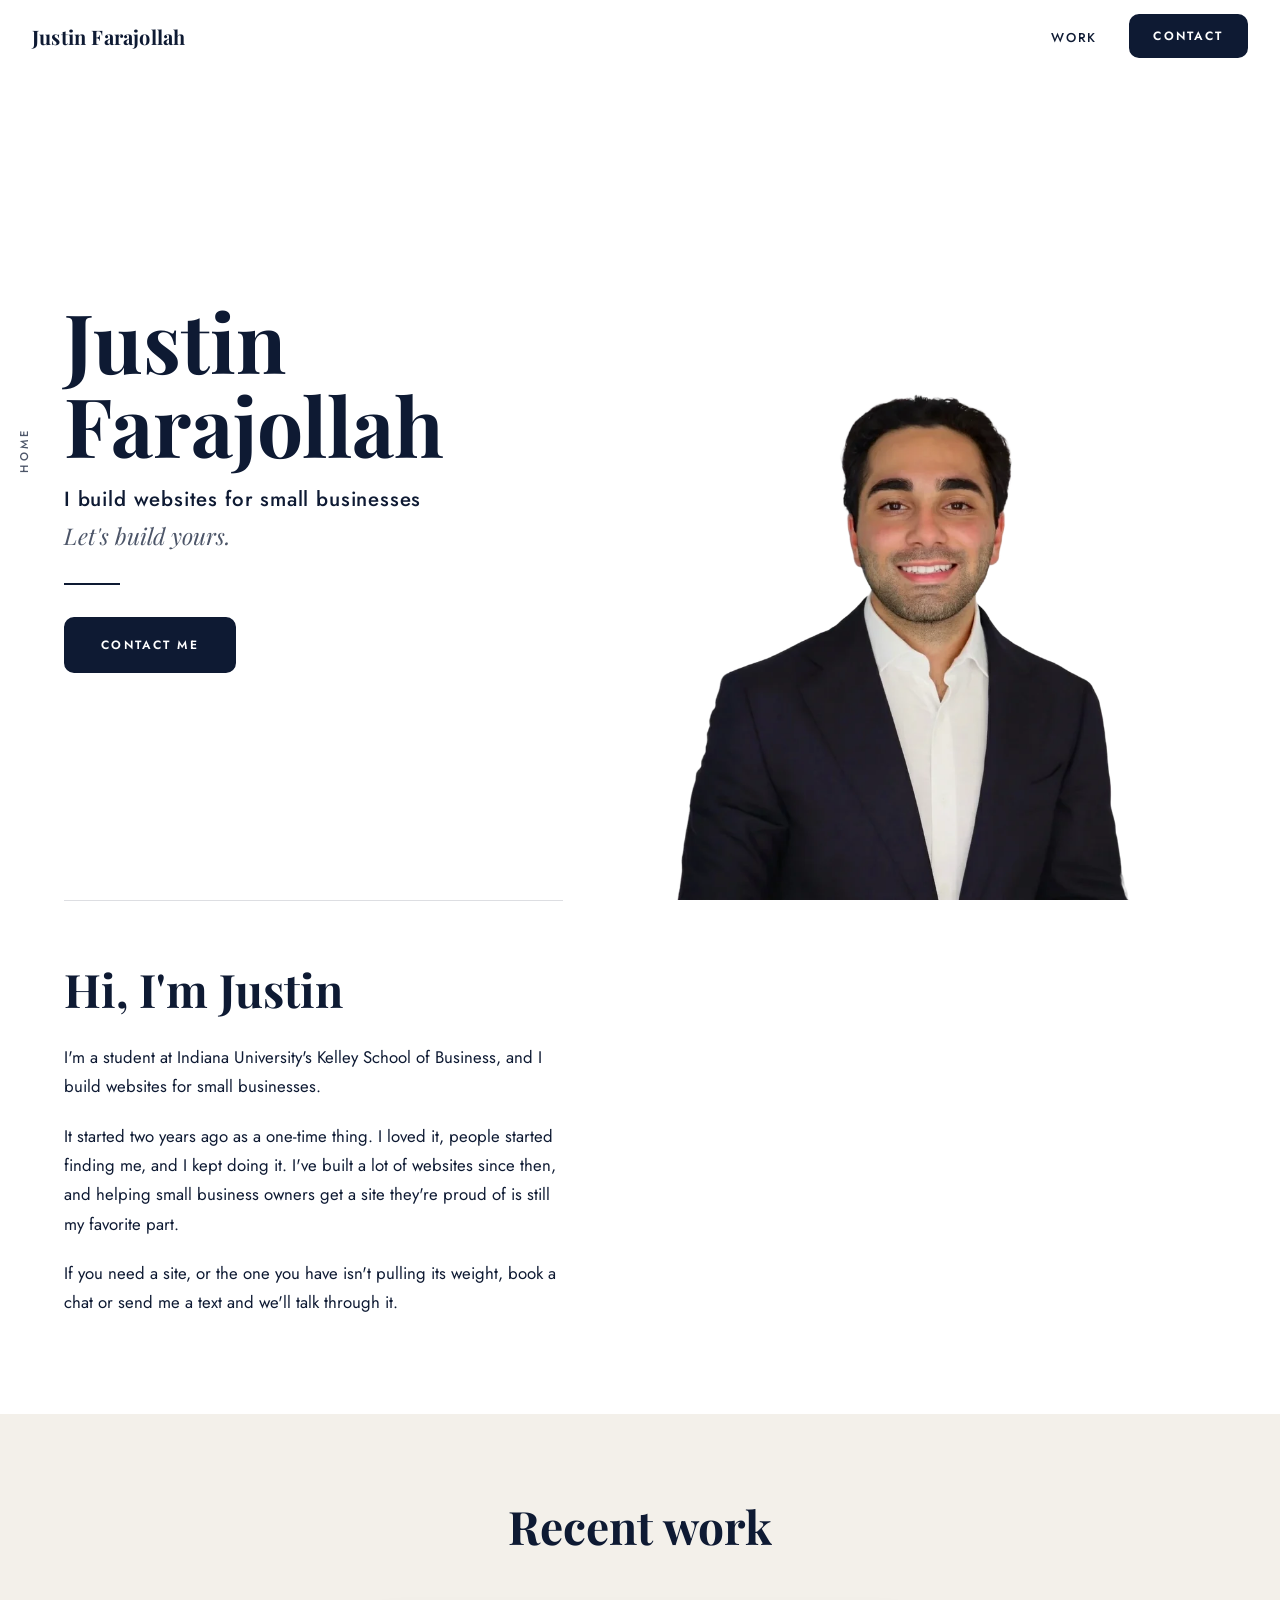
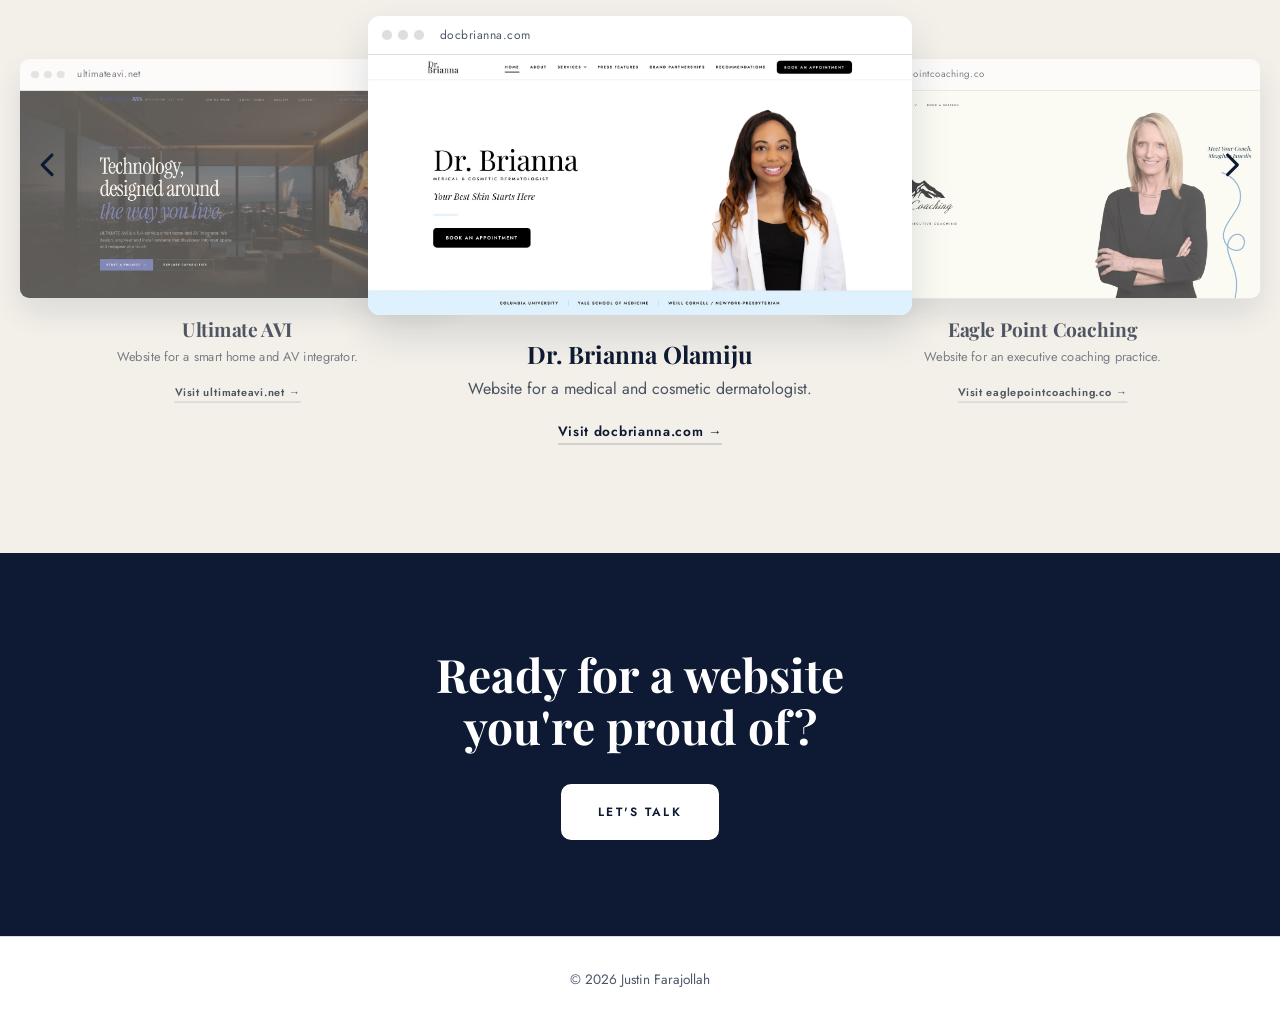
==== index.html @ ca38a012 "Carousel: Dr. Brianna in the middle, plain side arrows, shorter blurb - Foreground on load is Dr. Br" ====
<!DOCTYPE html>
<html lang="en">
<head>
<meta charset="UTF-8">
<meta name="viewport" content="width=device-width, initial-scale=1.0">
<title>Justin Farajollah | Websites for Small Businesses</title>
<meta name="description" content="Justin Farajollah builds websites for small businesses. See recent work and book a chat.">
<meta name="theme-color" content="#0E1A33">
<link rel="icon" href="favicon.ico" sizes="any">
<link rel="icon" type="image/png" sizes="32x32" href="favicon-32.png">
<link rel="apple-touch-icon" href="apple-touch-icon.png">
<meta property="og:type" content="website">
<meta property="og:site_name" content="Justin Farajollah">
<meta property="og:title" content="Justin Farajollah">
<meta property="og:description" content="I build websites for small businesses.">
<meta property="og:url" content="https://justinfaraj.github.io/justinfarajollah/">
<meta property="og:image" content="https://justinfaraj.github.io/justinfarajollah/images/og-image.png">
<meta property="og:image:width" content="1200">
<meta property="og:image:height" content="630">
<meta property="og:image:alt" content="Justin Farajollah">
<meta name="twitter:card" content="summary_large_image">
<meta name="twitter:title" content="Justin Farajollah">
<meta name="twitter:description" content="I build websites for small businesses.">
<meta name="twitter:image" content="https://justinfaraj.github.io/justinfarajollah/images/og-image.png">
<link rel="preconnect" href="https://fonts.googleapis.com">
<link rel="preconnect" href="https://fonts.gstatic.com" crossorigin>
<link href="https://fonts.googleapis.com/css2?family=Playfair+Display:ital,wght@0,400;0,700;1,400&family=Jost:wght@400;500;600&display=swap" rel="stylesheet">
<script>document.documentElement.classList.add("js")</script>
<link rel="stylesheet" href="styles.css">
</head>
<body class="home">

<a class="skip-link" href="#main">Skip to content</a>

<div class="vertical-label" id="section-label" aria-hidden="true">
  <span class="vertical-label-layer vertical-label-ink"><span class="vertical-label-text">Home</span></span>
  <span class="vertical-label-layer vertical-label-white"><span class="vertical-label-text">Home</span></span>
</div>

<!-- Scroll-linked copy of the hero name: it starts exactly over the hero heading
     and, as you scroll, rearranges onto one line and docks where the small nav
     name used to be. script.js drives it; the real h1 stays in place for
     screen readers. -->
<div class="name-float" id="name-float" aria-hidden="true"><span class="nf-word">Justin</span><span class="nf-word">Farajollah</span></div>

<header class="topnav">
  <div class="topnav-inner">
    <a class="nav-brand" href="./">Justin Farajollah</a>
    <nav aria-label="Main">
      <ul class="nav-links">
        <li class="nav-link-work"><a class="nav-link" href="#work">Work</a></li>
        <li><a class="btn btn-small" href="contact">Contact</a></li>
      </ul>
    </nav>
  </div>
</header>

<main id="main">

  <!-- SECTIONS 1 + 2: HERO and ABOUT share one grid so the portrait stays
       pinned from the hero until the end of the About text. -->
  <div class="story">

    <div class="story-text">
      <section class="hero" id="home" data-label="Home">
        <h1 class="hero-name" id="hero-name"><span class="nm">Justin</span> <span class="nm">Farajollah</span></h1>
        <p class="hero-subheading">I build websites for small businesses</p>
        <p class="hero-tagline">Let's build yours.</p>
        <span class="hero-rule" aria-hidden="true"></span>
        <a class="btn" href="contact">Contact me</a>
      </section>

      <section class="about" id="about" data-label="About">
        <h2 class="section-heading">Hi, I'm Justin</h2>
        <p class="body-text">
          I'm a student at Indiana University's Kelley School of Business, and I build websites for small businesses.
        </p>
        <p class="body-text">
          It started two years ago as a one-time thing. I loved it, people started finding me, and I kept doing it.
          I've built a lot of websites since then, and helping small business owners get a site they're proud of
          is still my favorite part.
        </p>
        <p class="body-text">
          If you need a site, or the one you have isn't pulling its weight, book a chat or send me a text and
          we'll talk through it.
        </p>
      </section>
    </div>

    <aside class="story-photo">
      <div class="photo-pin">
        <img src="images/justin-farajollah.webp" width="900" height="900" alt="Justin Farajollah">
      </div>
    </aside>

  </div>

  <!-- SECTION 3: RECENT WORK -->
  <section class="section section-stone" id="work" data-label="Work">
    <div class="section-inner">
      <h2 class="section-heading section-heading-center">Recent work</h2>

      <!-- Floating carousel: one project in the foreground, its neighbours behind
           and to either side. script.js sets data-pos (-2..2) on each card;
           without JS the cards simply sit in a grid of plain links. -->
      <div class="carousel" id="work-carousel" role="region" aria-roledescription="carousel" aria-label="Recent work">
        <div class="car-stage">

        <a class="work-card" data-pos="-1" data-name="Ultimate AVI" href="https://ultimateavi.net" target="_blank" rel="noopener noreferrer">
          <div class="float">
            <div class="browser">
              <div class="browser-bar" aria-hidden="true"><span></span><span></span><span></span><em>ultimateavi.net</em></div>
              <img src="images/work-ultimateavi.webp" width="1600" height="761" loading="lazy" alt="Homepage of ultimateavi.net">
            </div>
            <h3>Ultimate AVI</h3>
            <p>Website for a smart home and AV integrator.</p>
            <span class="text-link">Visit ultimateavi.net &rarr;</span>
          </div>
        </a>

        <a class="work-card" data-pos="0" data-name="Dr. Brianna Olamiju" aria-current="true" href="https://docbrianna.com" target="_blank" rel="noopener noreferrer">
          <div class="float">
            <div class="browser">
              <div class="browser-bar" aria-hidden="true"><span></span><span></span><span></span><em>docbrianna.com</em></div>
              <img src="images/work-docbrianna.webp" width="1600" height="761" loading="lazy" alt="Homepage of docbrianna.com">
            </div>
            <h3>Dr. Brianna Olamiju</h3>
            <p>Website for a medical and cosmetic dermatologist.</p>
            <span class="text-link">Visit docbrianna.com &rarr;</span>
          </div>
        </a>

        <a class="work-card" data-pos="1" data-name="Eagle Point Coaching" href="https://eaglepointcoaching.co" target="_blank" rel="noopener noreferrer">
          <div class="float">
            <div class="browser">
              <div class="browser-bar" aria-hidden="true"><span></span><span></span><span></span><em>eaglepointcoaching.co</em></div>
              <img src="images/work-eaglepoint.webp" width="1600" height="761" loading="lazy" alt="Homepage of eaglepointcoaching.co">
            </div>
            <h3>Eagle Point Coaching</h3>
            <p>Website for an executive coaching practice.</p>
            <span class="text-link">Visit eaglepointcoaching.co &rarr;</span>
          </div>
        </a>

        </div>

        <div class="car-controls">
          <button class="car-arrow car-prev" type="button" aria-label="Show the previous project"><svg viewBox="0 0 24 24" aria-hidden="true" fill="none" stroke="currentColor" stroke-width="2.2" stroke-linecap="round" stroke-linejoin="round"><path d="M15 5l-7 7 7 7"/></svg></button>
          <button class="car-arrow car-next" type="button" aria-label="Show the next project"><svg viewBox="0 0 24 24" aria-hidden="true" fill="none" stroke="currentColor" stroke-width="2.2" stroke-linecap="round" stroke-linejoin="round"><path d="M9 5l7 7-7 7"/></svg></button>
        </div>
        <p class="car-status" aria-live="polite"></p>
      </div>
    </div>
  </section>

  <!-- SECTION 4: CLOSING CTA -->
  <section class="section section-ink cta-section" id="contact-cta" data-label="Contact">
    <div class="section-inner section-inner-narrow">
      <h2 class="cta-heading">Ready for a website you're proud of?</h2>
      <a class="btn btn-light" href="contact">Let's talk</a>
    </div>
  </section>

</main>

<footer class="footer">
  <p>&copy; 2026 Justin Farajollah</p>
</footer>

<script src="script.js"></script>
</body>
</html>
---- styles.css ----
/* ==========================================================================
   Justin Farajollah | web design for small businesses
   --------------------------------------------------------------------------
   Same bones as docbrianna.com (Playfair Display + Jost, alternating bands,
   sticky nav, one square-cornered black button), with its own palette:
     --ink    navy, ALL text, buttons, the closing band
     --white  page background
     --stone  warm wash for alternating sections (never used for text)
   ========================================================================== */

:root {
  --white: #FFFFFF;
  --ink: #0E1A33;
  --stone: #F3F0EA;

  --ink-soft: rgba(14, 26, 51, 0.74);
  --rule: rgba(14, 26, 51, 0.14);
  --shadow: 0 18px 40px rgba(14, 26, 51, 0.14);

  --serif: 'Playfair Display', Georgia, serif;
  --sans: 'Jost', Helvetica, Arial, sans-serif;

  --nav-h: 4.5rem;
  /* Portrait is a square cutout; capped so it always fits under the nav. */
  --photo: min(36rem, 46vw, calc(100svh - var(--nav-h) - 1rem));
}

* { box-sizing: border-box; }

html { scroll-behavior: smooth; }
html, body { margin: 0; padding: 0; }

@media (prefers-reduced-motion: reduce) {
  html { scroll-behavior: auto; }
  *, *::before, *::after { animation: none !important; transition: none !important; }
}

body {
  font-family: var(--sans);
  color: var(--ink);
  background: var(--white);
  -webkit-font-smoothing: antialiased;
}

a { color: inherit; text-decoration: none; }
img { max-width: 100%; }
[hidden] { display: none !important; }

:focus-visible {
  outline: 2px solid var(--ink);
  outline-offset: 3px;
}

.skip-link {
  position: absolute;
  left: 1rem;
  top: -4rem;
  z-index: 100;
  background: var(--ink);
  color: var(--white);
  padding: 0.75rem 1rem;
  border-radius: 8px;
}
.skip-link:focus { top: 1rem; }

@keyframes fadeInUp {
  from { opacity: 0; transform: translateY(20px); }
  to   { opacity: 1; transform: translateY(0); }
}

/* ---------- BUTTONS & LINKS ---------- */

.btn {
  display: inline-block;
  background: var(--ink);
  color: var(--white);
  padding: 1.05rem 2.2rem;
  border-radius: 10px;
  font-family: var(--sans);
  font-size: 0.75rem;
  font-weight: 600;
  letter-spacing: 0.18em;
  text-transform: uppercase;
  border: 2px solid var(--ink);
  cursor: pointer;
  transition: background 0.25s ease, color 0.25s ease, transform 0.2s ease;
}

.btn:hover,
.btn:focus-visible {
  background: var(--stone);
  color: var(--ink);
  transform: translateY(-2px);
}

.btn-small { padding: 0.7rem 1.4rem; }

/* Inverted button for the navy closing band */
.btn-light {
  background: var(--white);
  color: var(--ink);
  border-color: var(--white);
}
.btn-light:hover,
.btn-light:focus-visible {
  background: var(--stone);
  border-color: var(--stone);
}

.text-link {
  display: inline-block;
  font-size: 0.85rem;
  font-weight: 600;
  letter-spacing: 0.05em;
  border-bottom: 2px solid var(--rule);
  padding-bottom: 2px;
  transition: border-color 0.2s ease;
}
a:hover > .text-link,
a:focus-visible > .text-link,
a.text-link:hover,
a.text-link:focus-visible { border-bottom-color: var(--ink); }

/* ---------- TOP NAV ---------- */

.topnav {
  position: sticky;
  top: 0;
  z-index: 50;
  background: var(--white);
  border-bottom: 1px solid var(--rule);
}

.topnav-inner {
  max-width: 82rem;
  margin: 0 auto;
  min-height: var(--nav-h);
  padding: 0 2rem;
  display: flex;
  align-items: center;
  justify-content: space-between;
  gap: 1.5rem;
}

.nav-brand {
  font-family: var(--serif);
  font-weight: 700;
  font-size: 1.25rem;
  letter-spacing: 0.01em;
}

.nav-links {
  display: flex;
  align-items: center;
  gap: 2rem;
  list-style: none;
  margin: 0;
  padding: 0;
}

.nav-link {
  font-size: 0.8rem;
  font-weight: 500;
  letter-spacing: 0.14em;
  text-transform: uppercase;
  padding-bottom: 3px;
  border-bottom: 2px solid transparent;
  transition: border-color 0.2s ease;
}
.nav-link:hover,
.nav-link:focus-visible,
.nav-link[aria-current="page"] { border-bottom-color: var(--ink); }

/* ---------- SECTION SHELL ---------- */

.section {
  width: 100%;
  background: var(--white);
  padding: 5.5rem 2rem;
}
.section-stone { background: var(--stone); }
.section-ink {
  background: var(--ink);
  color: var(--white);
}

.section-inner { max-width: 68rem; margin: 0 auto; }
.section-inner-narrow { max-width: 46rem; }

.section-heading {
  font-family: var(--serif);
  font-weight: 700;
  font-size: clamp(2.1rem, 3.6vw, 3.1rem);
  line-height: 1.08;
  margin: 0 0 1.75rem;
  text-wrap: balance;
}
.section-heading-center { text-align: center; }

.body-text {
  font-size: 1.05rem;
  line-height: 1.75;
  margin: 0 0 1.25rem;
  max-width: 40rem;
}
.body-text:last-child { margin-bottom: 0; }

/* ---------- STORY: hero + about with the pinned portrait ----------
   One two-column grid wraps BOTH the hero and the about text. The portrait
   column stretches the full height of the row, and the image inside it is
   position: sticky, so it travels with you until the About text ends and
   then scrolls away with the rest of the block.
   Do not put overflow: hidden/auto on any ancestor of .photo-pin; that
   silently disables sticky. */

.story {
  max-width: 76rem;
  margin: 0 auto;
  padding: 0 2rem;
  display: grid;
  grid-template-columns: minmax(0, 1fr) minmax(0, min(36rem, 46vw));
  column-gap: clamp(2rem, 6vw, 6rem);
  align-items: start;
}

.hero {
  min-height: calc(100svh - var(--nav-h));
  display: flex;
  flex-direction: column;
  justify-content: center;
  align-items: flex-start;
  padding: 3rem 0;
  animation: fadeInUp 0.7s ease both;
}

.hero-name {
  font-family: var(--serif);
  font-weight: 700;
  font-size: clamp(2.9rem, 6.4vw, 5.2rem);
  line-height: 1.02;
  margin: 0 0 1.1rem;
  text-wrap: balance;
}

.hero-subheading {
  font-size: clamp(1.05rem, 1.6vw, 1.3rem);
  font-weight: 500;
  letter-spacing: 0.04em;
  margin: 0 0 0.4rem;
}

.hero-tagline {
  font-family: var(--serif);
  font-style: italic;
  font-size: clamp(1.15rem, 1.8vw, 1.45rem);
  color: var(--ink-soft);
  margin: 0;
}

.hero-rule {
  display: block;
  width: 3.5rem;
  height: 2px;
  background: var(--ink);
  margin: 2rem 0;
}

.about {
  padding: 4rem 0 6rem;
  border-top: 1px solid var(--rule);
}

.story-photo {
  /* The grid uses align-items: start, so this cell must opt back in to
     stretching. If it doesn't, it is only as tall as the photo and the
     sticky image has no room to travel. */
  align-self: stretch;
  animation: fadeInUp 0.9s ease 0.1s both;
}

/* The portrait is a transparent cutout cropped at the chest. No frame, panel
   or shadow: it stands directly on the page. Its flat bottom edge is pinned to
   the bottom of the screen (so it reads as cropped by the screen edge), and
   when the About section ends the same edge lands on the top of the next
   band. */
.photo-pin {
  position: sticky;
  top: calc(100svh - var(--photo));
  width: var(--photo);
  height: var(--photo);
  margin: 0 auto;
}

.photo-pin img {
  display: block;
  width: 100%;
  height: 100%;
  object-fit: contain;
}

/* ---------- PORTFOLIO ---------- */

.work-grid {
  display: grid;
  grid-template-columns: repeat(2, minmax(0, 1fr));
  gap: 2.5rem;
}

.work-card {
  display: flex;
  flex-direction: column;
  gap: 0.35rem;
}

.work-card h3 {
  font-family: var(--serif);
  font-size: 1.5rem;
  margin: 1.1rem 0 0;
}

.work-card p {
  margin: 0 0 0.9rem;
  line-height: 1.6;
  color: var(--ink-soft);
}

.work-card .text-link { align-self: center; }

.browser {
  background: var(--white);
  border-radius: 12px;
  overflow: hidden;
  box-shadow: var(--shadow);
  transition: transform 0.25s ease, box-shadow 0.25s ease;
}
.work-card:hover .browser,
.work-card:focus-visible .browser {
  transform: translateY(-4px);
  box-shadow: 0 24px 48px rgba(14, 26, 51, 0.2);
}

.browser-bar {
  display: flex;
  align-items: center;
  gap: 0.4rem;
  padding: 0.65rem 0.9rem;
  border-bottom: 1px solid var(--rule);
}
.browser-bar span {
  width: 0.6rem;
  height: 0.6rem;
  border-radius: 50%;
  background: var(--rule);
}
.browser-bar em {
  font-style: normal;
  font-size: 0.75rem;
  letter-spacing: 0.04em;
  color: var(--ink-soft);
  margin-left: 0.6rem;
}

.browser img {
  display: block;
  width: 100%;
  height: auto;
  aspect-ratio: 1600 / 763;
  object-fit: cover;
  object-position: top;
}

/* ---------- CLOSING CTA ---------- */

.cta-section { text-align: center; padding: 6rem 2rem; }

.cta-heading {
  font-family: var(--serif);
  font-weight: 700;
  font-size: clamp(2rem, 3.6vw, 3rem);
  line-height: 1.12;
  margin: 0 0 2rem;
  text-wrap: balance;
}

/* ---------- CONTACT PAGE ---------- */

.contact-lede {
  text-align: center;
  font-size: 1.1rem;
  line-height: 1.6;
  color: var(--ink-soft);
  margin: -0.5rem auto 3rem;
  max-width: 34rem;
}

.contact-grid {
  display: grid;
  grid-template-columns: repeat(2, minmax(0, 1fr));
  gap: 2rem;
  align-items: stretch;
}

.contact-card {
  background: var(--stone);
  border-radius: 14px;
  padding: 2.5rem 2rem;
  display: flex;
  flex-direction: column;
  align-items: flex-start;
  gap: 0.9rem;
  /* Same motion language as the rest of the site: fade up on load (staggered),
     lift with a deeper shadow on hover. "backwards" fill, not "both", so the
     finished animation does not pin the transform and block the hover lift. */
  animation: fadeInUp 0.7s ease backwards;
  transition: transform 0.25s ease, box-shadow 0.25s ease;
}

.contact-card:nth-child(2) { animation-delay: 0.14s; }

.contact-card:hover,
.contact-card:focus-within {
  transform: translateY(-6px);
  box-shadow: 0 24px 48px rgba(14, 26, 51, 0.16);
}

.contact-lede { animation: fadeInUp 0.7s ease 0.07s backwards; }

.contact-card h2 {
  font-family: var(--serif);
  font-size: 1.8rem;
  margin: 0;
}

.contact-card p {
  margin: 0;
  line-height: 1.65;
  color: var(--ink-soft);
}

.contact-card .btn { margin-top: auto; }

.phone-number {
  font-family: var(--serif);
  font-size: 1.6rem;
  font-weight: 700;
  color: var(--ink) !important;
  letter-spacing: 0.01em;
}

/* Phones get the sms: button; desktops (where sms: does nothing useful)
   get a copy-number button instead. */
.sms-btn { display: none; }
@media (hover: none) and (pointer: coarse) {
  .sms-btn { display: inline-block; }
  .copy-btn { display: none !important; }
}

.back-link { text-align: center; margin: 3rem 0 0; }

/* ---------- FOOTER ---------- */

.footer {
  border-top: 1px solid var(--rule);
  padding: 2rem;
  text-align: center;
  font-size: 0.85rem;
  color: var(--ink-soft);
}
.footer p { margin: 0; }

/* ---------- RESPONSIVE ---------- */

@media (max-width: 860px) {
  .topnav-inner { padding: 0 1.25rem; }
  .nav-links { gap: 1.25rem; }

  .story {
    grid-template-columns: minmax(0, 1fr);
    padding: 0 1.5rem;
  }

  /* Same order as docbrianna.com on a phone: the words first, then the photo
     directly beneath them, then the About text. The photo is not pinned (a
     pinned photo would eat a phone screen). .story-text stops being a box so
     the hero, the photo and the About text can be ordered as one list, and
     the photo's flat bottom edge lands on the rule above About, so it stands
     on a line instead of floating. */
  .story-text { display: contents; }
  .hero { order: 1; min-height: 0; padding: 2.25rem 0 1.5rem; }
  .story-photo { order: 2; }
  .about { order: 3; padding: 3rem 0 4rem; }
  .photo-pin {
    position: static;
    width: min(22rem, 90vw);
    height: auto;
    aspect-ratio: 1 / 1;
    margin: 0 auto;
  }

  .section { padding: 4rem 1.5rem; }
  .work-grid,
  .contact-grid { grid-template-columns: minmax(0, 1fr); }
  .cta-section { padding: 4.5rem 1.5rem; }
}

@media (max-width: 480px) {
  .nav-link-work { display: none; }
  .nav-brand { font-size: 1.1rem; }
}

/* ---------- VERTICAL SECTION LABEL ----------
   Fixed at the left edge; script.js swaps the word to whichever section is
   crossing the middle of the screen. Two stacked copies (ink and white) are
   clipped at the exact pixel where a navy band starts, so the word stays
   readable while it straddles a boundary. The only transform on the wrapper
   is a translate: the clipping is in screen pixels, so no ancestor may
   rotate. The rotation lives on the text. */

.vertical-label {
  position: fixed;
  top: 50%;
  left: 1rem;
  transform: translateY(-50%);
  z-index: 40;
  pointer-events: none;
}

.vertical-label-layer { display: block; }

/* first copy gives the wrapper its size; the second sits exactly on top */
.vertical-label-layer + .vertical-label-layer {
  position: absolute;
  top: 0;
  left: 0;
}

.vertical-label-text {
  display: block;
  writing-mode: vertical-rl;
  transform: rotate(180deg);
  text-transform: uppercase;
  letter-spacing: 0.3em;
  font-size: 0.7rem;
  font-weight: 500;
}

.vertical-label-ink .vertical-label-text { color: var(--ink-soft); }
.vertical-label-white .vertical-label-text { color: var(--white); }

/* until the first measurement lands, show only the ink copy */
.vertical-label-white { clip-path: inset(50% 0 50% 0); }

@media (max-width: 860px) {
  .vertical-label { display: none; }
}

/* ---------- HOME ONLY: hero name docks into the nav on scroll ----------
   Experimental. To revert: drop the branch, or delete this block, the
   .name-float div and the id/spans on the h1 in index.html, and the last IIFE
   in script.js. */

@keyframes fadeIn { from { opacity: 0; } to { opacity: 1; } }

/* the hero no longer slides in, because script.js measures where its text
   sits and a transform mid-animation would throw that measurement off */
.hero { animation: fadeIn 0.7s ease both; }

.hero-name .nm { display: block; }

/* the small name and the rule under the nav are gone on the home page; the
   brand stays in the layout, invisible, as the target the big name docks to */
.home .nav-brand { visibility: hidden; }
.home .topnav { border-bottom: 0; }

.name-float {
  position: fixed;
  left: 0;
  top: 0;
  z-index: 60;
  pointer-events: none;
  display: none;
  animation: fadeIn 0.7s ease both;
}

.name-float .nf-word {
  position: absolute;
  left: 0;
  top: 0;
  white-space: nowrap;
  font-family: var(--serif);
  font-weight: 700;
  line-height: normal;
  color: var(--ink);
  transform-origin: 0 0;
}

/* once script.js is driving the copy, the real h1 goes transparent (not
   hidden) so it keeps its place in the layout and stays readable by AT */
.name-morph .name-float { display: block; }
.name-morph .hero-name { color: transparent; }

/* The moment the name reaches the nav, hand over to the real nav text: the
   moving overlay is a floating layer that browsers draw slightly softer, and
   the real text is exactly what the old nav name was, so it stays crisp. The
   two sit at identical positions, so the swap is invisible. */
.name-docked .name-float { visibility: hidden; }
.name-docked .home .nav-brand { visibility: visible; }

/* ---------- PHONES: no name animation ----------
   Below the stacked-layout breakpoint the big name just stays in the hero and
   the small name sits in the nav as usual. Placed last so it wins over the
   rules above. */
@media (max-width: 860px) {
  .name-morph .name-float { display: none; }
  .name-morph .hero-name { color: var(--ink); }
  .home .nav-brand { visibility: visible; }
}

/* ---------- RECENT WORK: floating carousel ----------
   One project in the foreground with its neighbours behind it on either
   side. script.js gives every card data-pos: 0 is the foreground, -1 / 1 sit
   beside it, and -2 / 2 are parked off the edge of the screen (only the
   nearest neighbour on a side is ever shown). Each card has two layers: the
   outer .work-card moves between positions, and the inner .float drifts on
   its own very slow loop, so drifting never fights the sliding.
   Without JS (no .js class) the cards are just a grid of links. */

.car-stage {
  display: grid;
  grid-template-columns: repeat(auto-fit, minmax(16rem, 1fr));
  gap: 2.5rem;
}

.float {
  display: flex;
  flex-direction: column;
  align-items: center;
  gap: 0.35rem;
  text-align: center;
  width: 100%;
}

.car-controls,
.car-status { display: none; }

.js #work { overflow-x: clip; }        /* parked cards must not cause sideways scroll */

.js .car-stage {
  grid-template-columns: minmax(0, 1fr);
  justify-items: center;
  align-items: center;
  gap: 0;
  padding: 2.25rem 0 1.25rem;
}

.js .work-card {
  grid-area: 1 / 1;
  width: var(--cw);
  transition:
    transform 1s cubic-bezier(0.22, 0.8, 0.3, 1),
    opacity 1s ease,
    filter 1s ease,
    visibility 0s linear 0s;
}

/* foreground */
.js .work-card[data-pos="0"] {
  transform: translateX(0) scale(1);
  z-index: 3;
}

/* the two neighbours: smaller, a little dimmer, tucked behind the foreground */
.js .work-card[data-pos="-1"],
.js .work-card[data-pos="1"] {
  z-index: 2;
  opacity: 0.72;
  filter: saturate(0.85);
}
.js .work-card[data-pos="-1"] { transform: translateX(-74%) scale(0.8); }
.js .work-card[data-pos="1"]  { transform: translateX(74%) scale(0.8); }

/* parked: slid fully off the side of the screen, unreachable until needed */
.js .work-card[data-pos="-2"],
.js .work-card[data-pos="2"] {
  z-index: 1;
  opacity: 0.4;
  visibility: hidden;
  pointer-events: none;
  transition:
    transform 1s cubic-bezier(0.22, 0.8, 0.3, 1),
    opacity 1s ease,
    filter 1s ease,
    visibility 0s linear 1s;
}
.js .work-card[data-pos="-2"] { transform: translateX(-100vw) scale(0.7); }
.js .work-card[data-pos="2"]  { transform: translateX(100vw) scale(0.7); }

/* Floating in water: tiny, slow, lopsided loops. Each card gets its own
   path, length and starting point so they never move in step. */
@keyframes float-a {
  0%, 100% { transform: translate3d(0, 0, 0) rotate(0deg); }
  25%      { transform: translate3d(3px, -9px, 0) rotate(0.45deg); }
  50%      { transform: translate3d(-2px, -3px, 0) rotate(-0.35deg); }
  75%      { transform: translate3d(-4px, -11px, 0) rotate(0.3deg); }
}
@keyframes float-b {
  0%, 100% { transform: translate3d(0, -4px, 0) rotate(0.3deg); }
  30%      { transform: translate3d(-4px, -12px, 0) rotate(-0.4deg); }
  60%      { transform: translate3d(3px, -2px, 0) rotate(0.4deg); }
  80%      { transform: translate3d(2px, -8px, 0) rotate(-0.2deg); }
}
@keyframes float-c {
  0%, 100% { transform: translate3d(0, -7px, 0) rotate(-0.35deg); }
  35%      { transform: translate3d(4px, -1px, 0) rotate(0.3deg); }
  70%      { transform: translate3d(-3px, -10px, 0) rotate(-0.45deg); }
}

.js .work-card .float { animation: float-a 13s ease-in-out infinite; }
.js .work-card:nth-child(2) .float { animation-name: float-b; animation-duration: 16s; animation-delay: -6s; }
.js .work-card:nth-child(3) .float { animation-name: float-c; animation-duration: 11s; animation-delay: -3s; }
.js .work-card:nth-child(1) .float { animation-delay: -9s; }

.js .work-card:focus-visible { outline-offset: 6px; }

/* controls: plain arrows at the left and right sides of the screen, level
   with the screenshots. No circle, border or fill; the carousel is centred in
   the page, so 50% - 50vw puts them at the edges of the viewport. */
.carousel { --cw: min(34rem, 78vw); }
.js .carousel { position: relative; }

.js .car-controls {
  position: absolute;
  inset: 0;
  margin: 0;
  display: block;
  pointer-events: none;
}

.car-arrow {
  position: absolute;
  /* middle of the foreground screenshot: stage padding + half the browser window */
  top: calc(2.25rem + (var(--cw) / 2.097 + 2.4rem) / 2 - 1.5rem);
  z-index: 5;
  width: 3rem;
  height: 3rem;
  display: grid;
  place-items: center;
  border: 0;
  border-radius: 0;
  background: none;
  color: var(--ink);
  padding: 0;
  cursor: pointer;
  pointer-events: auto;
  transition: transform 0.25s ease, opacity 0.25s ease;
}
.car-prev { left: calc(50% - 50vw + 1.5rem); }
.car-next { right: calc(50% - 50vw + 1.5rem); }
.car-arrow svg { width: 2.1rem; height: 2.1rem; }
.car-prev:hover:not(:disabled),
.car-prev:focus-visible:not(:disabled) { transform: translateX(-4px); }
.car-next:hover:not(:disabled),
.car-next:focus-visible:not(:disabled) { transform: translateX(4px); }
.car-arrow:disabled { opacity: 0.25; cursor: default; }

/* the live-region text is for screen readers only */
.js .car-status {
  display: block;
  position: absolute;
  width: 1px;
  height: 1px;
  margin: -1px;
  padding: 0;
  overflow: hidden;
  clip: rect(0 0 0 0);
  white-space: nowrap;
  border: 0;
}

@media (max-width: 860px) {
  .carousel { --cw: min(34rem, 74vw); }
  /* phones: hug the screen edge so the arrows stay off the front screenshot */
  .car-prev { left: calc(50% - 50vw + 0.1rem); }
  .car-next { right: calc(50% - 50vw + 0.1rem); }
  .js .work-card[data-pos="-1"] { transform: translateX(-70%) scale(0.78); }
  .js .work-card[data-pos="1"]  { transform: translateX(70%) scale(0.78); }
}
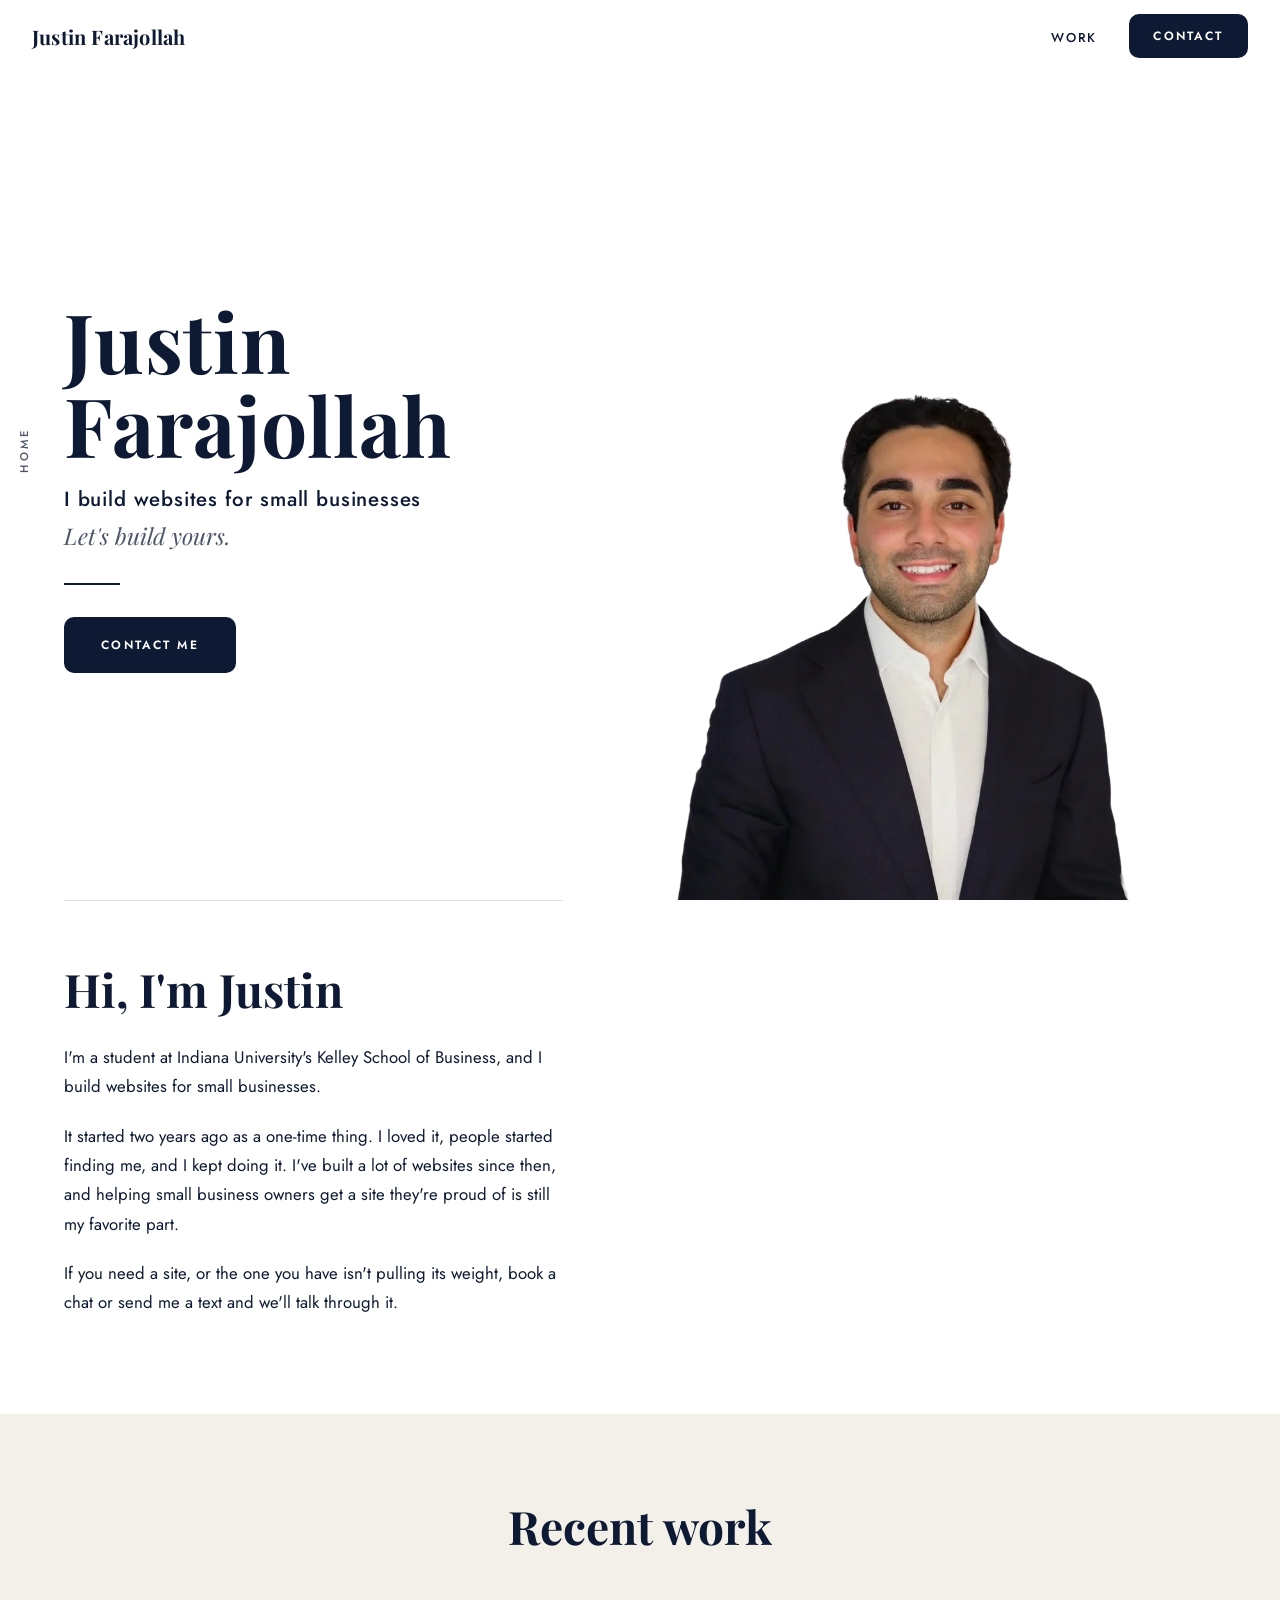
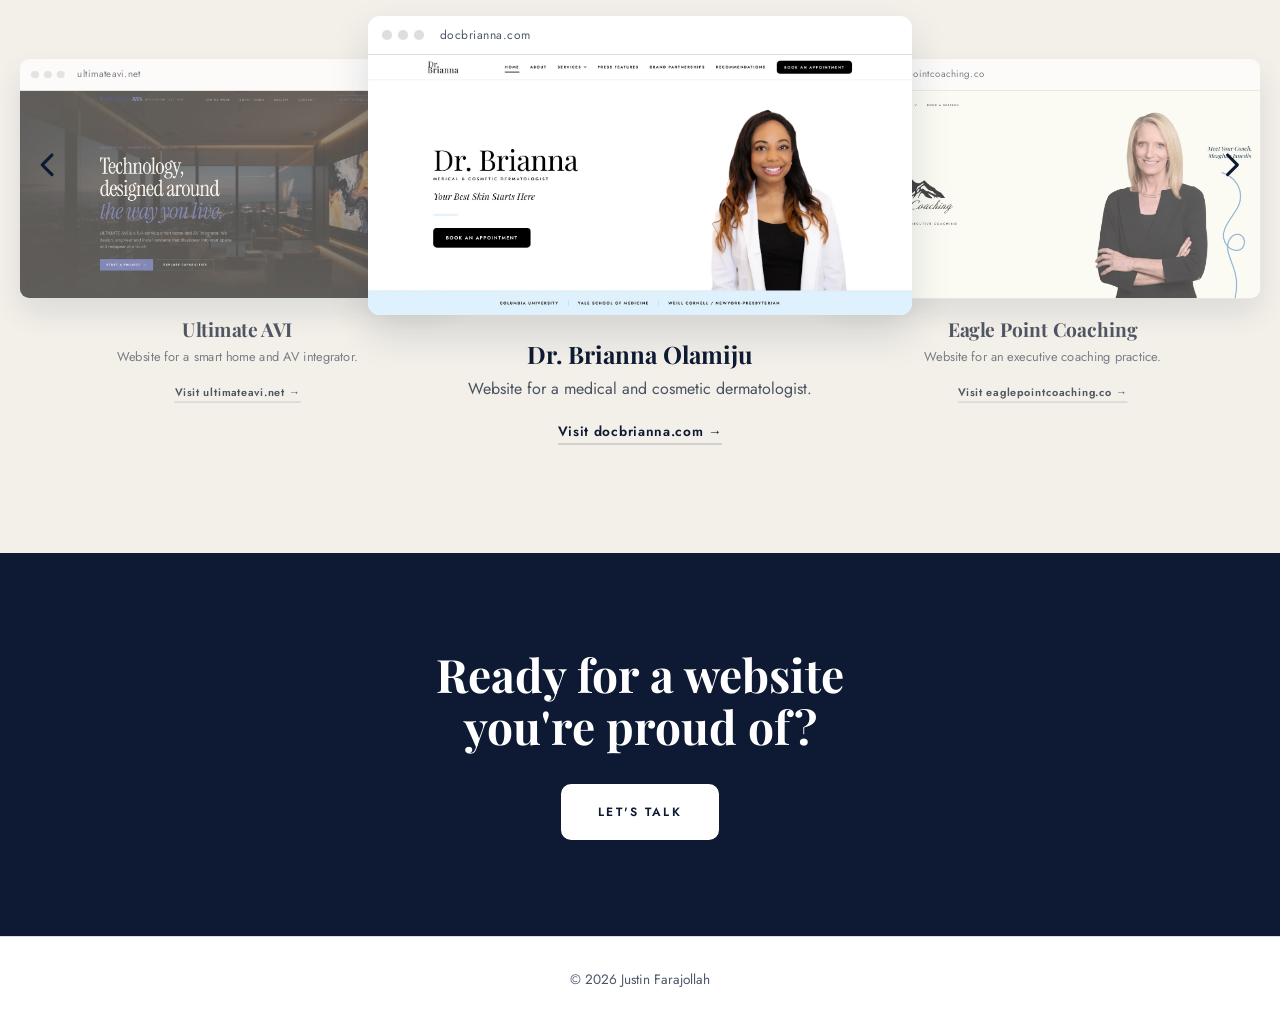
==== commit 3d97272e: "Name animation on phones: docks as a full-width bar; hero fills the screen; smoother - Phones get th" ====
--- a/index.html
+++ b/index.html
@@ -25,7 +25,7 @@
 <link rel="preconnect" href="https://fonts.googleapis.com">
 <link rel="preconnect" href="https://fonts.gstatic.com" crossorigin>
 <link href="https://fonts.googleapis.com/css2?family=Playfair+Display:ital,wght@0,400;0,700;1,400&family=Jost:wght@400;500;600&display=swap" rel="stylesheet">
-<script>document.documentElement.classList.add("js")</script>
+<script>var c=document.documentElement.classList;c.add("js");if(!matchMedia("(prefers-reduced-motion: reduce)").matches)c.add("anim")</script>
 <link rel="stylesheet" href="styles.css">
 </head>
 <body class="home">
@@ -44,6 +44,7 @@
 <div class="name-float" id="name-float" aria-hidden="true"><span class="nf-word">Justin</span><span class="nf-word">Farajollah</span></div>
 
 <header class="topnav">
+  <span class="nav-bg" aria-hidden="true"></span>
   <div class="topnav-inner">
     <a class="nav-brand" href="./">Justin Farajollah</a>
     <nav aria-label="Main">
--- a/styles.css
+++ b/styles.css
@@ -21,6 +21,8 @@
   --sans: 'Jost', Helvetica, Arial, sans-serif;
 
   --nav-h: 4.5rem;
+  /* phone portrait: a square, limited by width and, on short screens, by height */
+  --mphoto: min(22rem, 90vw, 42svh);
   /* Portrait is a square cutout; capped so it always fits under the nav. */
   --photo: min(36rem, 46vw, calc(100svh - var(--nav-h) - 1rem));
 }
@@ -143,6 +145,7 @@
 }
 
 .nav-brand {
+  white-space: nowrap;
   font-family: var(--serif);
   font-weight: 700;
   font-size: 1.25rem;
@@ -491,7 +494,7 @@
   .about { order: 3; padding: 3rem 0 4rem; }
   .photo-pin {
     position: static;
-    width: min(22rem, 90vw);
+    width: var(--mphoto);
     height: auto;
     aspect-ratio: 1 / 1;
     margin: 0 auto;
@@ -566,6 +569,7 @@
 .hero { animation: fadeIn 0.7s ease both; }
 
 .hero-name .nm { display: block; }
+.hero-name { letter-spacing: 0.01em; }
 
 /* the small name and the rule under the nav are gone on the home page; the
    brand stays in the layout, invisible, as the target the big name docks to */
@@ -592,6 +596,7 @@
   line-height: normal;
   color: var(--ink);
   transform-origin: 0 0;
+  will-change: transform;            /* drawn once at hero size, then only scaled and moved */
 }
 
 /* once script.js is driving the copy, the real h1 goes transparent (not
@@ -606,15 +611,6 @@
 .name-docked .name-float { visibility: hidden; }
 .name-docked .home .nav-brand { visibility: visible; }
 
-/* ---------- PHONES: no name animation ----------
-   Below the stacked-layout breakpoint the big name just stays in the hero and
-   the small name sits in the nav as usual. Placed last so it wins over the
-   rules above. */
-@media (max-width: 860px) {
-  .name-morph .name-float { display: none; }
-  .name-morph .hero-name { color: var(--ink); }
-  .home .nav-brand { visibility: visible; }
-}
 
 /* ---------- RECENT WORK: floating carousel ----------
    One project in the foreground with its neighbours behind it on either
@@ -721,6 +717,10 @@
 .js .work-card:nth-child(1) .float { animation-delay: -9s; }
 
 .js .work-card:focus-visible { outline-offset: 6px; }
+
+/* the drifting is paused whenever the carousel is off screen (script.js), so it
+   costs nothing while you are reading the rest of the page */
+.js .carousel.is-offscreen .float { animation-play-state: paused; }
 
 /* controls: plain arrows at the left and right sides of the screen, level
    with the screenshots. No circle, border or fill; the carousel is centred in
@@ -785,3 +785,44 @@
   .js .work-card[data-pos="-1"] { transform: translateX(-70%) scale(0.78); }
   .js .work-card[data-pos="1"]  { transform: translateX(70%) scale(0.78); }
 }
+
+/* ---------- PHONES: the name docks into a bar that is just the name ----------
+   Only when the animation is running (html.anim: JS on, reduced motion off).
+   The bar has nothing in it at first, so it takes no space and the hero fills
+   the whole screen; its white background fades in as the name arrives, and the
+   name is scaled up to span the full width of the bar. The Contact and Work
+   links are gone from the bar here; the hero and the closing band both have a
+   Contact button. Without the animation, phones keep the ordinary nav. */
+.nav-bg { display: none; }
+
+@media (max-width: 860px) {
+  /* ordinary nav keeps its small name when the animation is not running */
+  html:not(.anim) .home .nav-brand { visibility: visible; }
+
+  .anim .home .topnav {
+    position: fixed;
+    top: 0;
+    left: 0;
+    right: 0;
+    background: transparent;
+  }
+  .anim .home .nav-bg {
+    display: block;
+    position: absolute;
+    inset: 0;
+    background: var(--white);
+    opacity: 0;
+  }
+  .anim .home .topnav-inner { position: relative; }
+  /* the whole menu leaves the bar (not just its links), so no empty flex gap
+     is left beside the name, which would squeeze it onto two lines */
+  .anim .home .topnav-inner > nav { display: none; }
+  .anim .home .topnav-inner { gap: 0; }
+
+  /* hero plus photo fill the screen exactly: the photo is a square, so the
+     hero takes whatever height is left over */
+  .anim .home .hero {
+    min-height: calc(100svh - var(--mphoto));
+    padding-top: 4.75rem;
+  }
+}
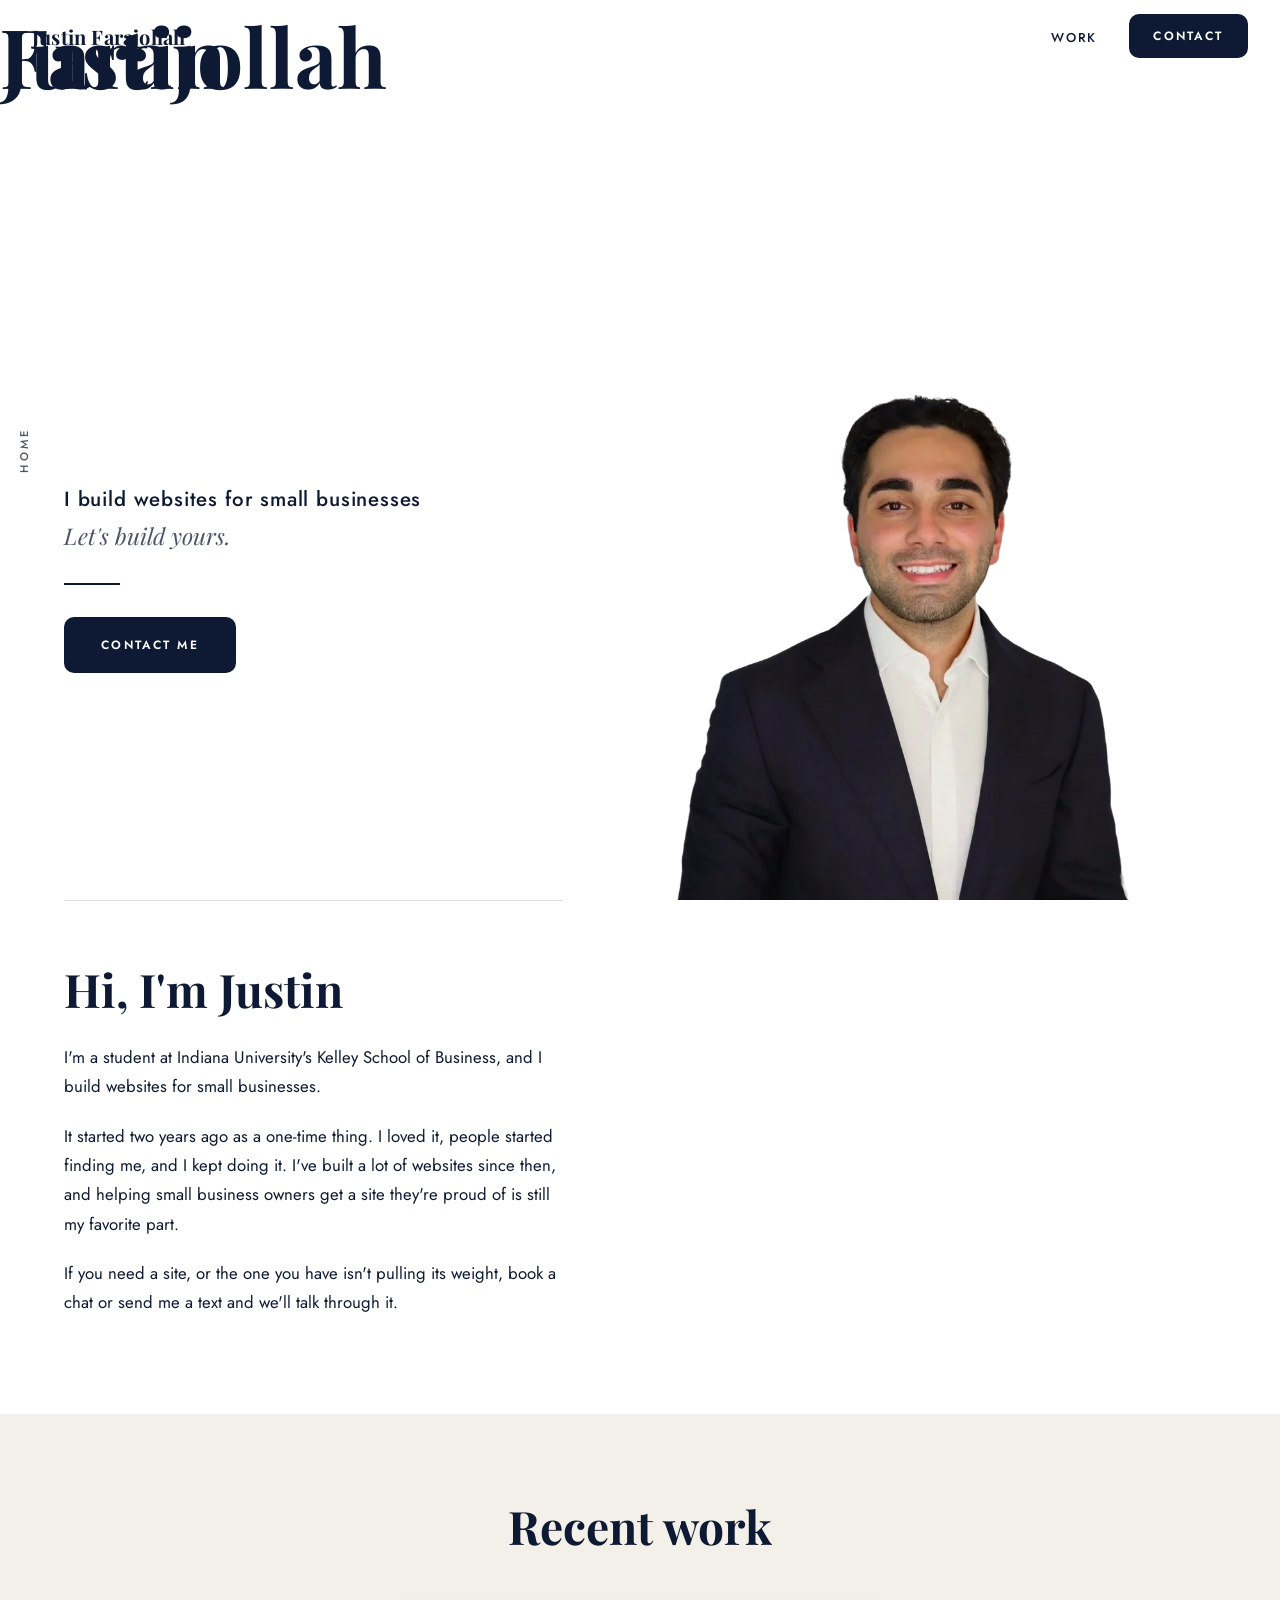
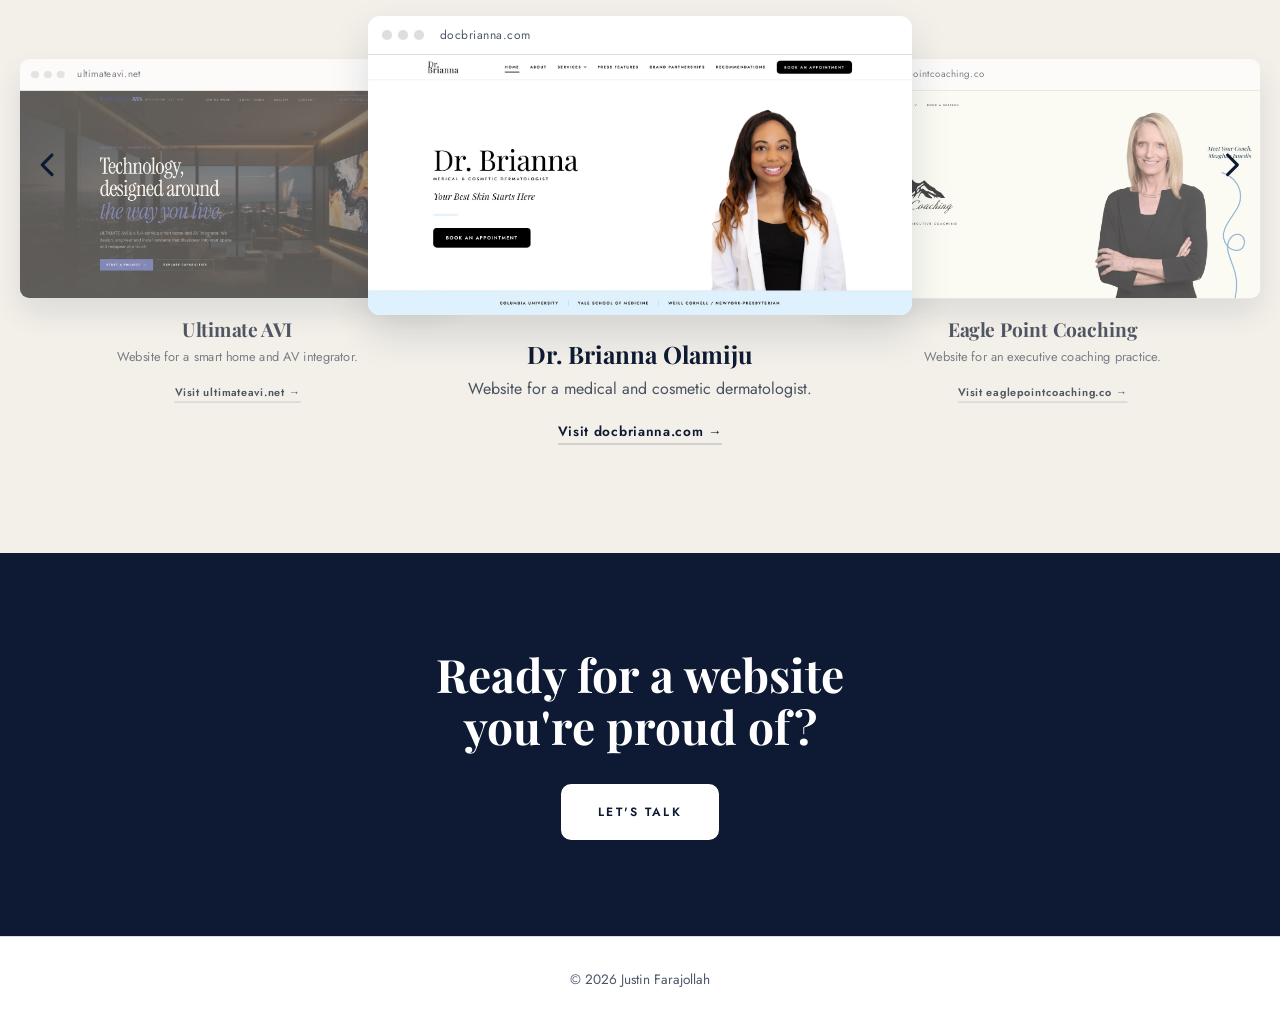
==== commit 9b7932d9: "Name animation runs on scroll-driven animations; docked name is 2/3 of the bar; no movement on overs" ====
--- a/index.html
+++ b/index.html
@@ -46,7 +46,7 @@
 <header class="topnav">
   <span class="nav-bg" aria-hidden="true"></span>
   <div class="topnav-inner">
-    <a class="nav-brand" href="./">Justin Farajollah</a>
+    <a class="nav-brand" href="./" aria-hidden="true" tabindex="-1">Justin Farajollah</a>
     <nav aria-label="Main">
       <ul class="nav-links">
         <li class="nav-link-work"><a class="nav-link" href="#work">Work</a></li>
--- a/styles.css
+++ b/styles.css
@@ -813,7 +813,7 @@
     background: var(--white);
     opacity: 0;
   }
-  .anim .home .topnav-inner { position: relative; }
+  .anim .home .topnav-inner { position: relative; justify-content: center; }
   /* the whole menu leaves the bar (not just its links), so no empty flex gap
      is left beside the name, which would squeeze it onto two lines */
   .anim .home .topnav-inner > nav { display: none; }
@@ -826,3 +826,54 @@
     padding-top: 4.75rem;
   }
 }
+
+/* ---------- NAME DOCKING MOTION (driven by script.js) ----------
+   Engine A (html.sd): scroll-driven animations. script.js writes the path as
+   @keyframes dock-w0 / dock-w1 and sets --dock-d, the number of pixels of
+   scrolling the trip takes. The browser ties the keyframes to the scroll position
+   and runs them on the compositor, so there is no per-frame JavaScript and
+   nothing to lag. Opacity swaps hand over to the real nav text at the very end,
+   so the final state is ordinary, crisp text. Scrolling above the top (rubber
+   band) cannot move it: the animation is clamped at its first frame.
+   Engine B (html.td): for browsers without scroll-driven animations. Crossing a
+   scroll threshold plays one timed transition to the docked state. */
+
+/* while script.js measures the overlay, its motion is switched off */
+.dock-measuring .nf-word { animation: none !important; transition: none !important; transform: none !important; }
+
+@keyframes dock-hide { 0%, 99.5% { opacity: 1; } 100% { opacity: 0; } }
+@keyframes dock-show { 0%, 99.5% { opacity: 0; } 100% { opacity: 1; } }
+@keyframes dock-bar  { from { opacity: 0; } to { opacity: 1; } }
+
+.sd .name-float {
+  animation: dock-hide linear both;
+  animation-timeline: scroll(root block);
+  animation-range: 0px var(--dock-d);
+}
+.sd .name-float .nf-word:nth-child(1) {
+  animation: dock-w0 linear both, fadeIn 0.7s ease both;
+  animation-timeline: scroll(root block), auto;
+  animation-range: 0px var(--dock-d), normal;
+}
+.sd .name-float .nf-word:nth-child(2) {
+  animation: dock-w1 linear both, fadeIn 0.7s ease both;
+  animation-timeline: scroll(root block), auto;
+  animation-range: 0px var(--dock-d), normal;
+}
+.sd .home .nav-brand {
+  visibility: visible;
+  pointer-events: none;          /* invisible until docked; it is only a stand-in for the heading */
+  animation: dock-show linear both;
+  animation-timeline: scroll(root block);
+  animation-range: 0px var(--dock-d);
+}
+.sd .nav-bg {
+  animation: dock-bar linear both;
+  animation-timeline: scroll(root block);
+  animation-range: 0px var(--dock-d);
+}
+
+.td .name-float .nf-word { transition: transform 0.55s cubic-bezier(0.3, 0.7, 0.2, 1); }
+.td .nav-bg { transition: opacity 0.35s ease; }
+.td.td-instant .name-float .nf-word,
+.td.td-instant .nav-bg { transition: none; }
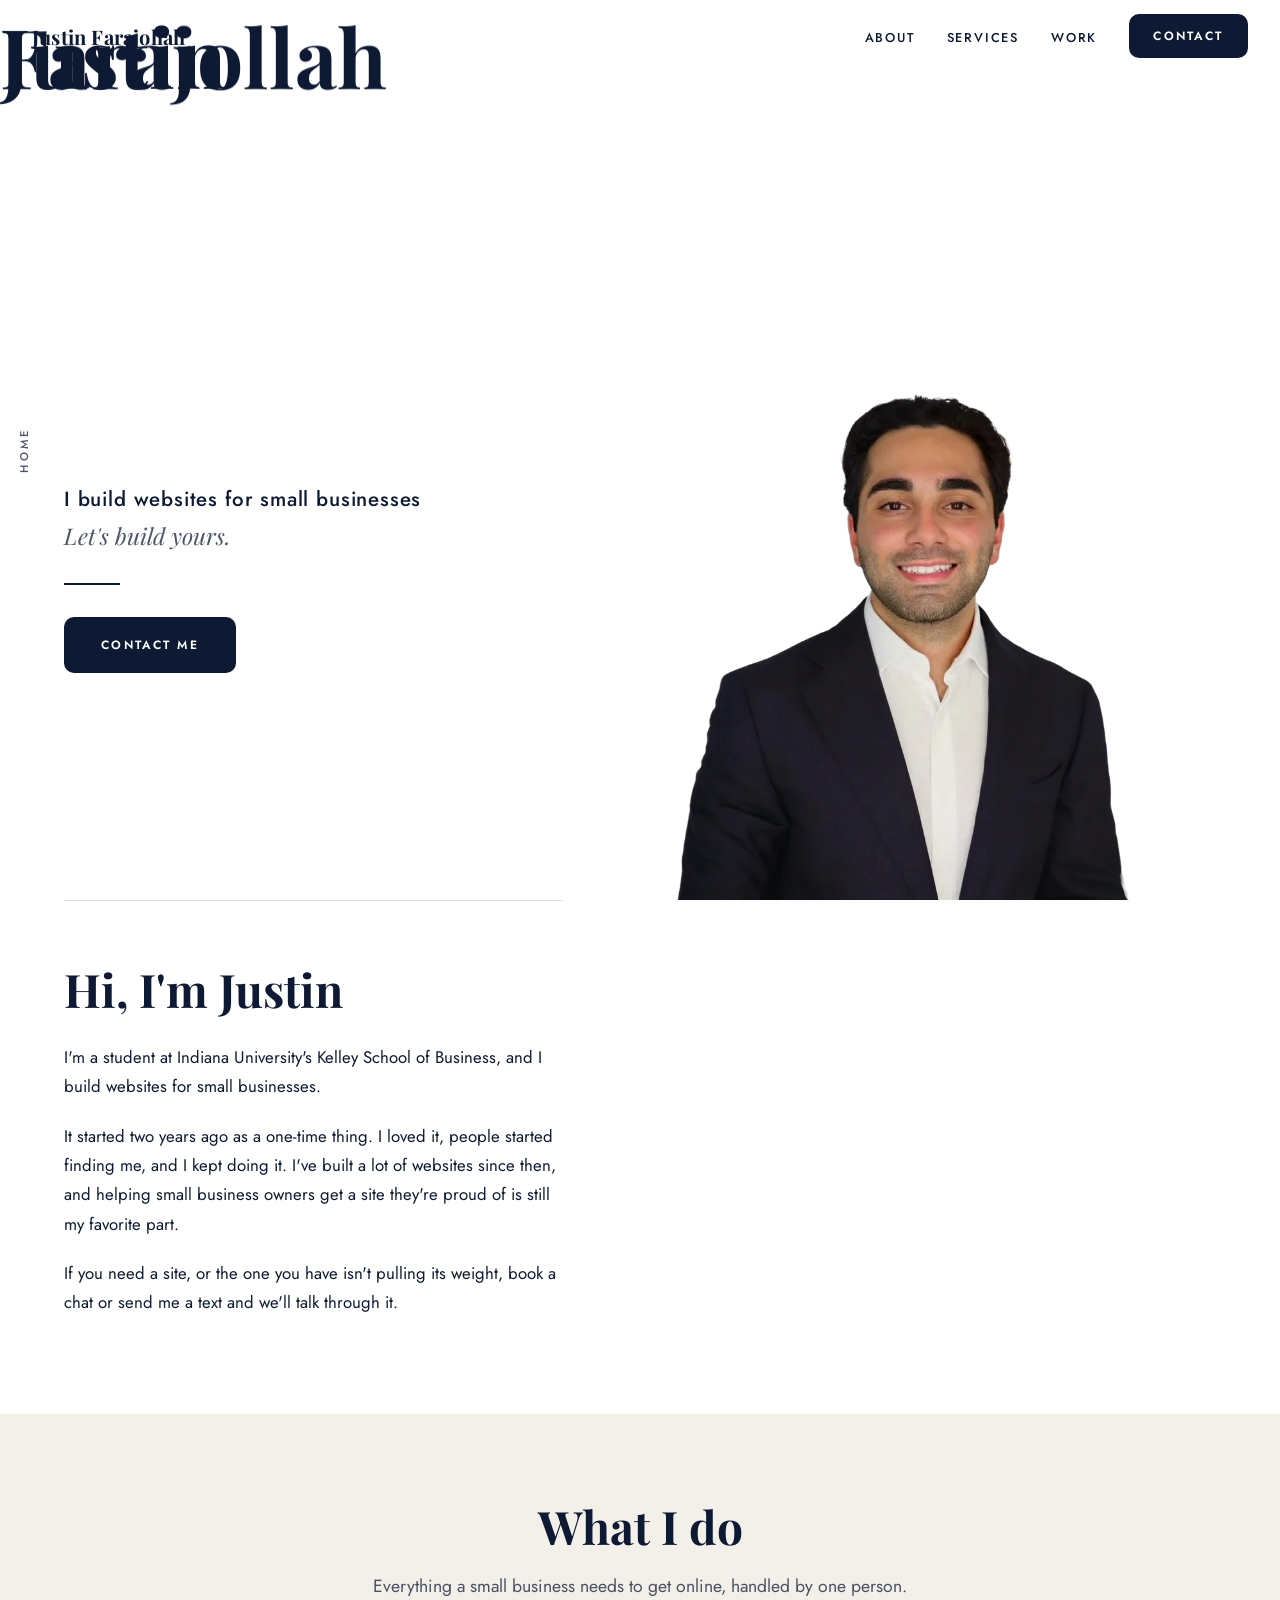
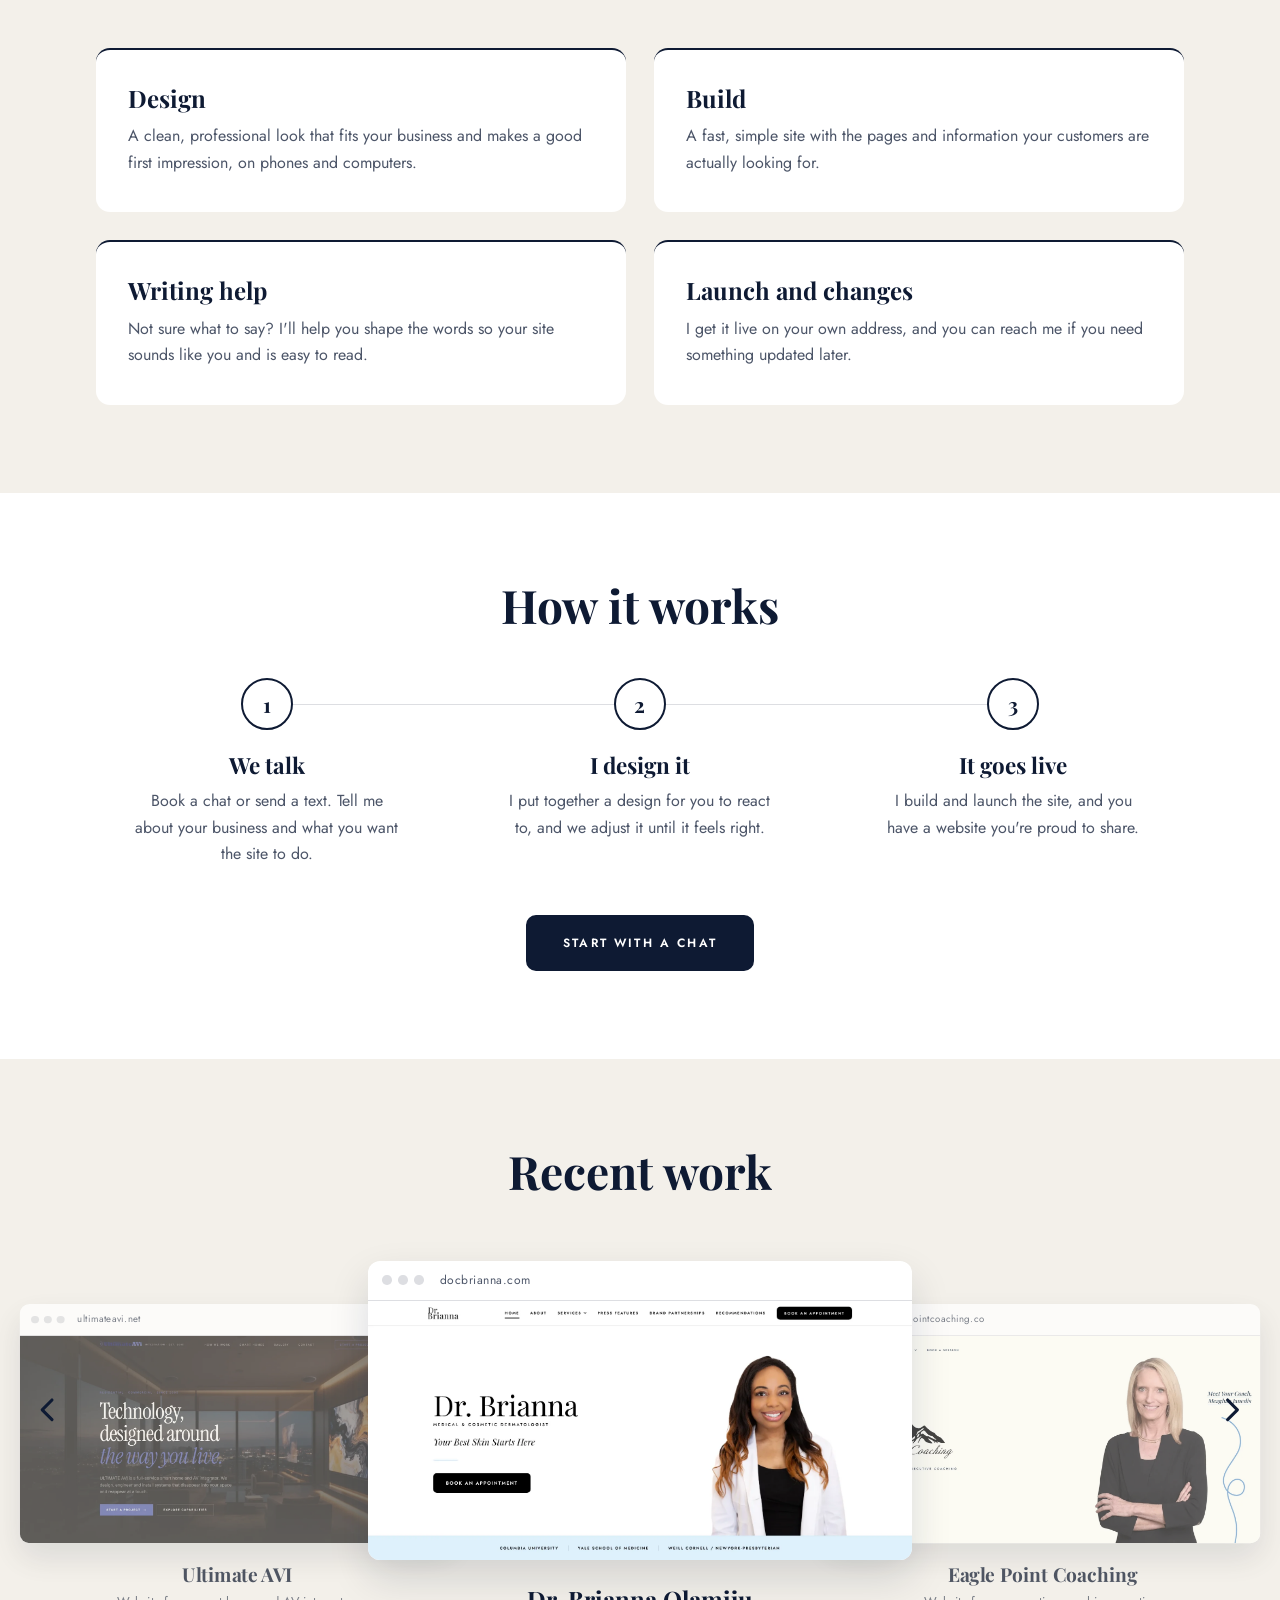
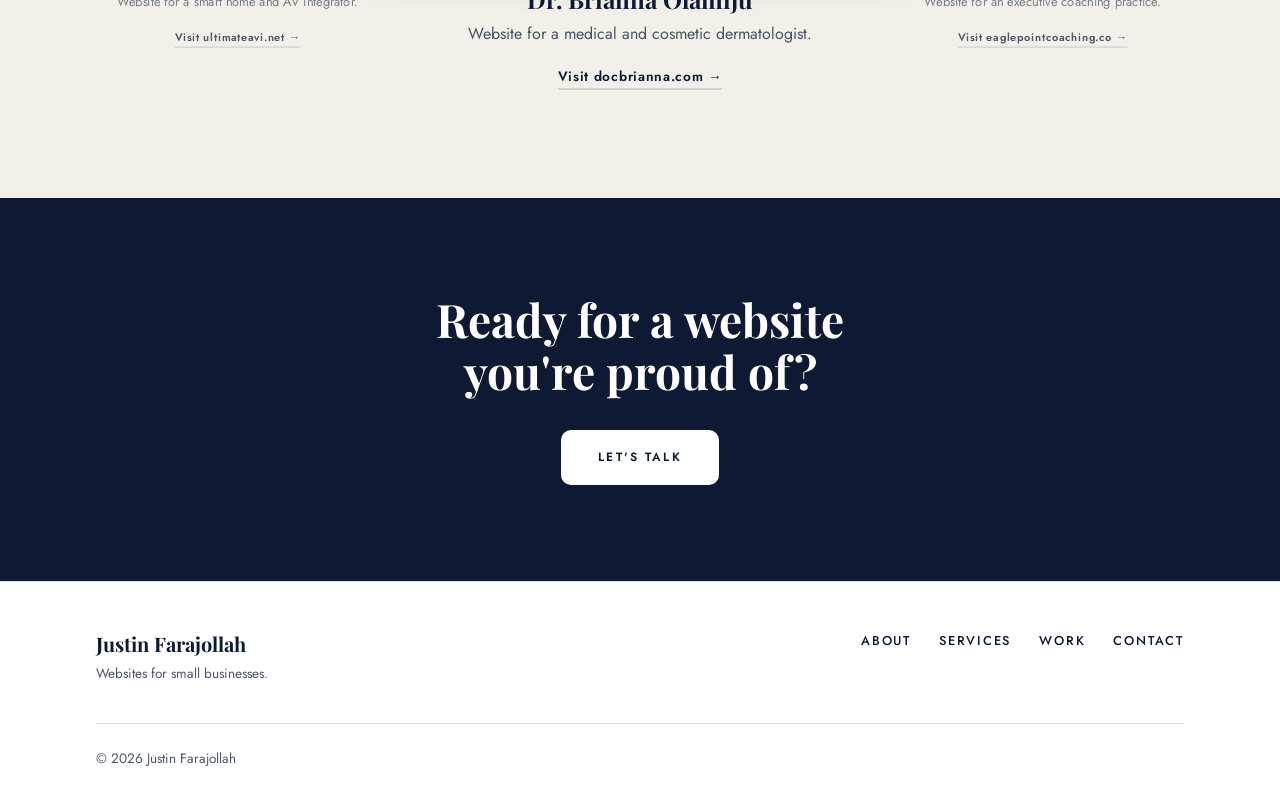
==== commit a401932d: "Site v2 draft: services, process, footer, nav links, SEO files Add Services and How it works section" ====
--- a/index.html
+++ b/index.html
@@ -6,6 +6,7 @@
 <title>Justin Farajollah | Websites for Small Businesses</title>
 <meta name="description" content="Justin Farajollah builds websites for small businesses. See recent work and book a chat.">
 <meta name="theme-color" content="#0E1A33">
+<link rel="canonical" href="https://justinfarajollah.com/">
 <link rel="icon" href="favicon.ico" sizes="any">
 <link rel="icon" type="image/png" sizes="32x32" href="favicon-32.png">
 <link rel="apple-touch-icon" href="apple-touch-icon.png">
@@ -13,15 +14,27 @@
 <meta property="og:site_name" content="Justin Farajollah">
 <meta property="og:title" content="Justin Farajollah">
 <meta property="og:description" content="I build websites for small businesses.">
-<meta property="og:url" content="https://justinfaraj.github.io/justinfarajollah/">
-<meta property="og:image" content="https://justinfaraj.github.io/justinfarajollah/images/og-image.png">
+<meta property="og:url" content="https://justinfarajollah.com/">
+<meta property="og:image" content="https://justinfarajollah.com/images/og-image.png">
 <meta property="og:image:width" content="1200">
 <meta property="og:image:height" content="630">
 <meta property="og:image:alt" content="Justin Farajollah">
 <meta name="twitter:card" content="summary_large_image">
 <meta name="twitter:title" content="Justin Farajollah">
 <meta name="twitter:description" content="I build websites for small businesses.">
-<meta name="twitter:image" content="https://justinfaraj.github.io/justinfarajollah/images/og-image.png">
+<meta name="twitter:image" content="https://justinfarajollah.com/images/og-image.png">
+<script type="application/ld+json">
+{
+  "@context": "https://schema.org",
+  "@type": "ProfessionalService",
+  "name": "Justin Farajollah",
+  "url": "https://justinfarajollah.com/",
+  "image": "https://justinfarajollah.com/images/og-image.png",
+  "description": "Justin Farajollah builds websites for small businesses.",
+  "telephone": "+1-516-729-4010",
+  "serviceType": "Web design"
+}
+</script>
 <link rel="preconnect" href="https://fonts.googleapis.com">
 <link rel="preconnect" href="https://fonts.gstatic.com" crossorigin>
 <link href="https://fonts.googleapis.com/css2?family=Playfair+Display:ital,wght@0,400;0,700;1,400&family=Jost:wght@400;500;600&display=swap" rel="stylesheet">
@@ -49,7 +62,9 @@
     <a class="nav-brand" href="./" aria-hidden="true" tabindex="-1">Justin Farajollah</a>
     <nav aria-label="Main">
       <ul class="nav-links">
-        <li class="nav-link-work"><a class="nav-link" href="#work">Work</a></li>
+        <li class="nav-sec"><a class="nav-link" href="#about">About</a></li>
+        <li class="nav-sec"><a class="nav-link" href="#services">Services</a></li>
+        <li class="nav-sec"><a class="nav-link" href="#work">Work</a></li>
         <li><a class="btn btn-small" href="contact">Contact</a></li>
       </ul>
     </nav>
@@ -96,7 +111,61 @@
 
   </div>
 
-  <!-- SECTION 3: RECENT WORK -->
+  <!-- SECTION 3: SERVICES -->
+  <section class="section section-stone" id="services" data-label="Services">
+    <div class="section-inner">
+      <h2 class="section-heading section-heading-center">What I do</h2>
+      <p class="section-lede">Everything a small business needs to get online, handled by one person.</p>
+
+      <div class="service-grid">
+        <article class="service-card">
+          <h3>Design</h3>
+          <p>A clean, professional look that fits your business and makes a good first impression, on phones and computers.</p>
+        </article>
+        <article class="service-card">
+          <h3>Build</h3>
+          <p>A fast, simple site with the pages and information your customers are actually looking for.</p>
+        </article>
+        <article class="service-card">
+          <h3>Writing help</h3>
+          <p>Not sure what to say? I'll help you shape the words so your site sounds like you and is easy to read.</p>
+        </article>
+        <article class="service-card">
+          <h3>Launch and changes</h3>
+          <p>I get it live on your own address, and you can reach me if you need something updated later.</p>
+        </article>
+      </div>
+    </div>
+  </section>
+
+  <!-- SECTION 4: HOW IT WORKS -->
+  <section class="section" id="process" data-label="Process">
+    <div class="section-inner">
+      <h2 class="section-heading section-heading-center">How it works</h2>
+
+      <ol class="steps">
+        <li class="step">
+          <span class="step-num" aria-hidden="true">1</span>
+          <h3>We talk</h3>
+          <p>Book a chat or send a text. Tell me about your business and what you want the site to do.</p>
+        </li>
+        <li class="step">
+          <span class="step-num" aria-hidden="true">2</span>
+          <h3>I design it</h3>
+          <p>I put together a design for you to react to, and we adjust it until it feels right.</p>
+        </li>
+        <li class="step">
+          <span class="step-num" aria-hidden="true">3</span>
+          <h3>It goes live</h3>
+          <p>I build and launch the site, and you have a website you're proud to share.</p>
+        </li>
+      </ol>
+
+      <p class="steps-cta"><a class="btn" href="contact">Start with a chat</a></p>
+    </div>
+  </section>
+
+  <!-- SECTION 5: RECENT WORK -->
   <section class="section section-stone" id="work" data-label="Work">
     <div class="section-inner">
       <h2 class="section-heading section-heading-center">Recent work</h2>
@@ -111,7 +180,7 @@
           <div class="float">
             <div class="browser">
               <div class="browser-bar" aria-hidden="true"><span></span><span></span><span></span><em>ultimateavi.net</em></div>
-              <img src="images/work-ultimateavi.webp" width="1600" height="761" loading="lazy" alt="Homepage of ultimateavi.net">
+              <img src="images/work-ultimateavi.webp" width="1600" height="761" loading="lazy" alt="Screenshot of the ultimateavi.net homepage, a website for a smart home and AV integrator">
             </div>
             <h3>Ultimate AVI</h3>
             <p>Website for a smart home and AV integrator.</p>
@@ -123,7 +192,7 @@
           <div class="float">
             <div class="browser">
               <div class="browser-bar" aria-hidden="true"><span></span><span></span><span></span><em>docbrianna.com</em></div>
-              <img src="images/work-docbrianna.webp" width="1600" height="761" loading="lazy" alt="Homepage of docbrianna.com">
+              <img src="images/work-docbrianna.webp" width="1600" height="761" loading="lazy" alt="Screenshot of the docbrianna.com homepage, a website for a medical and cosmetic dermatologist">
             </div>
             <h3>Dr. Brianna Olamiju</h3>
             <p>Website for a medical and cosmetic dermatologist.</p>
@@ -135,7 +204,7 @@
           <div class="float">
             <div class="browser">
               <div class="browser-bar" aria-hidden="true"><span></span><span></span><span></span><em>eaglepointcoaching.co</em></div>
-              <img src="images/work-eaglepoint.webp" width="1600" height="761" loading="lazy" alt="Homepage of eaglepointcoaching.co">
+              <img src="images/work-eaglepoint.webp" width="1600" height="761" loading="lazy" alt="Screenshot of the eaglepointcoaching.co homepage, a website for an executive coaching practice">
             </div>
             <h3>Eagle Point Coaching</h3>
             <p>Website for an executive coaching practice.</p>
@@ -154,7 +223,7 @@
     </div>
   </section>
 
-  <!-- SECTION 4: CLOSING CTA -->
+  <!-- SECTION 6: CLOSING CTA -->
   <section class="section section-ink cta-section" id="contact-cta" data-label="Contact">
     <div class="section-inner section-inner-narrow">
       <h2 class="cta-heading">Ready for a website you're proud of?</h2>
@@ -165,7 +234,21 @@
 </main>
 
 <footer class="footer">
-  <p>&copy; 2026 Justin Farajollah</p>
+  <div class="footer-inner">
+    <div class="footer-brand">
+      <a class="footer-name" href="./">Justin Farajollah</a>
+      <p>Websites for small businesses.</p>
+    </div>
+    <nav class="footer-nav" aria-label="Footer">
+      <ul>
+        <li><a href="#about">About</a></li>
+        <li><a href="#services">Services</a></li>
+        <li><a href="#work">Work</a></li>
+        <li><a href="contact">Contact</a></li>
+      </ul>
+    </nav>
+  </div>
+  <p class="footer-copy">&copy; 2026 Justin Farajollah</p>
 </footer>
 
 <script src="script.js"></script>
--- a/styles.css
+++ b/styles.css
@@ -45,6 +45,9 @@
 }
 
 a { color: inherit; text-decoration: none; }
+
+/* in-page links land below the sticky nav */
+[id] { scroll-margin-top: var(--nav-h); }
 img { max-width: 100%; }
 [hidden] { display: none !important; }
 
@@ -301,13 +304,99 @@
   object-fit: contain;
 }
 
-/* ---------- PORTFOLIO ---------- */
-
-.work-grid {
+/* ---------- SERVICES ---------- */
+
+.section-lede {
+  text-align: center;
+  font-size: 1.1rem;
+  line-height: 1.6;
+  color: var(--ink-soft);
+  margin: -0.5rem auto 3rem;
+  max-width: 34rem;
+}
+
+.service-grid {
   display: grid;
   grid-template-columns: repeat(2, minmax(0, 1fr));
-  gap: 2.5rem;
-}
+  gap: 1.75rem;
+}
+
+.service-card {
+  background: var(--white);
+  border-radius: 14px;
+  padding: 2rem 2rem 2.25rem;
+  border-top: 2px solid var(--ink);
+  transition: transform 0.25s ease, box-shadow 0.25s ease;
+}
+.service-card:hover {
+  transform: translateY(-4px);
+  box-shadow: var(--shadow);
+}
+.service-card h3 {
+  font-family: var(--serif);
+  font-size: 1.5rem;
+  margin: 0 0 0.6rem;
+}
+.service-card p {
+  margin: 0;
+  line-height: 1.65;
+  color: var(--ink-soft);
+}
+
+/* ---------- HOW IT WORKS ---------- */
+
+.steps {
+  list-style: none;
+  margin: 3rem 0 0;
+  padding: 0;
+  display: grid;
+  grid-template-columns: repeat(3, minmax(0, 1fr));
+  gap: 2rem;
+}
+.step {
+  position: relative;
+  text-align: center;
+  padding: 0 0.5rem;
+}
+/* connector line, running from this circle to the next one */
+.step:not(:last-child)::before {
+  content: "";
+  position: absolute;
+  top: 1.625rem;
+  left: 50%;
+  width: calc(100% + 2rem);
+  height: 1px;
+  background: var(--rule);
+}
+.step-num {
+  position: relative;
+  z-index: 1;
+  display: grid;
+  place-items: center;
+  width: 3.25rem;
+  height: 3.25rem;
+  margin: 0 auto 1.25rem;
+  border: 2px solid var(--ink);
+  border-radius: 50%;
+  background: var(--white);
+  font-family: var(--serif);
+  font-size: 1.3rem;
+  font-weight: 700;
+}
+.step h3 {
+  font-family: var(--serif);
+  font-size: 1.4rem;
+  margin: 0 0 0.5rem;
+}
+.step p {
+  margin: 0 auto;
+  max-width: 17rem;
+  line-height: 1.65;
+  color: var(--ink-soft);
+}
+.steps-cta { text-align: center; margin: 3rem 0 0; }
+
+/* ---------- PORTFOLIO ---------- */
 
 .work-card {
   display: flex;
@@ -464,12 +553,53 @@
 
 .footer {
   border-top: 1px solid var(--rule);
-  padding: 2rem;
-  text-align: center;
+  padding: 3rem 2rem 2rem;
   font-size: 0.85rem;
   color: var(--ink-soft);
 }
 .footer p { margin: 0; }
+
+.footer-inner {
+  max-width: 68rem;
+  margin: 0 auto;
+  display: flex;
+  justify-content: space-between;
+  align-items: flex-start;
+  gap: 2rem;
+}
+.footer-name {
+  display: inline-block;
+  font-family: var(--serif);
+  font-weight: 700;
+  font-size: 1.25rem;
+  color: var(--ink);
+  margin-bottom: 0.35rem;
+}
+.footer-nav ul {
+  list-style: none;
+  margin: 0;
+  padding: 0;
+  display: flex;
+  gap: 1.75rem;
+}
+.footer-nav a {
+  font-size: 0.8rem;
+  font-weight: 500;
+  letter-spacing: 0.14em;
+  text-transform: uppercase;
+  color: var(--ink);
+  padding-bottom: 3px;
+  border-bottom: 2px solid transparent;
+  transition: border-color 0.2s ease;
+}
+.footer-nav a:hover,
+.footer-nav a:focus-visible { border-bottom-color: var(--ink); }
+.footer-copy {
+  max-width: 68rem;
+  margin: 2.5rem auto 0 !important;
+  padding-top: 1.5rem;
+  border-top: 1px solid var(--rule);
+}
 
 /* ---------- RESPONSIVE ---------- */
 
@@ -501,13 +631,23 @@
   }
 
   .section { padding: 4rem 1.5rem; }
-  .work-grid,
-  .contact-grid { grid-template-columns: minmax(0, 1fr); }
+  .contact-grid,
+  .service-grid { grid-template-columns: minmax(0, 1fr); }
   .cta-section { padding: 4.5rem 1.5rem; }
+
+  .steps { grid-template-columns: minmax(0, 1fr); gap: 2.25rem; }
+  .step:not(:last-child)::before { display: none; }
+
+  .footer { padding: 2.5rem 1.5rem 1.75rem; }
+  .footer-inner { flex-direction: column; gap: 1.5rem; }
+  .footer-nav ul { flex-wrap: wrap; gap: 0.75rem 1.5rem; }
+}
+
+@media (max-width: 700px) {
+  .nav-sec { display: none; }
 }
 
 @media (max-width: 480px) {
-  .nav-link-work { display: none; }
   .nav-brand { font-size: 1.1rem; }
 }
 
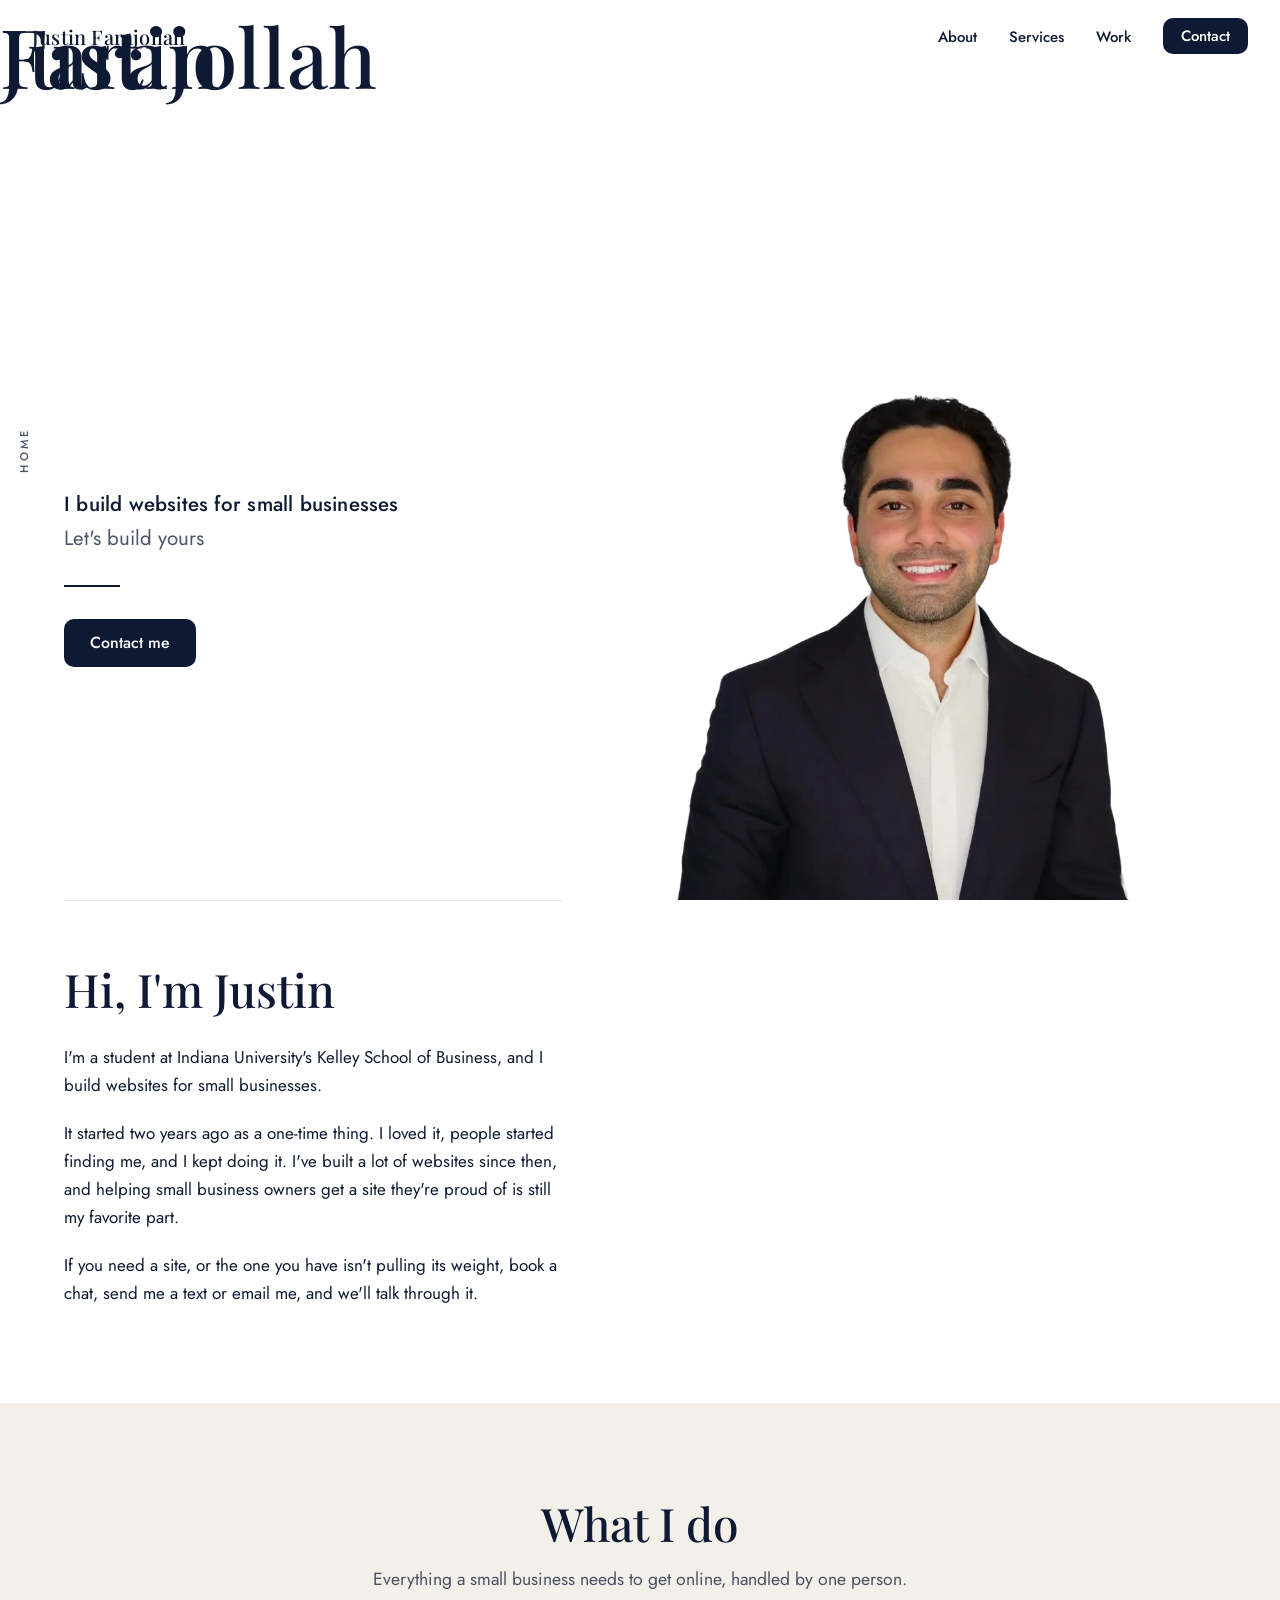
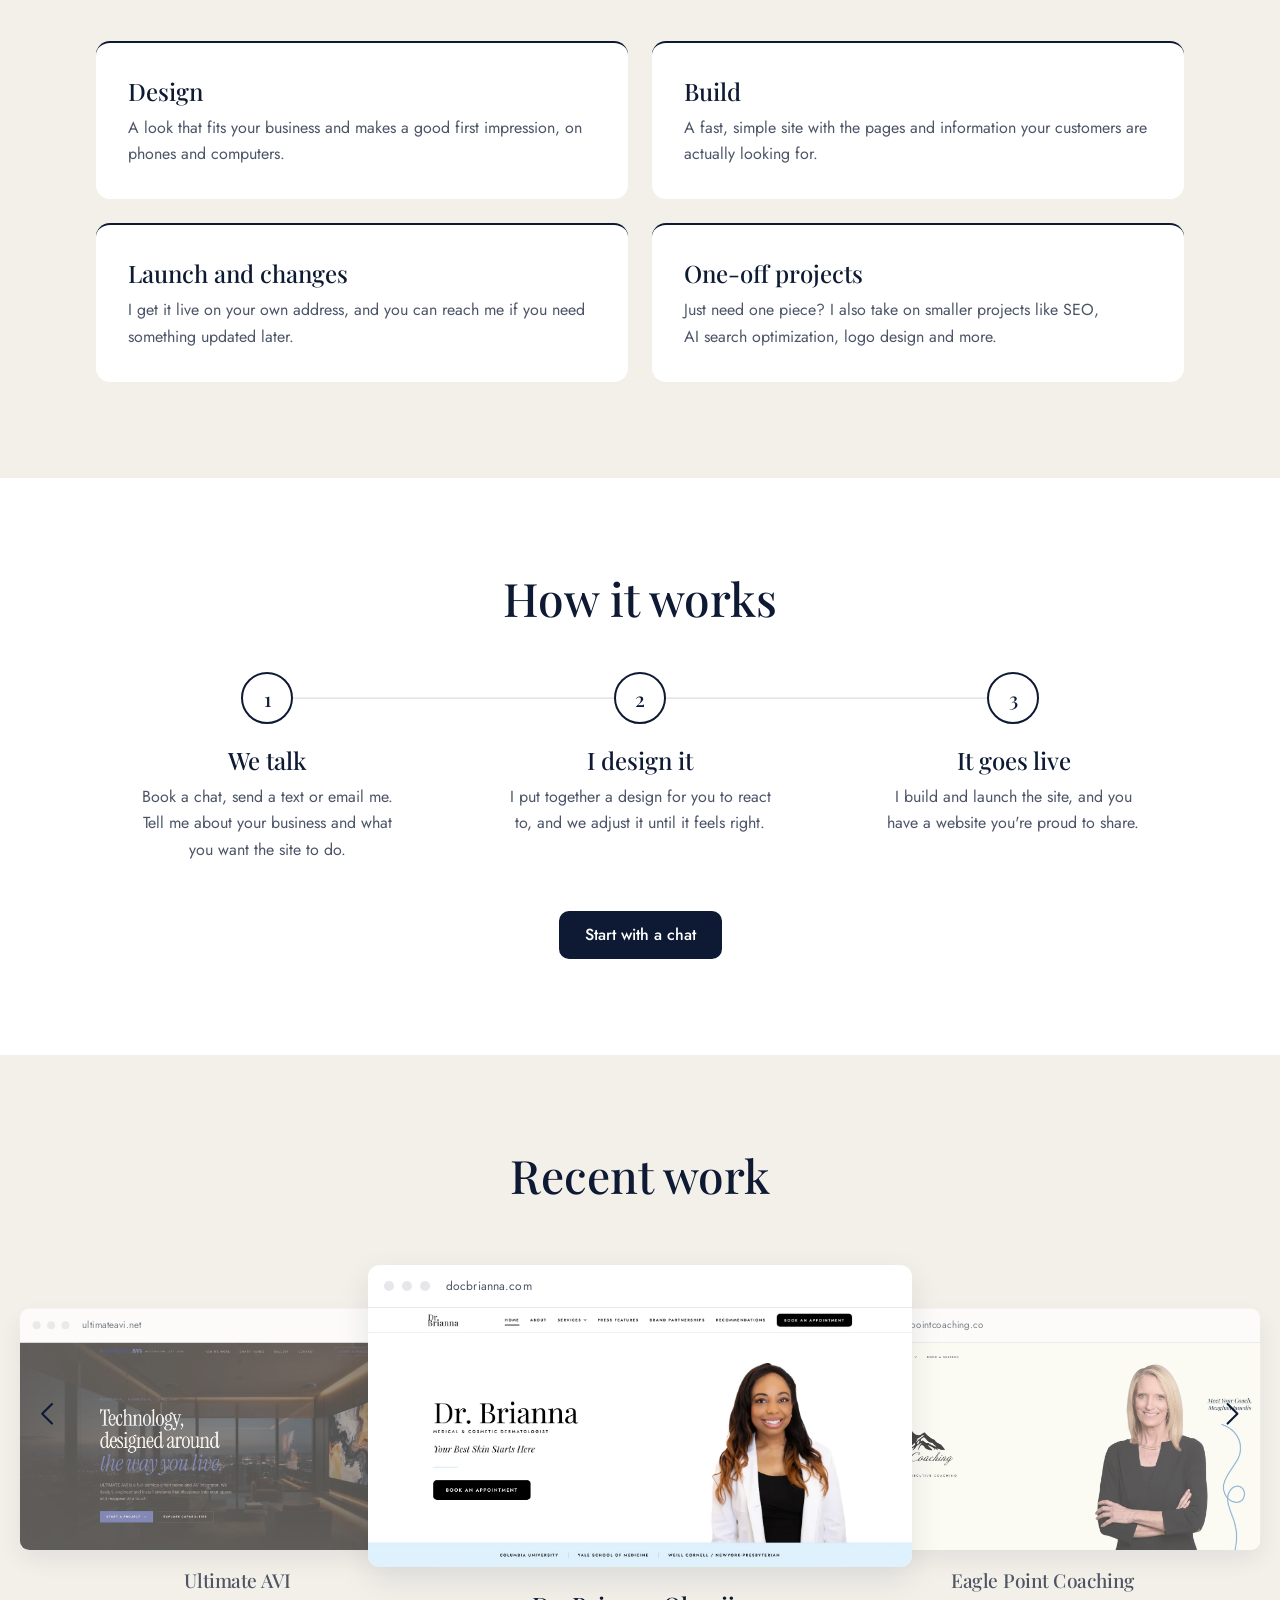
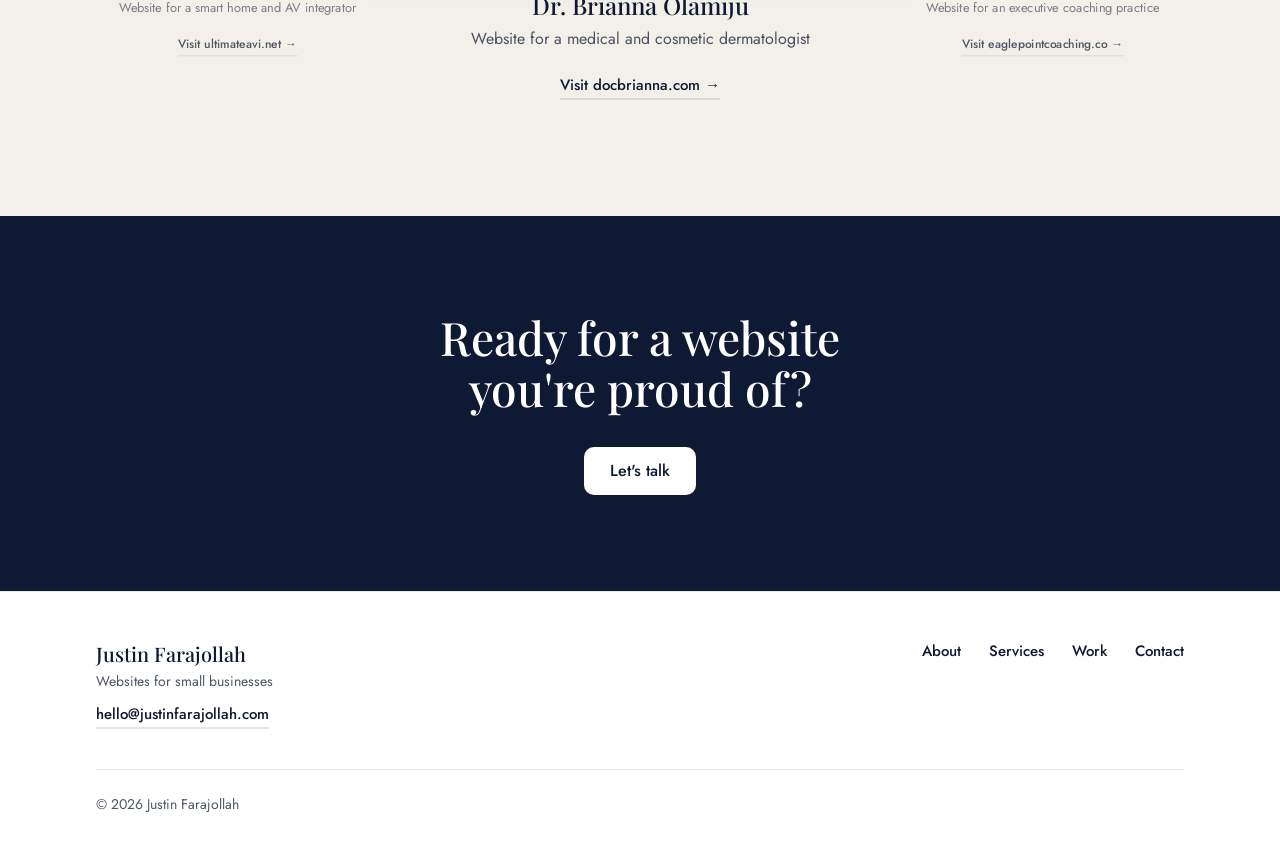
==== commit c273d300: "Favicon set, hero link preview, card hover, string steps, custom 404 - Favicon: bolder navy JF tile " ====
--- a/index.html
+++ b/index.html
@@ -7,37 +7,41 @@
 <meta name="description" content="Justin Farajollah builds websites for small businesses. See recent work and book a chat.">
 <meta name="theme-color" content="#0E1A33">
 <link rel="canonical" href="https://justinfarajollah.com/">
-<link rel="icon" href="favicon.ico" sizes="any">
-<link rel="icon" type="image/png" sizes="32x32" href="favicon-32.png">
-<link rel="apple-touch-icon" href="apple-touch-icon.png">
+<link rel="icon" href="/favicon.ico?v=2" sizes="any">
+<link rel="icon" type="image/png" sizes="32x32" href="/favicon-32.png?v=2">
+<link rel="icon" type="image/png" sizes="48x48" href="/favicon-48.png?v=2">
+<link rel="apple-touch-icon" sizes="180x180" href="/apple-touch-icon.png?v=2">
+<link rel="manifest" href="/site.webmanifest">
 <meta property="og:type" content="website">
 <meta property="og:site_name" content="Justin Farajollah">
 <meta property="og:title" content="Justin Farajollah">
 <meta property="og:description" content="I build websites for small businesses.">
 <meta property="og:url" content="https://justinfarajollah.com/">
-<meta property="og:image" content="https://justinfarajollah.com/images/og-image.png">
+<meta property="og:image" content="https://justinfarajollah.com/images/og-image.png?v=2">
 <meta property="og:image:width" content="1200">
 <meta property="og:image:height" content="630">
-<meta property="og:image:alt" content="Justin Farajollah">
+<meta property="og:image:type" content="image/png">
+<meta property="og:image:alt" content="Justin Farajollah: I build websites for small businesses">
 <meta name="twitter:card" content="summary_large_image">
 <meta name="twitter:title" content="Justin Farajollah">
 <meta name="twitter:description" content="I build websites for small businesses.">
-<meta name="twitter:image" content="https://justinfarajollah.com/images/og-image.png">
+<meta name="twitter:image" content="https://justinfarajollah.com/images/og-image.png?v=2">
 <script type="application/ld+json">
 {
   "@context": "https://schema.org",
   "@type": "ProfessionalService",
   "name": "Justin Farajollah",
   "url": "https://justinfarajollah.com/",
-  "image": "https://justinfarajollah.com/images/og-image.png",
+  "image": "https://justinfarajollah.com/images/og-image.png?v=2",
   "description": "Justin Farajollah builds websites for small businesses.",
   "telephone": "+1-516-729-4010",
+  "email": "hello@justinfarajollah.com",
   "serviceType": "Web design"
 }
 </script>
 <link rel="preconnect" href="https://fonts.googleapis.com">
 <link rel="preconnect" href="https://fonts.gstatic.com" crossorigin>
-<link href="https://fonts.googleapis.com/css2?family=Playfair+Display:ital,wght@0,400;0,700;1,400&family=Jost:wght@400;500;600&display=swap" rel="stylesheet">
+<link href="https://fonts.googleapis.com/css2?family=Playfair+Display:wght@400;500&family=Jost:wght@400;500&display=swap" rel="stylesheet">
 <script>var c=document.documentElement.classList;c.add("js");if(!matchMedia("(prefers-reduced-motion: reduce)").matches)c.add("anim")</script>
 <link rel="stylesheet" href="styles.css">
 </head>
@@ -81,7 +85,7 @@
       <section class="hero" id="home" data-label="Home">
         <h1 class="hero-name" id="hero-name"><span class="nm">Justin</span> <span class="nm">Farajollah</span></h1>
         <p class="hero-subheading">I build websites for small businesses</p>
-        <p class="hero-tagline">Let's build yours.</p>
+        <p class="hero-tagline">Let's build yours</p>
         <span class="hero-rule" aria-hidden="true"></span>
         <a class="btn" href="contact">Contact me</a>
       </section>
@@ -97,8 +101,8 @@
           is still my favorite part.
         </p>
         <p class="body-text">
-          If you need a site, or the one you have isn't pulling its weight, book a chat or send me a text and
-          we'll talk through it.
+          If you need a site, or the one you have isn't pulling its weight, book a chat, send me a text or
+          email me, and we'll talk through it.
         </p>
       </section>
     </div>
@@ -120,19 +124,19 @@
       <div class="service-grid">
         <article class="service-card">
           <h3>Design</h3>
-          <p>A clean, professional look that fits your business and makes a good first impression, on phones and computers.</p>
+          <p>A look that fits your business and makes a good first impression, on phones and computers.</p>
         </article>
         <article class="service-card">
           <h3>Build</h3>
           <p>A fast, simple site with the pages and information your customers are actually looking for.</p>
         </article>
         <article class="service-card">
-          <h3>Writing help</h3>
-          <p>Not sure what to say? I'll help you shape the words so your site sounds like you and is easy to read.</p>
-        </article>
-        <article class="service-card">
           <h3>Launch and changes</h3>
           <p>I get it live on your own address, and you can reach me if you need something updated later.</p>
+        </article>
+        <article class="service-card">
+          <h3>One-off projects</h3>
+          <p>Just need one piece? I also take on smaller projects like SEO, AI&nbsp;search optimization, logo design and more.</p>
         </article>
       </div>
     </div>
@@ -143,11 +147,16 @@
     <div class="section-inner">
       <h2 class="section-heading section-heading-center">How it works</h2>
 
+      <!-- The line joining the circles. Without JS (or with reduced motion) it is
+           drawn by CSS; with motion on, script.js draws it here as a string
+           that follows the circles and can be plucked. -->
+      <div class="steps-wrap">
+      <svg class="steps-string" aria-hidden="true" focusable="false"></svg>
       <ol class="steps">
         <li class="step">
           <span class="step-num" aria-hidden="true">1</span>
           <h3>We talk</h3>
-          <p>Book a chat or send a text. Tell me about your business and what you want the site to do.</p>
+          <p>Book a chat, send a text or email me. Tell me about your business and what you want the site to do.</p>
         </li>
         <li class="step">
           <span class="step-num" aria-hidden="true">2</span>
@@ -160,6 +169,7 @@
           <p>I build and launch the site, and you have a website you're proud to share.</p>
         </li>
       </ol>
+      </div>
 
       <p class="steps-cta"><a class="btn" href="contact">Start with a chat</a></p>
     </div>
@@ -183,7 +193,7 @@
               <img src="images/work-ultimateavi.webp" width="1600" height="761" loading="lazy" alt="Screenshot of the ultimateavi.net homepage, a website for a smart home and AV integrator">
             </div>
             <h3>Ultimate AVI</h3>
-            <p>Website for a smart home and AV integrator.</p>
+            <p>Website for a smart home and AV integrator</p>
             <span class="text-link">Visit ultimateavi.net &rarr;</span>
           </div>
         </a>
@@ -195,7 +205,7 @@
               <img src="images/work-docbrianna.webp" width="1600" height="761" loading="lazy" alt="Screenshot of the docbrianna.com homepage, a website for a medical and cosmetic dermatologist">
             </div>
             <h3>Dr. Brianna Olamiju</h3>
-            <p>Website for a medical and cosmetic dermatologist.</p>
+            <p>Website for a medical and cosmetic dermatologist</p>
             <span class="text-link">Visit docbrianna.com &rarr;</span>
           </div>
         </a>
@@ -207,7 +217,7 @@
               <img src="images/work-eaglepoint.webp" width="1600" height="761" loading="lazy" alt="Screenshot of the eaglepointcoaching.co homepage, a website for an executive coaching practice">
             </div>
             <h3>Eagle Point Coaching</h3>
-            <p>Website for an executive coaching practice.</p>
+            <p>Website for an executive coaching practice</p>
             <span class="text-link">Visit eaglepointcoaching.co &rarr;</span>
           </div>
         </a>
@@ -215,8 +225,8 @@
         </div>
 
         <div class="car-controls">
-          <button class="car-arrow car-prev" type="button" aria-label="Show the previous project"><svg viewBox="0 0 24 24" aria-hidden="true" fill="none" stroke="currentColor" stroke-width="2.2" stroke-linecap="round" stroke-linejoin="round"><path d="M15 5l-7 7 7 7"/></svg></button>
-          <button class="car-arrow car-next" type="button" aria-label="Show the next project"><svg viewBox="0 0 24 24" aria-hidden="true" fill="none" stroke="currentColor" stroke-width="2.2" stroke-linecap="round" stroke-linejoin="round"><path d="M9 5l7 7-7 7"/></svg></button>
+          <button class="car-arrow car-prev" type="button" aria-label="Show the previous project"><svg viewBox="0 0 24 24" aria-hidden="true" fill="none" stroke="currentColor" stroke-width="1.5" stroke-linecap="round" stroke-linejoin="round"><path d="M15 5l-7 7 7 7"/></svg></button>
+          <button class="car-arrow car-next" type="button" aria-label="Show the next project"><svg viewBox="0 0 24 24" aria-hidden="true" fill="none" stroke="currentColor" stroke-width="1.5" stroke-linecap="round" stroke-linejoin="round"><path d="M9 5l7 7-7 7"/></svg></button>
         </div>
         <p class="car-status" aria-live="polite"></p>
       </div>
@@ -237,7 +247,8 @@
   <div class="footer-inner">
     <div class="footer-brand">
       <a class="footer-name" href="./">Justin Farajollah</a>
-      <p>Websites for small businesses.</p>
+      <p>Websites for small businesses</p>
+      <a class="text-link footer-email" href="mailto:hello@justinfarajollah.com">hello@justinfarajollah.com</a>
     </div>
     <nav class="footer-nav" aria-label="Footer">
       <ul>
--- a/styles.css
+++ b/styles.css
@@ -12,10 +12,16 @@
   --white: #FFFFFF;
   --ink: #0E1A33;
   --stone: #F3F0EA;
+  --tint: #E4EAF5;     /* pale navy wash, only for hover highlights */
 
   --ink-soft: rgba(14, 26, 51, 0.74);
-  --rule: rgba(14, 26, 51, 0.14);
-  --shadow: 0 18px 40px rgba(14, 26, 51, 0.14);
+  --rule: rgba(14, 26, 51, 0.1);
+  --shadow: 0 12px 32px rgba(14, 26, 51, 0.1);
+  --shadow-lift: 0 16px 40px rgba(14, 26, 51, 0.14);
+
+  /* one easing curve for every UI transition (the name dock and carousel
+     slide keep their own tuned paths) */
+  --ease: cubic-bezier(0.22, 1, 0.36, 1);
 
   --serif: 'Playfair Display', Georgia, serif;
   --sans: 'Jost', Helvetica, Arial, sans-serif;
@@ -69,7 +75,7 @@
 .skip-link:focus { top: 1rem; }
 
 @keyframes fadeInUp {
-  from { opacity: 0; transform: translateY(20px); }
+  from { opacity: 0; transform: translateY(12px); }
   to   { opacity: 1; transform: translateY(0); }
 }
 
@@ -79,26 +85,32 @@
   display: inline-block;
   background: var(--ink);
   color: var(--white);
-  padding: 1.05rem 2.2rem;
+  padding: 0.75rem 1.5rem;
   border-radius: 10px;
   font-family: var(--sans);
-  font-size: 0.75rem;
-  font-weight: 600;
-  letter-spacing: 0.18em;
-  text-transform: uppercase;
+  font-size: 1rem;
+  line-height: 1.25rem;
+  font-weight: 500;
   border: 2px solid var(--ink);
   cursor: pointer;
-  transition: background 0.25s ease, color 0.25s ease, transform 0.2s ease;
+  transition:
+    background-color 160ms var(--ease),
+    border-color 160ms var(--ease),
+    color 160ms var(--ease),
+    transform 120ms var(--ease);
 }
 
 .btn:hover,
 .btn:focus-visible {
   background: var(--stone);
   color: var(--ink);
-  transform: translateY(-2px);
-}
-
-.btn-small { padding: 0.7rem 1.4rem; }
+}
+.btn:active { transform: scale(0.98); }
+
+.btn-small {
+  padding: 0.375rem 1rem;
+  font-size: 0.9375rem;
+}
 
 /* Inverted button for the navy closing band */
 .btn-light {
@@ -114,12 +126,11 @@
 
 .text-link {
   display: inline-block;
-  font-size: 0.85rem;
-  font-weight: 600;
-  letter-spacing: 0.05em;
+  font-size: 0.9375rem;
+  font-weight: 500;
   border-bottom: 2px solid var(--rule);
   padding-bottom: 2px;
-  transition: border-color 0.2s ease;
+  transition: border-color 160ms var(--ease);
 }
 a:hover > .text-link,
 a:focus-visible > .text-link,
@@ -134,6 +145,15 @@
   z-index: 50;
   background: var(--white);
   border-bottom: 1px solid var(--rule);
+}
+
+/* frosted bar: the page softly shows through as it scrolls underneath */
+@supports ((backdrop-filter: blur(1px)) or (-webkit-backdrop-filter: blur(1px))) {
+  .topnav {
+    background: rgba(255, 255, 255, 0.88);
+    -webkit-backdrop-filter: blur(12px);
+    backdrop-filter: blur(12px);
+  }
 }
 
 .topnav-inner {
@@ -150,7 +170,7 @@
 .nav-brand {
   white-space: nowrap;
   font-family: var(--serif);
-  font-weight: 700;
+  font-weight: 500;
   font-size: 1.25rem;
   letter-spacing: 0.01em;
 }
@@ -165,24 +185,23 @@
 }
 
 .nav-link {
-  font-size: 0.8rem;
-  font-weight: 500;
-  letter-spacing: 0.14em;
-  text-transform: uppercase;
-  padding-bottom: 3px;
-  border-bottom: 2px solid transparent;
-  transition: border-color 0.2s ease;
+  font-size: 0.9375rem;
+  font-weight: 500;
+  padding-bottom: 4px;
+  /* underline draws in from the left on hover */
+  background: linear-gradient(currentColor, currentColor) 0 100% / 0 2px no-repeat;
+  transition: background-size 300ms var(--ease);
 }
 .nav-link:hover,
 .nav-link:focus-visible,
-.nav-link[aria-current="page"] { border-bottom-color: var(--ink); }
+.nav-link[aria-current="page"] { background-size: 100% 2px; }
 
 /* ---------- SECTION SHELL ---------- */
 
 .section {
   width: 100%;
   background: var(--white);
-  padding: 5.5rem 2rem;
+  padding: 6rem 2rem;
 }
 .section-stone { background: var(--stone); }
 .section-ink {
@@ -195,17 +214,19 @@
 
 .section-heading {
   font-family: var(--serif);
-  font-weight: 700;
+  font-weight: 500;
   font-size: clamp(2.1rem, 3.6vw, 3.1rem);
   line-height: 1.08;
   margin: 0 0 1.75rem;
   text-wrap: balance;
 }
 .section-heading-center { text-align: center; }
+/* a heading with an intro line under it sits closer to that line */
+.section-heading:has(+ .section-lede, + .contact-lede) { margin-bottom: 1rem; }
 
 .body-text {
-  font-size: 1.05rem;
-  line-height: 1.75;
+  font-size: 1.0625rem;
+  line-height: 1.75rem;
   margin: 0 0 1.25rem;
   max-width: 40rem;
 }
@@ -241,24 +262,22 @@
 
 .hero-name {
   font-family: var(--serif);
-  font-weight: 700;
+  font-weight: 500;
   font-size: clamp(2.9rem, 6.4vw, 5.2rem);
   line-height: 1.02;
-  margin: 0 0 1.1rem;
+  margin: 0 0 1rem;
   text-wrap: balance;
 }
 
 .hero-subheading {
-  font-size: clamp(1.05rem, 1.6vw, 1.3rem);
-  font-weight: 500;
-  letter-spacing: 0.04em;
-  margin: 0 0 0.4rem;
+  font-size: clamp(1.0625rem, 1.6vw, 1.3125rem);
+  font-weight: 500;
+  letter-spacing: 0.01em;
+  margin: 0 0 0.25rem;
 }
 
 .hero-tagline {
-  font-family: var(--serif);
-  font-style: italic;
-  font-size: clamp(1.15rem, 1.8vw, 1.45rem);
+  font-size: clamp(1.0625rem, 1.6vw, 1.3125rem);
   color: var(--ink-soft);
   margin: 0;
 }
@@ -281,7 +300,7 @@
      stretching. If it doesn't, it is only as tall as the photo and the
      sticky image has no room to travel. */
   align-self: stretch;
-  animation: fadeInUp 0.9s ease 0.1s both;
+  animation: fadeInUp 500ms var(--ease) 0.1s both;
 }
 
 /* The portrait is a transparent cutout cropped at the chest. No frame, panel
@@ -311,31 +330,40 @@
   font-size: 1.1rem;
   line-height: 1.6;
   color: var(--ink-soft);
-  margin: -0.5rem auto 3rem;
+  margin: 0 auto 3rem;
   max-width: 34rem;
 }
 
 .service-grid {
   display: grid;
   grid-template-columns: repeat(2, minmax(0, 1fr));
-  gap: 1.75rem;
+  gap: 1.5rem;
 }
 
 .service-card {
   background: var(--white);
   border-radius: 14px;
-  padding: 2rem 2rem 2.25rem;
+  padding: 2rem;
   border-top: 2px solid var(--ink);
-  transition: transform 0.25s ease, box-shadow 0.25s ease;
-}
-.service-card:hover {
-  transform: translateY(-4px);
-  box-shadow: var(--shadow);
+  transition: transform 0.25s ease, box-shadow 0.25s ease, background-color 0.25s ease;
+}
+/* same hover as the cards on docbrianna.com: lifts a little, casts a soft
+   shadow and fills with a tint. Mouse only, so a tap on a phone doesn't leave
+   a card stuck highlighted. */
+@media (hover: hover) {
+  .service-card:hover {
+    box-shadow: var(--shadow);
+    background: var(--tint);
+  }
+}
+@media (hover: hover) and (prefers-reduced-motion: no-preference) {
+  .service-card:hover { transform: translateY(-4px); }
 }
 .service-card h3 {
   font-family: var(--serif);
+  font-weight: 500;
   font-size: 1.5rem;
-  margin: 0 0 0.6rem;
+  margin: 0 0 0.5rem;
 }
 .service-card p {
   margin: 0;
@@ -380,12 +408,13 @@
   border-radius: 50%;
   background: var(--white);
   font-family: var(--serif);
-  font-size: 1.3rem;
-  font-weight: 700;
+  font-size: 1.25rem;
+  font-weight: 500;
 }
 .step h3 {
   font-family: var(--serif);
-  font-size: 1.4rem;
+  font-weight: 500;
+  font-size: 1.5rem;
   margin: 0 0 0.5rem;
 }
 .step p {
@@ -401,17 +430,18 @@
 .work-card {
   display: flex;
   flex-direction: column;
-  gap: 0.35rem;
+  gap: 0.25rem;
 }
 
 .work-card h3 {
   font-family: var(--serif);
+  font-weight: 500;
   font-size: 1.5rem;
-  margin: 1.1rem 0 0;
+  margin: 1rem 0 0;
 }
 
 .work-card p {
-  margin: 0 0 0.9rem;
+  margin: 0 0 1rem;
   line-height: 1.6;
   color: var(--ink-soft);
 }
@@ -423,33 +453,30 @@
   border-radius: 12px;
   overflow: hidden;
   box-shadow: var(--shadow);
-  transition: transform 0.25s ease, box-shadow 0.25s ease;
+  transition: box-shadow 180ms var(--ease);
 }
 .work-card:hover .browser,
-.work-card:focus-visible .browser {
-  transform: translateY(-4px);
-  box-shadow: 0 24px 48px rgba(14, 26, 51, 0.2);
-}
+.work-card:focus-visible .browser { box-shadow: var(--shadow-lift); }
 
 .browser-bar {
   display: flex;
   align-items: center;
-  gap: 0.4rem;
-  padding: 0.65rem 0.9rem;
+  gap: 0.5rem;
+  padding: 0.75rem 1rem;
   border-bottom: 1px solid var(--rule);
 }
 .browser-bar span {
-  width: 0.6rem;
-  height: 0.6rem;
+  width: 0.625rem;
+  height: 0.625rem;
   border-radius: 50%;
   background: var(--rule);
 }
 .browser-bar em {
   font-style: normal;
   font-size: 0.75rem;
-  letter-spacing: 0.04em;
+  letter-spacing: 0.01em;
   color: var(--ink-soft);
-  margin-left: 0.6rem;
+  margin-left: 0.5rem;
 }
 
 .browser img {
@@ -463,11 +490,14 @@
 
 /* ---------- CLOSING CTA ---------- */
 
-.cta-section { text-align: center; padding: 6rem 2rem; }
+.cta-section {
+  text-align: center;
+  padding: 6rem 2rem;
+}
 
 .cta-heading {
   font-family: var(--serif);
-  font-weight: 700;
+  font-weight: 500;
   font-size: clamp(2rem, 3.6vw, 3rem);
   line-height: 1.12;
   margin: 0 0 2rem;
@@ -481,45 +511,38 @@
   font-size: 1.1rem;
   line-height: 1.6;
   color: var(--ink-soft);
-  margin: -0.5rem auto 3rem;
+  margin: 0 auto 3rem;
   max-width: 34rem;
 }
 
 .contact-grid {
   display: grid;
-  grid-template-columns: repeat(2, minmax(0, 1fr));
-  gap: 2rem;
+  grid-template-columns: repeat(3, minmax(0, 1fr));
+  gap: 1.5rem;
   align-items: stretch;
 }
 
 .contact-card {
   background: var(--stone);
   border-radius: 14px;
-  padding: 2.5rem 2rem;
+  padding: 2rem;
   display: flex;
   flex-direction: column;
   align-items: flex-start;
-  gap: 0.9rem;
-  /* Same motion language as the rest of the site: fade up on load (staggered),
-     lift with a deeper shadow on hover. "backwards" fill, not "both", so the
-     finished animation does not pin the transform and block the hover lift. */
-  animation: fadeInUp 0.7s ease backwards;
-  transition: transform 0.25s ease, box-shadow 0.25s ease;
-}
-
-.contact-card:nth-child(2) { animation-delay: 0.14s; }
-
-.contact-card:hover,
-.contact-card:focus-within {
-  transform: translateY(-6px);
-  box-shadow: 0 24px 48px rgba(14, 26, 51, 0.16);
-}
-
-.contact-lede { animation: fadeInUp 0.7s ease 0.07s backwards; }
+  gap: 1rem;
+  /* fades up once on load, the cards a beat apart */
+  animation: fadeInUp 500ms var(--ease) backwards;
+}
+
+.contact-card:nth-child(2) { animation-delay: 60ms; }
+.contact-card:nth-child(3) { animation-delay: 120ms; }
+
+.contact-lede { animation: fadeInUp 500ms var(--ease) backwards; }
 
 .contact-card h2 {
   font-family: var(--serif);
-  font-size: 1.8rem;
+  font-weight: 500;
+  font-size: 1.75rem;
   margin: 0;
 }
 
@@ -531,12 +554,16 @@
 
 .contact-card .btn { margin-top: auto; }
 
-.phone-number {
-  font-family: var(--serif);
-  font-size: 1.6rem;
-  font-weight: 700;
-  color: var(--ink) !important;
-  letter-spacing: 0.01em;
+/* the phone number and email address: lining figures so the digits sit on
+   the line (Playfair's default figures dip below it) */
+.contact-card .contact-detail {
+  font-family: var(--serif);
+  font-size: 1.25rem;
+  font-weight: 500;
+  line-height: 1.3;
+  color: var(--ink);
+  font-variant-numeric: lining-nums tabular-nums;
+  overflow-wrap: anywhere;
 }
 
 /* Phones get the sms: button; desktops (where sms: does nothing useful)
@@ -549,15 +576,90 @@
 
 .back-link { text-align: center; margin: 3rem 0 0; }
 
+/* ---------- 404 PAGE ----------
+   Fills the screen under the nav: a large serif 404 with the hero's short
+   rule, then three stone cards to useful places (same hover as "What I do").
+   Everything fades up once, a beat apart, like the contact cards. */
+
+.nf {
+  min-height: calc(100svh - var(--nav-h));
+  display: flex;
+  align-items: center;
+}
+.nf .section-inner { width: 100%; text-align: center; }
+
+.nf-code {
+  font-family: var(--serif);
+  font-weight: 500;
+  font-size: clamp(5.5rem, 15vw, 10rem);
+  line-height: 0.9;
+  letter-spacing: 0.02em;
+  font-variant-numeric: lining-nums;   /* Playfair's default figures bob up and down */
+  margin: 0;
+}
+.nf .hero-rule { margin: 1.75rem auto 2rem; }
+.nf .section-lede { text-wrap: balance; }
+
+.nf-links {
+  display: grid;
+  grid-template-columns: repeat(3, minmax(0, 1fr));
+  gap: 1.25rem;
+  max-width: 56rem;
+  margin: 0 auto;
+  text-align: left;
+}
+
+.nf-card {
+  display: flex;
+  flex-direction: column;
+  gap: 0.5rem;
+  background: var(--stone);
+  border-radius: 14px;
+  border-top: 2px solid var(--ink);
+  padding: 1.75rem;
+  transition: transform 0.25s ease, box-shadow 0.25s ease, background-color 0.25s ease;
+}
+.nf-card h2 {
+  font-family: var(--serif);
+  font-weight: 500;
+  font-size: 1.4rem;
+  margin: 0;
+}
+.nf-card p { margin: 0; line-height: 1.6; color: var(--ink-soft); text-wrap: pretty; }
+.nf-card .text-link { margin-top: auto; padding-top: 0.5rem; align-self: flex-start; }
+
+@media (hover: hover) {
+  .nf-card:hover { box-shadow: var(--shadow); background: var(--tint); }
+}
+@media (hover: hover) and (prefers-reduced-motion: no-preference) {
+  .nf-card:hover { transform: translateY(-4px); }
+}
+
+.nf .section-inner > *,
+.nf-card { animation: fadeInUp 500ms var(--ease) backwards; }
+.nf .hero-rule { animation: draw 500ms var(--ease) 0.12s backwards; }
+.nf .section-heading { animation-delay: 0.08s; }
+.nf .section-lede { animation-delay: 0.14s; }
+.nf-links { animation: none !important; }
+.nf-card:nth-child(1) { animation-delay: 0.2s; }
+.nf-card:nth-child(2) { animation-delay: 0.26s; }
+.nf-card:nth-child(3) { animation-delay: 0.32s; }
+
+@media (max-width: 860px) {
+  .nf { min-height: 0; }
+  .nf-links { grid-template-columns: minmax(0, 1fr); max-width: 30rem; }
+}
+
 /* ---------- FOOTER ---------- */
 
 .footer {
   border-top: 1px solid var(--rule);
   padding: 3rem 2rem 2rem;
-  font-size: 0.85rem;
+  font-size: 0.875rem;
   color: var(--ink-soft);
 }
 .footer p { margin: 0; }
+.footer-email { margin-top: 0.75rem; color: var(--ink); }
 
 .footer-inner {
   max-width: 68rem;
@@ -570,10 +672,10 @@
 .footer-name {
   display: inline-block;
   font-family: var(--serif);
-  font-weight: 700;
+  font-weight: 500;
   font-size: 1.25rem;
   color: var(--ink);
-  margin-bottom: 0.35rem;
+  margin-bottom: 0.25rem;
 }
 .footer-nav ul {
   list-style: none;
@@ -583,17 +685,15 @@
   gap: 1.75rem;
 }
 .footer-nav a {
-  font-size: 0.8rem;
-  font-weight: 500;
-  letter-spacing: 0.14em;
-  text-transform: uppercase;
+  font-size: 0.9375rem;
+  font-weight: 500;
   color: var(--ink);
-  padding-bottom: 3px;
-  border-bottom: 2px solid transparent;
-  transition: border-color 0.2s ease;
+  padding-bottom: 4px;
+  background: linear-gradient(currentColor, currentColor) 0 100% / 0 2px no-repeat;
+  transition: background-size 300ms var(--ease);
 }
 .footer-nav a:hover,
-.footer-nav a:focus-visible { border-bottom-color: var(--ink); }
+.footer-nav a:focus-visible { background-size: 100% 2px; }
 .footer-copy {
   max-width: 68rem;
   margin: 2.5rem auto 0 !important;
@@ -631,7 +731,6 @@
   }
 
   .section { padding: 4rem 1.5rem; }
-  .contact-grid,
   .service-grid { grid-template-columns: minmax(0, 1fr); }
   .cta-section { padding: 4.5rem 1.5rem; }
 
@@ -641,6 +740,15 @@
   .footer { padding: 2.5rem 1.5rem 1.75rem; }
   .footer-inner { flex-direction: column; gap: 1.5rem; }
   .footer-nav ul { flex-wrap: wrap; gap: 0.75rem 1.5rem; }
+}
+
+/* three contact cards need the full width; below that they stack */
+@media (max-width: 1080px) {
+  .contact-grid {
+    grid-template-columns: minmax(0, 1fr);
+    max-width: 36rem;
+    margin: 0 auto;
+  }
 }
 
 @media (max-width: 700px) {
@@ -732,7 +840,7 @@
   top: 0;
   white-space: nowrap;
   font-family: var(--serif);
-  font-weight: 700;
+  font-weight: 500;
   line-height: normal;
   color: var(--ink);
   transform-origin: 0 0;
@@ -892,7 +1000,7 @@
   padding: 0;
   cursor: pointer;
   pointer-events: auto;
-  transition: transform 0.25s ease, opacity 0.25s ease;
+  transition: transform 160ms var(--ease), opacity 160ms var(--ease);
 }
 .car-prev { left: calc(50% - 50vw + 1.5rem); }
 .car-next { right: calc(50% - 50vw + 1.5rem); }
@@ -945,6 +1053,8 @@
     left: 0;
     right: 0;
     background: transparent;
+    -webkit-backdrop-filter: none;
+    backdrop-filter: none;
   }
   .anim .home .nav-bg {
     display: block;
@@ -952,6 +1062,13 @@
     inset: 0;
     background: var(--white);
     opacity: 0;
+  }
+  @supports ((backdrop-filter: blur(1px)) or (-webkit-backdrop-filter: blur(1px))) {
+    .anim .home .nav-bg {
+      background: rgba(255, 255, 255, 0.8);
+      -webkit-backdrop-filter: saturate(180%) blur(18px);
+      backdrop-filter: saturate(180%) blur(18px);
+    }
   }
   .anim .home .topnav-inner { position: relative; justify-content: center; }
   /* the whole menu leaves the bar (not just its links), so no empty flex gap
@@ -1013,6 +1130,92 @@
   animation-range: 0px var(--dock-d);
 }
 
+/* ---------- ENTRANCE MOTION ----------
+   Only with html.anim (JS on, reduced motion off), so nothing is ever hidden
+   for anyone who can't or doesn't want to see it move.
+   Hero: the lines under the name settle in one after another, and the short
+   rule draws itself. The h1 is left alone: script.js measures it.
+   Below the hero: script.js adds .reveal to headings, cards and steps and
+   .in once each scrolls into view. The rise uses the separate `translate`
+   property, so it never fights the cards' own hover `transform`. */
+
+@keyframes rise { from { opacity: 0; translate: 0 12px; } to { opacity: 1; translate: 0 0; } }
+@keyframes draw { from { transform: scaleX(0); } to { transform: scaleX(1); } }
+
+.anim .hero-subheading { animation: rise 500ms var(--ease) 0.2s backwards; }
+.anim .hero-tagline    { animation: rise 500ms var(--ease) 0.26s backwards; }
+.anim .hero-rule       { transform-origin: left; animation: draw 500ms var(--ease) 0.32s backwards; }
+.anim .hero .btn       { animation: rise 500ms var(--ease) 0.38s backwards; }
+
+.anim .reveal {
+  opacity: 0;
+  translate: 0 12px;
+  transition:
+    opacity 500ms var(--ease) var(--d, 0s),
+    translate 500ms var(--ease) var(--d, 0s),
+    transform 120ms var(--ease),
+    background-color 160ms var(--ease),
+    border-color 160ms var(--ease),
+    color 160ms var(--ease);
+}
+.anim .reveal.in { opacity: 1; translate: 0 0; }
+
+/* service cards keep their slower docbrianna-style hover alongside the rise */
+.anim .service-card.reveal {
+  transition:
+    opacity 500ms var(--ease) var(--d, 0s),
+    translate 500ms var(--ease) var(--d, 0s),
+    transform 0.25s ease,
+    box-shadow 0.25s ease,
+    background-color 0.25s ease;
+}
+
+/* how it works: the line between the circles draws across after each step lands */
+.anim .step:not(:last-child)::before {
+  transform: scaleX(0);
+  transform-origin: left;
+  transition: transform 600ms var(--ease) calc(var(--d, 0s) + 0.2s);
+}
+.anim .step.in::before { transform: scaleX(1); }
+
+/* how it works: the steps lean toward the mouse (script.js writes the
+   transforms). Experimental: to remove it, delete the "steps lean toward the
+   mouse" block in script.js; nothing here needs to change. */
+.steps.is-pulling .step-num,
+.steps.is-pulling .step h3,
+.steps.is-pulling .step p { will-change: transform; }
+
+/* the string: an SVG layer behind the circles (the circles' white fill hides
+   its ends). Once script.js takes over (.is-strung) the CSS lines go away.
+   Each span draws itself across, like the old line, once both of its circles
+   have risen into place. */
+.steps-wrap { position: relative; }
+.steps-string { display: none; }
+.is-strung .steps-string {
+  display: block;
+  position: absolute;
+  inset: 0;
+  width: 100%;
+  height: 100%;
+  overflow: visible;
+  pointer-events: none;
+}
+.is-strung .step:not(:last-child)::before { display: none; }
+.steps-string path {
+  fill: none;
+  stroke: var(--ink);
+  stroke-opacity: 0.16;
+  stroke-width: 1.25;
+  stroke-linecap: round;
+  stroke-dasharray: 1;
+  stroke-dashoffset: 1;
+  transition: stroke-dashoffset 700ms var(--ease) 0.15s;
+}
+.steps-string path.on { stroke-dashoffset: 0; }
+@media (max-width: 860px) {
+  .is-strung .steps-string { display: none; }
+}
+
 .td .name-float .nf-word { transition: transform 0.55s cubic-bezier(0.3, 0.7, 0.2, 1); }
 .td .nav-bg { transition: opacity 0.35s ease; }
 .td.td-instant .name-float .nf-word,
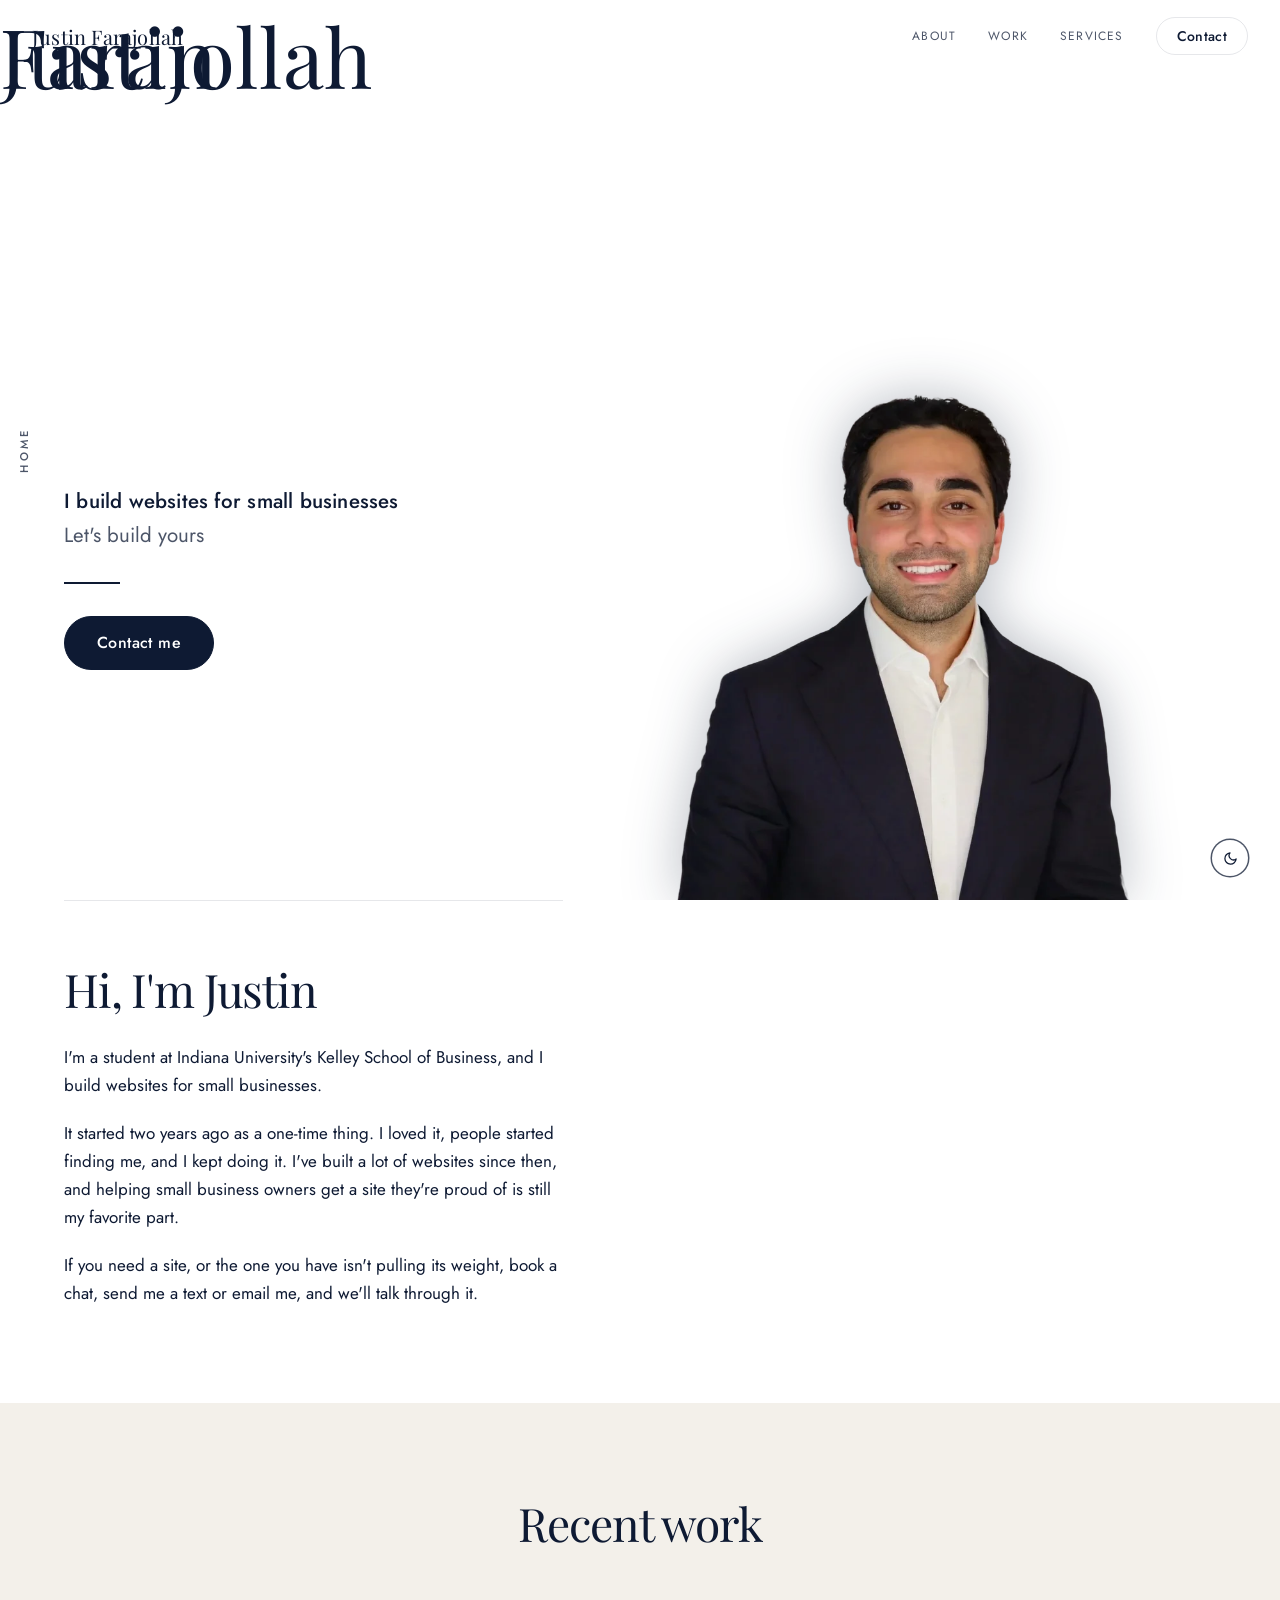
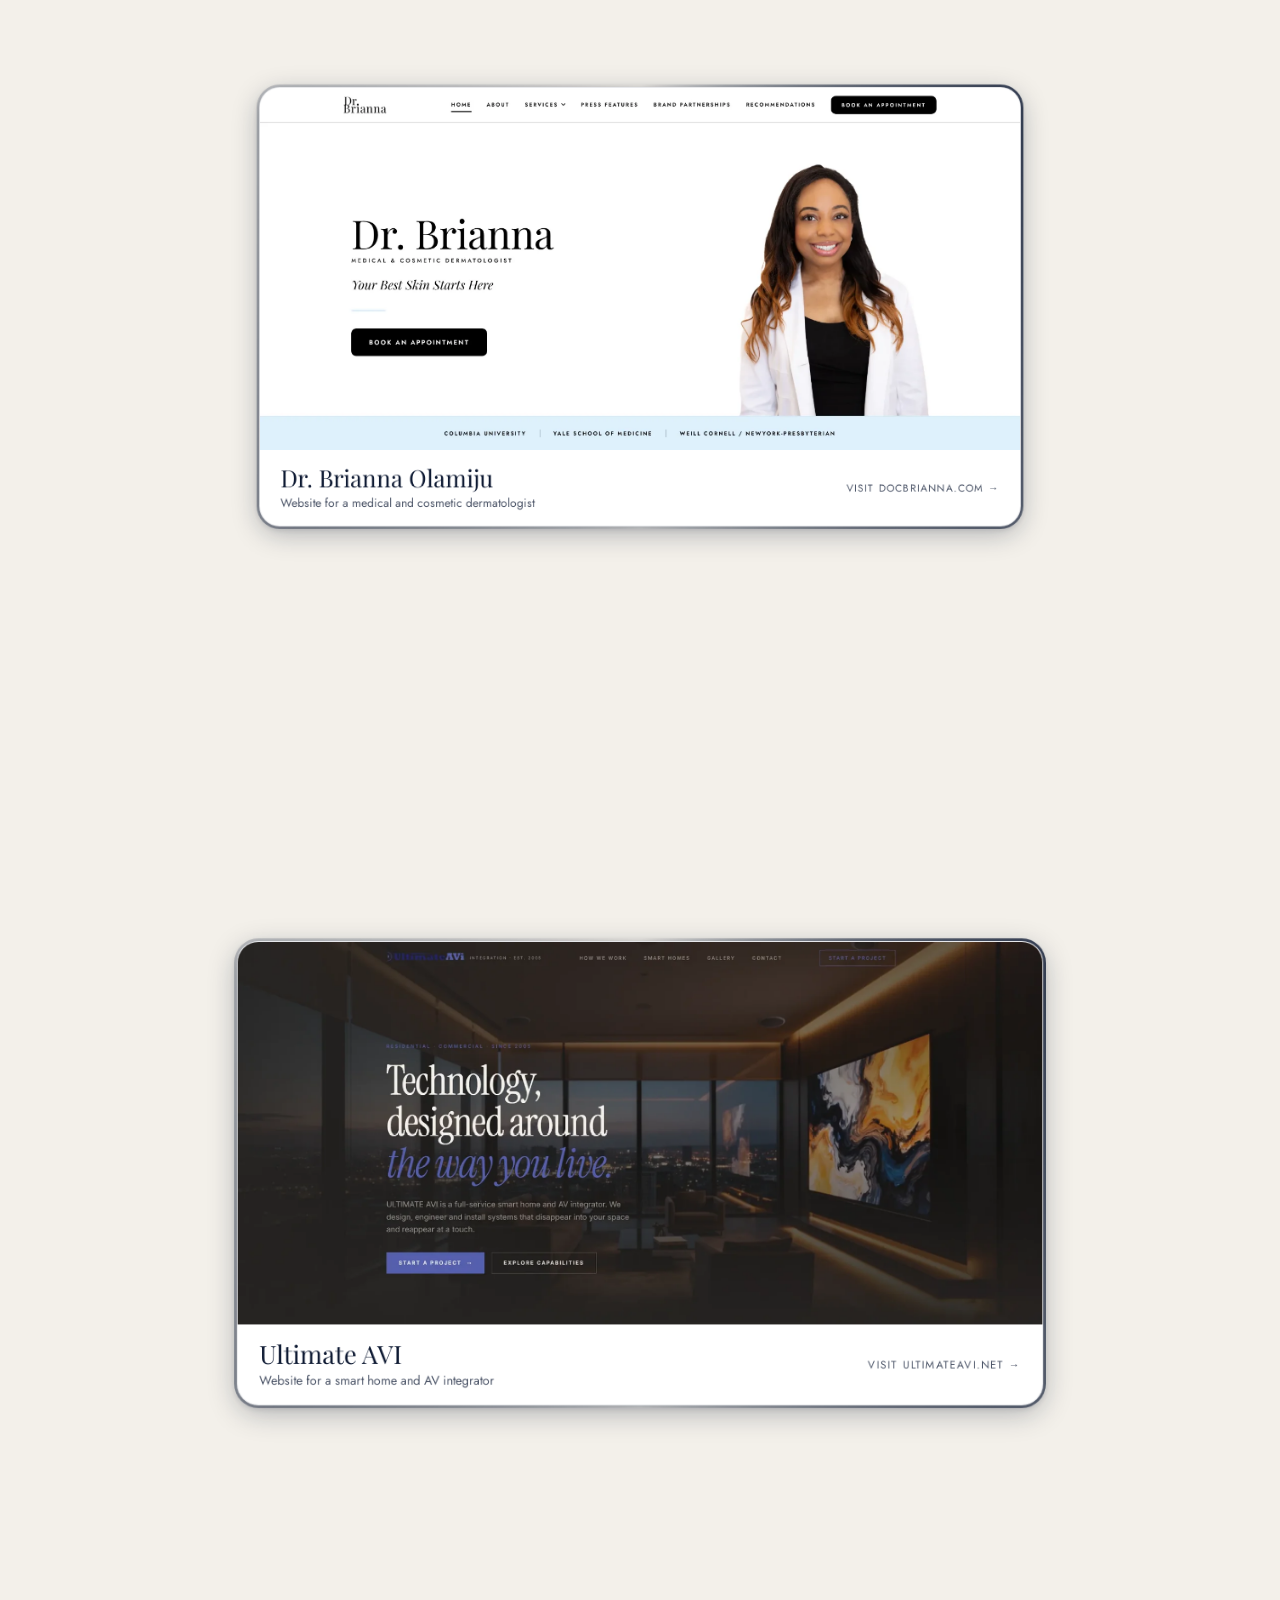
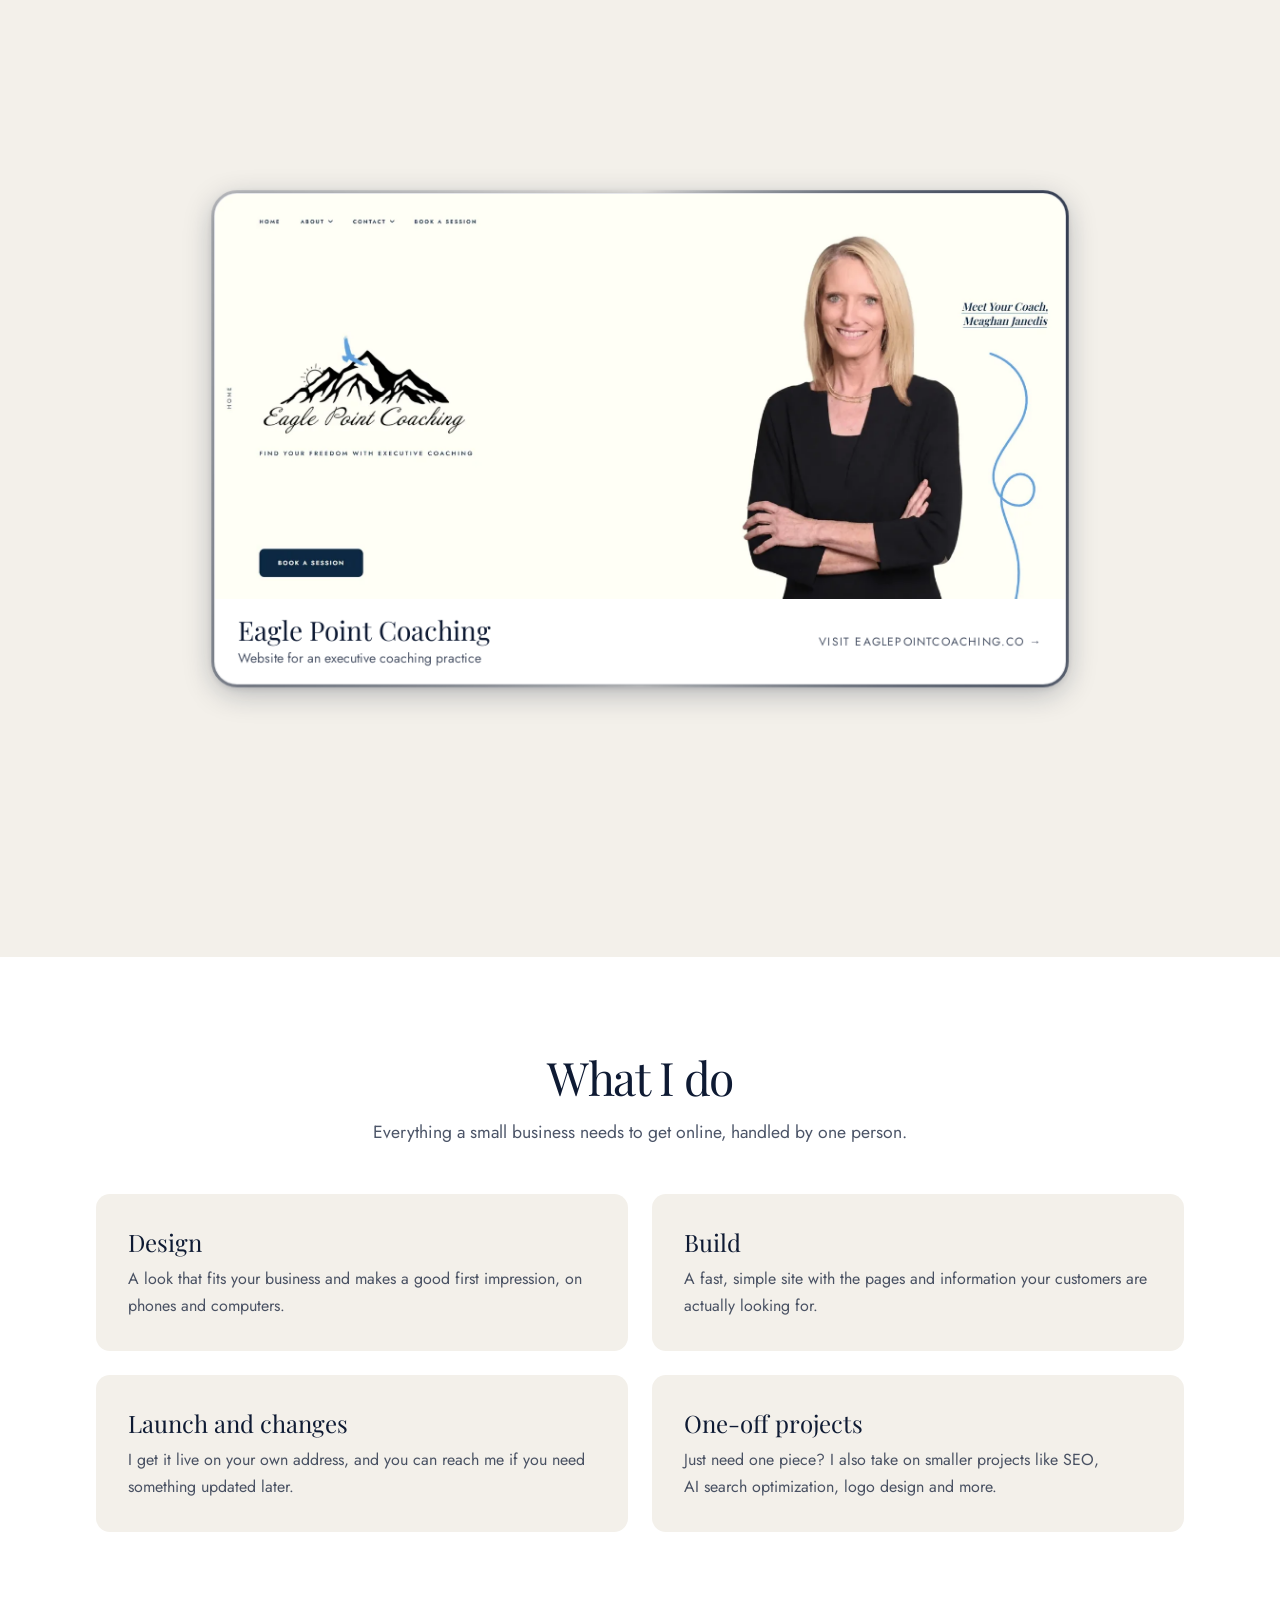
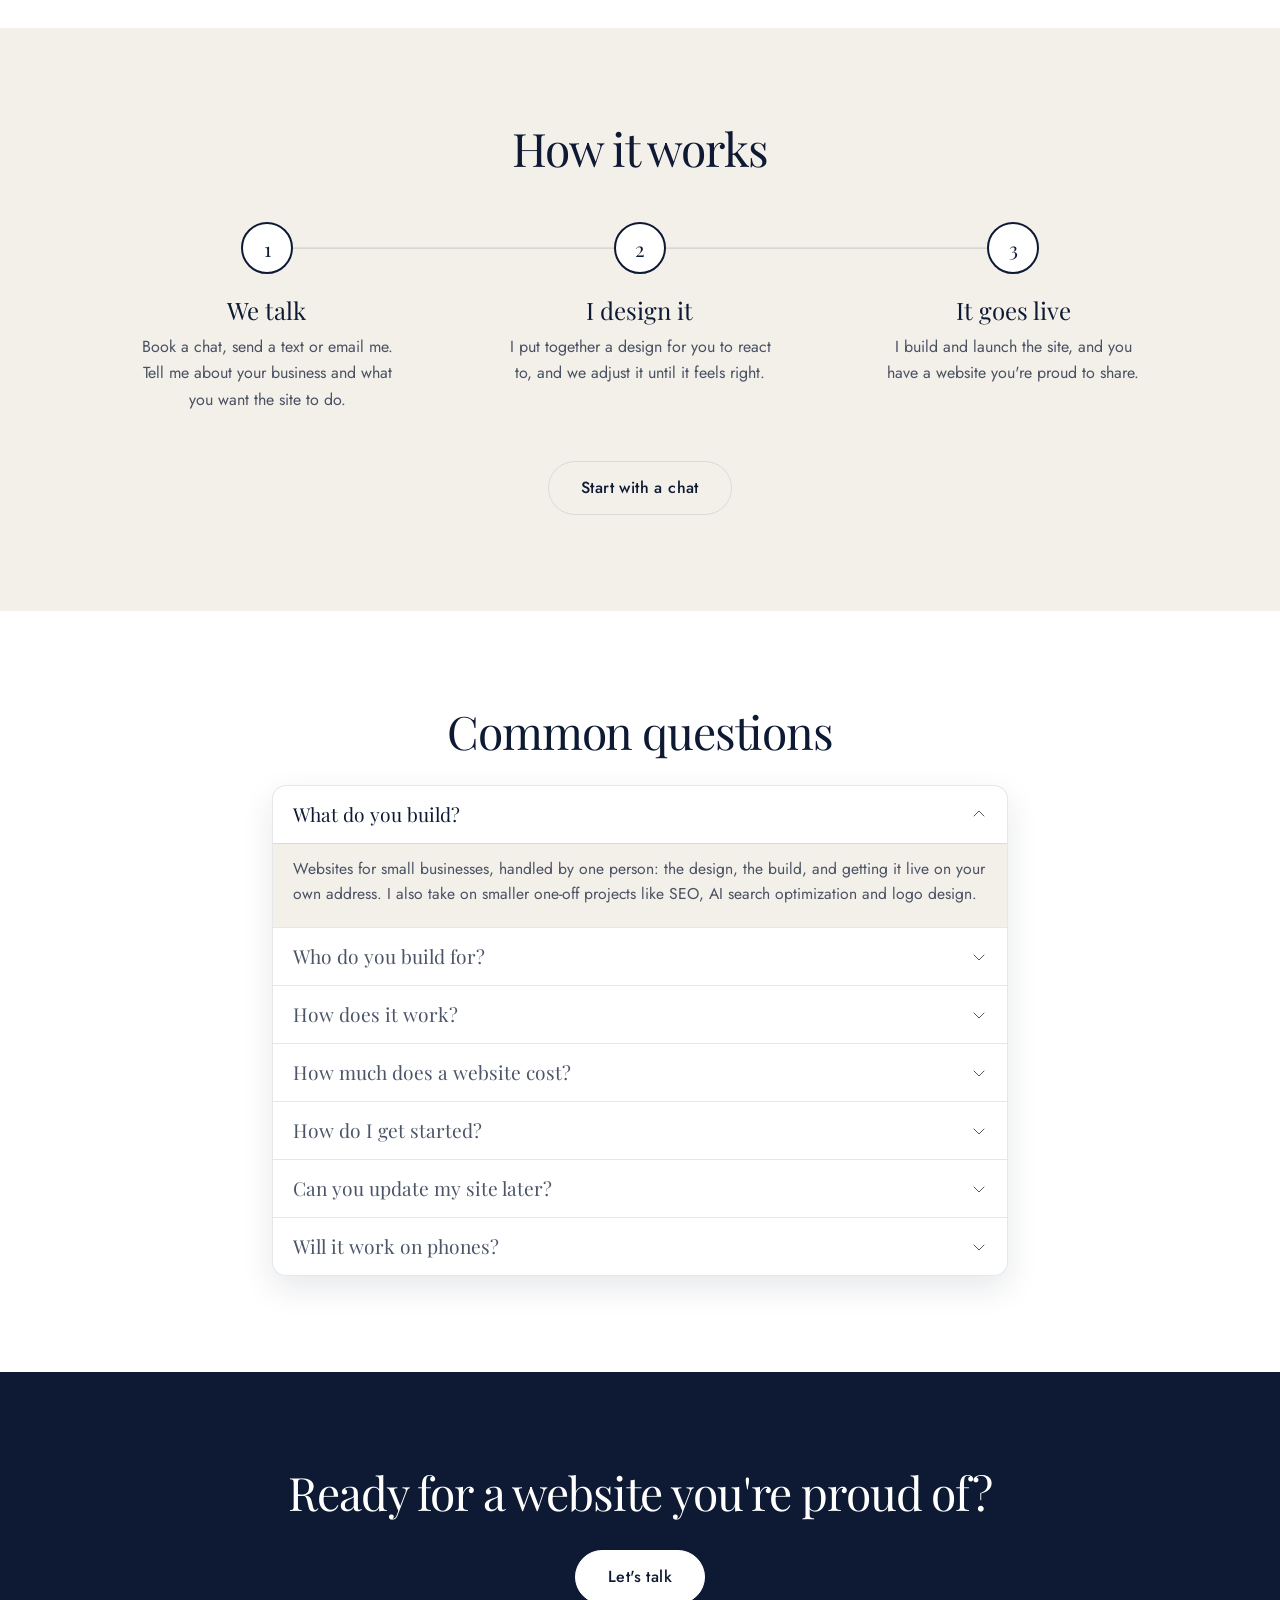
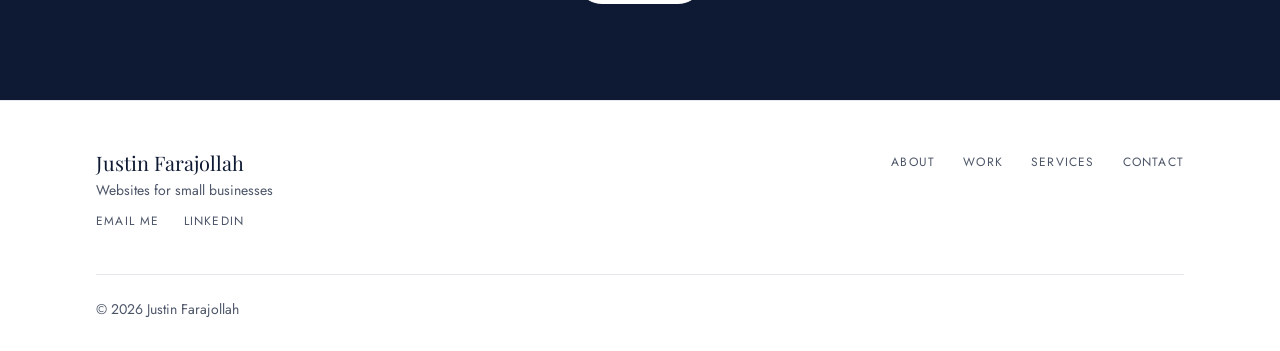
==== commit 3c0b0140: "fable" ====
--- a/index.html
+++ b/index.html
@@ -4,7 +4,7 @@
 <meta charset="UTF-8">
 <meta name="viewport" content="width=device-width, initial-scale=1.0">
 <title>Justin Farajollah | Websites for Small Businesses</title>
-<meta name="description" content="Justin Farajollah builds websites for small businesses. See recent work and book a chat.">
+<meta name="description" content="Justin Farajollah designs, builds and launches websites for small businesses. See recent work, what's included and how it works, then book a chat.">
 <meta name="theme-color" content="#0E1A33">
 <link rel="canonical" href="https://justinfarajollah.com/">
 <link rel="icon" href="/favicon.ico?v=2" sizes="any">
@@ -29,20 +29,49 @@
 <script type="application/ld+json">
 {
   "@context": "https://schema.org",
-  "@type": "ProfessionalService",
-  "name": "Justin Farajollah",
-  "url": "https://justinfarajollah.com/",
-  "image": "https://justinfarajollah.com/images/og-image.png?v=2",
-  "description": "Justin Farajollah builds websites for small businesses.",
-  "telephone": "+1-516-729-4010",
-  "email": "hello@justinfarajollah.com",
-  "serviceType": "Web design"
+  "@graph": [
+    {
+      "@type": "WebSite",
+      "@id": "https://justinfarajollah.com/#website",
+      "url": "https://justinfarajollah.com/",
+      "name": "Justin Farajollah",
+      "description": "Justin Farajollah builds websites for small businesses.",
+      "inLanguage": "en",
+      "publisher": { "@id": "https://justinfarajollah.com/#business" }
+    },
+    {
+      "@type": "Person",
+      "@id": "https://justinfarajollah.com/#person",
+      "name": "Justin Farajollah",
+      "url": "https://justinfarajollah.com/",
+      "image": "https://justinfarajollah.com/images/justin-farajollah.webp",
+      "jobTitle": "Web developer",
+      "description": "Justin Farajollah is a student at Indiana University's Kelley School of Business who builds websites for small businesses.",
+      "knowsAbout": ["Web design", "Website development", "SEO", "AI search optimization", "Logo design"],
+      "sameAs": ["https://www.linkedin.com/in/farajollah/"],
+      "worksFor": { "@id": "https://justinfarajollah.com/#business" }
+    },
+    {
+      "@type": "ProfessionalService",
+      "@id": "https://justinfarajollah.com/#business",
+      "name": "Justin Farajollah",
+      "url": "https://justinfarajollah.com/",
+      "image": "https://justinfarajollah.com/images/og-image.png?v=2",
+      "description": "Justin Farajollah builds websites for small businesses.",
+      "serviceType": "Web design",
+      "founder": { "@id": "https://justinfarajollah.com/#person" }
+    }
+  ]
 }
 </script>
 <link rel="preconnect" href="https://fonts.googleapis.com">
 <link rel="preconnect" href="https://fonts.gstatic.com" crossorigin>
 <link href="https://fonts.googleapis.com/css2?family=Playfair+Display:wght@400;500&family=Jost:wght@400;500&display=swap" rel="stylesheet">
-<script>var c=document.documentElement.classList;c.add("js");if(!matchMedia("(prefers-reduced-motion: reduce)").matches)c.add("anim")</script>
+<script>
+var c=document.documentElement.classList;c.add("js");if(!matchMedia("(prefers-reduced-motion: reduce)").matches)c.add("anim");
+/* theme, before the first paint: light, unless this visitor chose dark before */
+(function(){try{var t=null;try{t=localStorage.getItem("theme")}catch(e){}if(t!=="dark")t="light";document.documentElement.dataset.theme=t;var m=document.querySelector('meta[name="theme-color"]');if(m){m.setAttribute("data-light",m.content);if(t==="dark")m.content="#0B1220"}}catch(e){}})();
+</script>
 <link rel="stylesheet" href="styles.css">
 </head>
 <body class="home">
@@ -53,6 +82,20 @@
   <span class="vertical-label-layer vertical-label-ink"><span class="vertical-label-text">Home</span></span>
   <span class="vertical-label-layer vertical-label-white"><span class="vertical-label-text">Home</span></span>
 </div>
+
+<!-- Desktop navigation: a small index at the top right. On narrower screens
+     it is hidden and the links in the top bar are used instead. -->
+<nav class="side-nav" aria-label="Main">
+  <ol>
+    <li><a class="side-link" href="#home">Home</a></li>
+    <li><a class="side-link" href="#about">About</a></li>
+    <li><a class="side-link" href="#work">Work</a></li>
+    <li><a class="side-link" href="#services">What I do</a></li>
+    <li><a class="side-link" href="#process">How it works</a></li>
+    <li><a class="side-link" href="#faq">FAQ</a></li>
+    <li><a class="side-link" href="contact">Contact</a></li>
+  </ol>
+</nav>
 
 <!-- Scroll-linked copy of the hero name: it starts exactly over the hero heading
      and, as you scroll, rearranges onto one line and docks where the small nav
@@ -67,8 +110,8 @@
     <nav aria-label="Main">
       <ul class="nav-links">
         <li class="nav-sec"><a class="nav-link" href="#about">About</a></li>
+        <li class="nav-sec"><a class="nav-link" href="#work">Work</a></li>
         <li class="nav-sec"><a class="nav-link" href="#services">Services</a></li>
-        <li class="nav-sec"><a class="nav-link" href="#work">Work</a></li>
         <li><a class="btn btn-small" href="contact">Contact</a></li>
       </ul>
     </nav>
@@ -87,7 +130,7 @@
         <p class="hero-subheading">I build websites for small businesses</p>
         <p class="hero-tagline">Let's build yours</p>
         <span class="hero-rule" aria-hidden="true"></span>
-        <a class="btn" href="contact">Contact me</a>
+        <a class="btn btn-solid" href="contact">Contact me</a>
       </section>
 
       <section class="about" id="about" data-label="About">
@@ -109,14 +152,81 @@
 
     <aside class="story-photo">
       <div class="photo-pin">
-        <img src="images/justin-farajollah.webp" width="900" height="900" alt="Justin Farajollah">
+        <img src="images/justin-farajollah.webp" width="900" height="900" fetchpriority="high" alt="Justin Farajollah">
       </div>
     </aside>
 
   </div>
 
-  <!-- SECTION 3: SERVICES -->
-  <section class="section section-stone" id="services" data-label="Services">
+  <!-- SECTION 3: RECENT WORK -->
+  <section class="section section-stone" id="work" data-label="Work">
+    <div class="section-inner">
+      <h2 class="section-heading section-heading-center">Recent work</h2>
+    </div>
+
+    <!-- Stacking cards: with JS, each project pins under the nav and the next
+         one slides up over it while the earlier card shrinks back (script.js,
+         "stacking cards"). The order here is the stacking order, so the last card
+         ends on top; a new project is just one more .stack-item. Without JS
+         these are plain linked cards in a list. -->
+    <div class="stack" id="work-stack">
+
+      <div class="stack-item">
+        <a class="stack-card" href="https://docbrianna.com" target="_blank" rel="noopener noreferrer">
+          <div class="stack-face">
+            <div class="stack-shot">
+              <img src="images/work-docbrianna.webp" width="1600" height="763" loading="eager" draggable="false" alt="Screenshot of the docbrianna.com homepage, a website for a medical and cosmetic dermatologist">
+            </div>
+            <div class="stack-foot">
+              <div class="stack-text">
+                <h3>Dr. Brianna Olamiju</h3>
+                <p>Website for a medical and cosmetic dermatologist</p>
+              </div>
+              <span class="text-link">Visit docbrianna.com &rarr;</span>
+            </div>
+          </div>
+        </a>
+      </div>
+
+      <div class="stack-item">
+        <a class="stack-card" href="https://ultimateavi.net" target="_blank" rel="noopener noreferrer">
+          <div class="stack-face">
+            <div class="stack-shot">
+              <img src="images/work-ultimateavi.webp" width="1600" height="761" loading="eager" draggable="false" alt="Screenshot of the ultimateavi.net homepage, a website for a smart home and AV integrator">
+            </div>
+            <div class="stack-foot">
+              <div class="stack-text">
+                <h3>Ultimate AVI</h3>
+                <p>Website for a smart home and AV integrator</p>
+              </div>
+              <span class="text-link">Visit ultimateavi.net &rarr;</span>
+            </div>
+          </div>
+        </a>
+      </div>
+
+      <div class="stack-item">
+        <a class="stack-card" href="https://eaglepointcoaching.co" target="_blank" rel="noopener noreferrer">
+          <div class="stack-face">
+            <div class="stack-shot">
+              <img src="images/work-eaglepoint.webp" width="1600" height="763" loading="eager" draggable="false" alt="Screenshot of the eaglepointcoaching.co homepage, a website for an executive coaching practice">
+            </div>
+            <div class="stack-foot">
+              <div class="stack-text">
+                <h3>Eagle Point Coaching</h3>
+                <p>Website for an executive coaching practice</p>
+              </div>
+              <span class="text-link">Visit eaglepointcoaching.co &rarr;</span>
+            </div>
+          </div>
+        </a>
+      </div>
+
+    </div>
+  </section>
+
+  <!-- SECTION 4: SERVICES -->
+  <section class="section" id="services" data-label="Services">
     <div class="section-inner">
       <h2 class="section-heading section-heading-center">What I do</h2>
       <p class="section-lede">Everything a small business needs to get online, handled by one person.</p>
@@ -142,8 +252,8 @@
     </div>
   </section>
 
-  <!-- SECTION 4: HOW IT WORKS -->
-  <section class="section" id="process" data-label="Process">
+  <!-- SECTION 5: HOW IT WORKS -->
+  <section class="section section-stone" id="process" data-label="Process">
     <div class="section-inner">
       <h2 class="section-heading section-heading-center">How it works</h2>
 
@@ -175,65 +285,63 @@
     </div>
   </section>
 
-  <!-- SECTION 5: RECENT WORK -->
-  <section class="section section-stone" id="work" data-label="Work">
+  <!-- SECTION 6: COMMON QUESTIONS
+       Plain headings and answers here; script.js turns them into an accordion
+       (one open at a time). Without JS every answer is simply shown. To add a
+       question, copy one .faq-item block and give it a new data-id. -->
+  <section class="section" id="faq" data-label="FAQ">
     <div class="section-inner">
-      <h2 class="section-heading section-heading-center">Recent work</h2>
-
-      <!-- Floating carousel: one project in the foreground, its neighbours behind
-           and to either side. script.js sets data-pos (-2..2) on each card;
-           without JS the cards simply sit in a grid of plain links. -->
-      <div class="carousel" id="work-carousel" role="region" aria-roledescription="carousel" aria-label="Recent work">
-        <div class="car-stage">
-
-        <a class="work-card" data-pos="-1" data-name="Ultimate AVI" href="https://ultimateavi.net" target="_blank" rel="noopener noreferrer">
-          <div class="float">
-            <div class="browser">
-              <div class="browser-bar" aria-hidden="true"><span></span><span></span><span></span><em>ultimateavi.net</em></div>
-              <img src="images/work-ultimateavi.webp" width="1600" height="761" loading="lazy" alt="Screenshot of the ultimateavi.net homepage, a website for a smart home and AV integrator">
-            </div>
-            <h3>Ultimate AVI</h3>
-            <p>Website for a smart home and AV integrator</p>
-            <span class="text-link">Visit ultimateavi.net &rarr;</span>
-          </div>
-        </a>
-
-        <a class="work-card" data-pos="0" data-name="Dr. Brianna Olamiju" aria-current="true" href="https://docbrianna.com" target="_blank" rel="noopener noreferrer">
-          <div class="float">
-            <div class="browser">
-              <div class="browser-bar" aria-hidden="true"><span></span><span></span><span></span><em>docbrianna.com</em></div>
-              <img src="images/work-docbrianna.webp" width="1600" height="761" loading="lazy" alt="Screenshot of the docbrianna.com homepage, a website for a medical and cosmetic dermatologist">
-            </div>
-            <h3>Dr. Brianna Olamiju</h3>
-            <p>Website for a medical and cosmetic dermatologist</p>
-            <span class="text-link">Visit docbrianna.com &rarr;</span>
-          </div>
-        </a>
-
-        <a class="work-card" data-pos="1" data-name="Eagle Point Coaching" href="https://eaglepointcoaching.co" target="_blank" rel="noopener noreferrer">
-          <div class="float">
-            <div class="browser">
-              <div class="browser-bar" aria-hidden="true"><span></span><span></span><span></span><em>eaglepointcoaching.co</em></div>
-              <img src="images/work-eaglepoint.webp" width="1600" height="761" loading="lazy" alt="Screenshot of the eaglepointcoaching.co homepage, a website for an executive coaching practice">
-            </div>
-            <h3>Eagle Point Coaching</h3>
-            <p>Website for an executive coaching practice</p>
-            <span class="text-link">Visit eaglepointcoaching.co &rarr;</span>
-          </div>
-        </a>
-
-        </div>
-
-        <div class="car-controls">
-          <button class="car-arrow car-prev" type="button" aria-label="Show the previous project"><svg viewBox="0 0 24 24" aria-hidden="true" fill="none" stroke="currentColor" stroke-width="1.5" stroke-linecap="round" stroke-linejoin="round"><path d="M15 5l-7 7 7 7"/></svg></button>
-          <button class="car-arrow car-next" type="button" aria-label="Show the next project"><svg viewBox="0 0 24 24" aria-hidden="true" fill="none" stroke="currentColor" stroke-width="1.5" stroke-linecap="round" stroke-linejoin="round"><path d="M9 5l7 7-7 7"/></svg></button>
-        </div>
-        <p class="car-status" aria-live="polite"></p>
-      </div>
-    </div>
-  </section>
-
-  <!-- SECTION 6: CLOSING CTA -->
+      <h2 class="section-heading section-heading-center">Common questions</h2>
+
+      <div class="faq-list">
+        <div class="faq-item" data-id="build">
+          <h3 class="faq-title">What do you build?</h3>
+          <div class="faq-body">
+            <p>Websites for small businesses, handled by one person: the design, the build, and getting it live on your own address. I also take on smaller one-off projects like SEO, AI search optimization and logo design.</p>
+          </div>
+        </div>
+        <div class="faq-item" data-id="who">
+          <h3 class="faq-title">Who do you build for?</h3>
+          <div class="faq-body">
+            <p>Small businesses. My most recent sites are for a dermatologist, an executive coaching practice and a smart home and AV integrator.</p>
+          </div>
+        </div>
+        <div class="faq-item" data-id="how">
+          <h3 class="faq-title">How does it work?</h3>
+          <div class="faq-body">
+            <p>We talk, I design it, and it goes live. I put together a design for you to react to, and we adjust it until it feels right. Then I build and launch the site.</p>
+          </div>
+        </div>
+        <div class="faq-item" data-id="cost">
+          <h3 class="faq-title">How much does a website cost?</h3>
+          <div class="faq-body">
+            <p>Quotes are specific to each business, so the first step is to book a chat.</p>
+          </div>
+        </div>
+        <div class="faq-item" data-id="start">
+          <h3 class="faq-title">How do I get started?</h3>
+          <div class="faq-body">
+            <p>Book a chat, send a text or email me. Tell me about your business and what you want the site to do.</p>
+            <p><a class="text-link" href="contact">Start with a chat</a></p>
+          </div>
+        </div>
+        <div class="faq-item" data-id="updates">
+          <h3 class="faq-title">Can you update my site later?</h3>
+          <div class="faq-body">
+            <p>Yes. You can reach me if you need something updated after it goes live.</p>
+          </div>
+        </div>
+        <div class="faq-item" data-id="phones">
+          <h3 class="faq-title">Will it work on phones?</h3>
+          <div class="faq-body">
+            <p>Yes. The design is built to look good on phones and computers.</p>
+          </div>
+        </div>
+      </div>
+    </div>
+  </section>
+
+  <!-- SECTION 7: CLOSING CTA -->
   <section class="section section-ink cta-section" id="contact-cta" data-label="Contact">
     <div class="section-inner section-inner-narrow">
       <h2 class="cta-heading">Ready for a website you're proud of?</h2>
@@ -248,13 +356,16 @@
     <div class="footer-brand">
       <a class="footer-name" href="./">Justin Farajollah</a>
       <p>Websites for small businesses</p>
-      <a class="text-link footer-email" href="mailto:hello@justinfarajollah.com">hello@justinfarajollah.com</a>
+      <p class="footer-links">
+        <a class="text-link footer-email" href="contact">Email me</a>
+        <a class="text-link" href="https://www.linkedin.com/in/farajollah/" target="_blank" rel="noopener noreferrer">LinkedIn</a>
+      </p>
     </div>
     <nav class="footer-nav" aria-label="Footer">
       <ul>
         <li><a href="#about">About</a></li>
+        <li><a href="#work">Work</a></li>
         <li><a href="#services">Services</a></li>
-        <li><a href="#work">Work</a></li>
         <li><a href="contact">Contact</a></li>
       </ul>
     </nav>
@@ -262,6 +373,14 @@
   <p class="footer-copy">&copy; 2026 Justin Farajollah</p>
 </footer>
 
+<!-- Theme: the curtain that wipes across when the theme changes, and the
+     button that changes it (script.js, last block). -->
+<div class="theme-curtain" id="theme-curtain" aria-hidden="true"></div>
+<button class="theme-toggle" id="theme-toggle" type="button" aria-label="Dark mode" aria-pressed="false">
+  <svg class="theme-moon" width="15" height="15" viewBox="0 0 24 24" fill="none" stroke="currentColor" stroke-width="2" stroke-linecap="round" stroke-linejoin="round" aria-hidden="true"><path d="M21 12.79A9 9 0 1 1 11.21 3 7 7 0 0 0 21 12.79z"/></svg>
+  <svg class="theme-sun" width="15" height="15" viewBox="0 0 24 24" fill="none" stroke="currentColor" stroke-width="2" stroke-linecap="round" stroke-linejoin="round" aria-hidden="true"><circle cx="12" cy="12" r="4"/><line x1="12" y1="1" x2="12" y2="3"/><line x1="12" y1="21" x2="12" y2="23"/><line x1="4.22" y1="4.22" x2="5.64" y2="5.64"/><line x1="18.36" y1="18.36" x2="19.78" y2="19.78"/><line x1="1" y1="12" x2="3" y2="12"/><line x1="21" y1="12" x2="23" y2="12"/><line x1="4.22" y1="19.78" x2="5.64" y2="18.36"/><line x1="18.36" y1="5.64" x2="19.78" y2="4.22"/></svg>
+</button>
+
 <script src="script.js"></script>
 </body>
 </html>
--- a/styles.css
+++ b/styles.css
@@ -2,14 +2,21 @@
    Justin Farajollah | web design for small businesses
    --------------------------------------------------------------------------
    Same bones as docbrianna.com (Playfair Display + Jost, alternating bands,
-   sticky nav, one square-cornered black button), with its own palette:
+   sticky nav, one navy button), with its own palette:
      --ink    navy, ALL text, buttons, the closing band
      --white  page background
      --stone  warm wash for alternating sections (never used for text)
    ========================================================================== */
 
 :root {
-  --white: #FFFFFF;
+  color-scheme: light;
+
+  /* the two page backgrounds. The theme curtain (script.js) reads these, so
+     the curtain and the page always agree. */
+  --page-bg-light: #FFFFFF;
+  --page-bg-dark: #0B1220;
+
+  --white: var(--page-bg-light);   /* page background (the name is historic: it is dark in dark mode) */
   --ink: #0E1A33;
   --stone: #F3F0EA;
   --tint: #E4EAF5;     /* pale navy wash, only for hover highlights */
@@ -18,9 +25,22 @@
   --rule: rgba(14, 26, 51, 0.1);
   --shadow: 0 12px 32px rgba(14, 26, 51, 0.1);
   --shadow-lift: 0 16px 40px rgba(14, 26, 51, 0.14);
-
-  /* one easing curve for every UI transition (the name dock and carousel
-     slide keep their own tuned paths) */
+  --stack-shadow: 0 8px 32px rgba(14, 26, 51, 0.3), 0 2px 8px rgba(14, 26, 51, 0.2);   /* Recent work cards */
+
+  /* the same colours as bare numbers, for rgba(var(--x-rgb), alpha) */
+  --ink-rgb: 14, 26, 51;
+  --page-bg-rgb: 255, 255, 255;
+  --shadow-rgb: 14, 26, 51;
+
+  /* the closing band: a dark band in both themes, with light things on it */
+  --band-bg: #0E1A33;
+  --band-fg: #FFFFFF;
+  --band-fg-hover: #F3F0EA;        /* the light button on the band, hovered */
+
+  --portrait-glow: 0.30;           /* strength of the glow behind the portrait */
+
+  /* one easing curve for every UI transition (the name dock keeps its own
+     tuned path) */
   --ease: cubic-bezier(0.22, 1, 0.36, 1);
 
   --serif: 'Playfair Display', Georgia, serif;
@@ -33,10 +53,42 @@
   --photo: min(36rem, 46vw, calc(100svh - var(--nav-h) - 1rem));
 }
 
+/* Dark theme. script.js (and a small script in each page's <head>) sets
+   data-theme on <html>: the visitor's saved choice, or else their system
+   setting. Everything on the page is drawn from the tokens, so redefining
+   them here is the whole theme. Same navy family; never pure black or white. */
+:root[data-theme="dark"] {
+  color-scheme: dark;
+
+  --white: var(--page-bg-dark);    /* page background */
+  --ink: #E8ECF4;                  /* text */
+  --stone: #111B30;                /* alternating section wash */
+  --tint: #1C2A4A;
+
+  --ink-soft: rgba(232, 236, 244, 0.74);
+  --rule: rgba(232, 236, 244, 0.14);
+  --shadow: 0 12px 32px rgba(3, 6, 14, 0.45);
+  --shadow-lift: 0 16px 40px rgba(3, 6, 14, 0.5);
+  --stack-shadow: 0 8px 32px rgba(3, 6, 14, 0.55), 0 2px 8px rgba(3, 6, 14, 0.4);
+
+  --ink-rgb: 232, 236, 244;
+  --page-bg-rgb: 11, 18, 32;
+  --shadow-rgb: 3, 6, 14;
+
+  --band-bg: #172342;              /* still a dark band, a little lighter than the page */
+  --band-fg: #E8ECF4;
+  --band-fg-hover: #CBD3E3;
+
+  --portrait-glow: 0.12;
+}
+
 * { box-sizing: border-box; }
 
 html { scroll-behavior: smooth; }
 html, body { margin: 0; padding: 0; }
+/* the top bar sits above the theme curtain, so it (and the page behind it)
+   changes colour smoothly; everything else switches while hidden under the curtain */
+html, body { transition: background-color .3s ease, color .3s ease; }
 
 @media (prefers-reduced-motion: reduce) {
   html { scroll-behavior: auto; }
@@ -79,63 +131,95 @@
   to   { opacity: 1; transform: translateY(0); }
 }
 
-/* ---------- BUTTONS & LINKS ---------- */
+/* ---------- BUTTONS & LINKS ----------
+   One look for the whole site, taken from the contact page's "Let's talk"
+   panel: buttons are outlined pills that fill with ink on hover (like "Book a
+   chat"), and plain links are small, spaced capitals that darken and gain a
+   hairline underline on hover (like "Copy number / Email me"). */
 
 .btn {
-  display: inline-block;
-  background: var(--ink);
-  color: var(--white);
-  padding: 0.75rem 1.5rem;
-  border-radius: 10px;
+  display: inline-flex;
+  align-items: center;
+  justify-content: center;
+  gap: 12px;
+  padding: 16px 32px;
+  border: 1px solid var(--rule);
+  border-radius: 9999px;
+  background: transparent;
+  color: var(--ink);
   font-family: var(--sans);
   font-size: 1rem;
   line-height: 1.25rem;
   font-weight: 500;
-  border: 2px solid var(--ink);
+  letter-spacing: .025em;
   cursor: pointer;
-  transition:
-    background-color 160ms var(--ease),
-    border-color 160ms var(--ease),
-    color 160ms var(--ease),
-    transform 120ms var(--ease);
-}
-
+  transition: border-color 500ms, background-color 500ms, color 500ms, box-shadow 500ms, transform 500ms;
+}
 .btn:hover,
 .btn:focus-visible {
-  background: var(--stone);
-  color: var(--ink);
+  border-color: var(--ink);
+  background: var(--ink);
+  color: var(--white);
+  box-shadow: 0 0 30px rgba(var(--shadow-rgb), .1), 0 10px 40px rgba(var(--shadow-rgb), .08);
+  transform: scale(1.02);
 }
 .btn:active { transform: scale(0.98); }
 
 .btn-small {
-  padding: 0.375rem 1rem;
-  font-size: 0.9375rem;
-}
-
-/* Inverted button for the navy closing band */
-.btn-light {
-  background: var(--white);
-  color: var(--ink);
-  border-color: var(--white);
-}
+  padding: 8px 20px;
+  font-size: 14px;
+}
+@media (max-width: 639.98px) {
+  .btn { padding: 12px 24px; font-size: 14px; }
+  .btn-small { padding: 8px 18px; }
+}
+
+/* The two main calls to action on the home page are the same pill, but solid
+   in the most contrasting colour: ink on the page ("Contact me")... */
+.btn-solid {
+  border-color: var(--ink);
+  background: var(--ink);
+  color: var(--white);
+}
+/* ...and light on the navy closing band ("Let's talk") */
+.btn-light,
 .btn-light:hover,
 .btn-light:focus-visible {
-  background: var(--stone);
-  border-color: var(--stone);
-}
-
-.text-link {
+  border-color: var(--band-fg);
+  background: var(--band-fg);
+  color: var(--band-bg);
+}
+
+/* quiet links: "Visit ...", "Back to home", the footer links, the bar's links */
+.text-link,
+.nav-link,
+.footer-nav a {
   display: inline-block;
-  font-size: 0.9375rem;
-  font-weight: 500;
-  border-bottom: 2px solid var(--rule);
-  padding-bottom: 2px;
-  transition: border-color 160ms var(--ease);
+  padding: 4px 0;
+  font-size: 12px;
+  line-height: 1.5;
+  font-weight: 400;
+  letter-spacing: .1em;
+  text-transform: uppercase;
+  color: var(--ink-soft);
+  text-decoration-line: underline;
+  text-decoration-thickness: 1px;
+  text-decoration-color: transparent;
+  text-underline-offset: 4px;
 }
 a:hover > .text-link,
 a:focus-visible > .text-link,
 a.text-link:hover,
-a.text-link:focus-visible { border-bottom-color: var(--ink); }
+a.text-link:focus-visible,
+.nav-link:hover,
+.nav-link:focus-visible,
+.nav-link[aria-current="page"],
+.footer-nav a:hover,
+.footer-nav a:focus-visible {
+  color: var(--ink);
+  text-decoration-color: var(--ink);
+}
+
 
 /* ---------- TOP NAV ---------- */
 
@@ -145,12 +229,13 @@
   z-index: 50;
   background: var(--white);
   border-bottom: 1px solid var(--rule);
+  transition: background-color .3s ease, border-color .3s ease, color .3s ease;
 }
 
 /* frosted bar: the page softly shows through as it scrolls underneath */
 @supports ((backdrop-filter: blur(1px)) or (-webkit-backdrop-filter: blur(1px))) {
   .topnav {
-    background: rgba(255, 255, 255, 0.88);
+    background: rgba(var(--page-bg-rgb), 0.88);
     -webkit-backdrop-filter: blur(12px);
     backdrop-filter: blur(12px);
   }
@@ -170,7 +255,7 @@
 .nav-brand {
   white-space: nowrap;
   font-family: var(--serif);
-  font-weight: 500;
+  font-weight: 400;
   font-size: 1.25rem;
   letter-spacing: 0.01em;
 }
@@ -184,18 +269,6 @@
   padding: 0;
 }
 
-.nav-link {
-  font-size: 0.9375rem;
-  font-weight: 500;
-  padding-bottom: 4px;
-  /* underline draws in from the left on hover */
-  background: linear-gradient(currentColor, currentColor) 0 100% / 0 2px no-repeat;
-  transition: background-size 300ms var(--ease);
-}
-.nav-link:hover,
-.nav-link:focus-visible,
-.nav-link[aria-current="page"] { background-size: 100% 2px; }
-
 /* ---------- SECTION SHELL ---------- */
 
 .section {
@@ -205,24 +278,27 @@
 }
 .section-stone { background: var(--stone); }
 .section-ink {
-  background: var(--ink);
-  color: var(--white);
-}
+  background: var(--band-bg);
+  color: var(--band-fg);
+}
+/* on the band the usual ink focus ring would be navy on navy */
+.section-ink :focus-visible { outline-color: var(--band-fg); }
 
 .section-inner { max-width: 68rem; margin: 0 auto; }
 .section-inner-narrow { max-width: 46rem; }
 
 .section-heading {
   font-family: var(--serif);
-  font-weight: 500;
+  font-weight: 400;
   font-size: clamp(2.1rem, 3.6vw, 3.1rem);
   line-height: 1.08;
+  letter-spacing: -.025em;         /* light and slightly tight, like "Let's talk" */
   margin: 0 0 1.75rem;
   text-wrap: balance;
 }
 .section-heading-center { text-align: center; }
 /* a heading with an intro line under it sits closer to that line */
-.section-heading:has(+ .section-lede, + .contact-lede) { margin-bottom: 1rem; }
+.section-heading:has(+ .section-lede) { margin-bottom: 1rem; }
 
 .body-text {
   font-size: 1.0625rem;
@@ -262,7 +338,7 @@
 
 .hero-name {
   font-family: var(--serif);
-  font-weight: 500;
+  font-weight: 400;
   font-size: clamp(2.9rem, 6.4vw, 5.2rem);
   line-height: 1.02;
   margin: 0 0 1rem;
@@ -316,7 +392,15 @@
   margin: 0 auto;
 }
 
+/* A faint glow behind the portrait, in the shape of the portrait: a soft
+   shadow cast by the cutout itself (drop-shadow follows its outline), in the
+   theme's text colour: navy in light, pale in dark. The clip keeps the blur from spilling below the photo's
+   flat bottom edge onto the next band. */
+.photo-pin { clip-path: inset(-80px -80px 0 -80px); }
+.photo-pin img { filter: drop-shadow(0 0 28px rgba(var(--ink-rgb), var(--portrait-glow))); }
+
 .photo-pin img {
+  position: relative;                /* above the glow */
   display: block;
   width: 100%;
   height: 100%;
@@ -341,27 +425,53 @@
 }
 
 .service-card {
-  background: var(--white);
+  /* cursor glow (ported from a 21st.dev "hover glow button"; numbers are the original's) */
+  --glow-size: 200px;      /* original: 200px */
+  --glow-scale: 1.2;       /* original: 1.2 */
+  --glow-ms: 400ms;        /* original: 400ms */
+  --glow-opacity: 1;       /* original: .5, raised: the pale tint barely shows on the stone card below 1 */
+
+  position: relative;
+  overflow: hidden;        /* the rounded corners clip the glow */
+  background: var(--stone);
   border-radius: 14px;
   padding: 2rem;
-  border-top: 2px solid var(--ink);
-  transition: transform 0.25s ease, box-shadow 0.25s ease, background-color 0.25s ease;
-}
-/* same hover as the cards on docbrianna.com: lifts a little, casts a soft
-   shadow and fills with a tint. Mouse only, so a tap on a phone doesn't leave
-   a card stuck highlighted. */
-@media (hover: hover) {
-  .service-card:hover {
-    box-shadow: var(--shadow);
-    background: var(--tint);
+}
+/* the text sits above the glow */
+.service-card > * { position: relative; z-index: 1; }
+
+/* The cards are not links, so they stay put on hover: no lift, no shadow. The
+   only response is the glow, a soft round light under the cursor. script.js
+   writes where the cursor is into --gx / --gy (px from the card's corner).
+   Only the scale is animated; the position never is, so the light tracks the
+   cursor exactly. */
+@media (hover: hover) and (pointer: fine) {
+  .service-card::before {
+    content: "";
+    position: absolute;
+    left: var(--gx, 50%);
+    top: var(--gy, 50%);
+    width: var(--glow-size);
+    height: var(--glow-size);
+    border-radius: 50%;
+    pointer-events: none;
+    z-index: 0;
+    background: radial-gradient(circle, var(--tint) 10%, transparent 70%);
+    opacity: var(--glow-opacity);
+    transform: translate(-50%, -50%) scale(0);
+    transition: transform var(--glow-ms) ease-out;
   }
-}
-@media (hover: hover) and (prefers-reduced-motion: no-preference) {
-  .service-card:hover { transform: translateY(-4px); }
+  /* .is-glowing is the hover state, set by script.js for a mouse or pen only,
+     so a tap on a touch-screen laptop never leaves a glow behind */
+  .service-card.is-glowing::before { transform: translate(-50%, -50%) scale(var(--glow-scale)); }
+}
+/* reduced motion: the glow appears and disappears instantly */
+@media (prefers-reduced-motion: reduce) {
+  .service-card::before { transition: none; }
 }
 .service-card h3 {
   font-family: var(--serif);
-  font-weight: 500;
+  font-weight: 400;
   font-size: 1.5rem;
   margin: 0 0 0.5rem;
 }
@@ -409,11 +519,11 @@
   background: var(--white);
   font-family: var(--serif);
   font-size: 1.25rem;
-  font-weight: 500;
+  font-weight: 400;
 }
 .step h3 {
   font-family: var(--serif);
-  font-weight: 500;
+  font-weight: 400;
   font-size: 1.5rem;
   margin: 0 0 0.5rem;
 }
@@ -425,67 +535,273 @@
 }
 .steps-cta { text-align: center; margin: 3rem 0 0; }
 
-/* ---------- PORTFOLIO ---------- */
-
-.work-card {
+/* ---------- RECENT WORK: stacking cards ----------
+   Ported from a 21st.dev React + GSAP component (its behaviour and numbers,
+   not its code). Each project is one card, and the card is the link itself.
+   Without JS, and on screens too short to hold a card, the cards are a plain
+   list. With JS (html.js) every .stack-item is a full-height box pinned under
+   the nav, so the next card slides up over the last one, and script.js
+   shrinks the earlier cards: it writes transform: scale() on each card, sets
+   --i (the card's index) and overwrites the sizes below from its constants.
+   A card is as tall as its content: the screenshot is always shown whole, at
+   its own proportions (the original's fixed 450px height cut the bottom off).
+   Sticky silently stops working if any ancestor gets overflow hidden, auto or
+   scroll. overflow-x: clip on #work is safe: clip makes no scroll container. */
+
+.stack {
+  --stack-w: 70%;          /* card width (original: 70%) */
+  --stack-foot: 5.75rem;   /* height kept free for the card's footer bar when a card is fitted to a short screen */
+  --stack-radius: 24px;    /* corner radius (original: 24px) */
+  --stack-border: 3px;     /* ring thickness (original: 3px) */
+  --stack-offset: 25px;    /* each card sits this much lower than the one before (original: 25px) */
+  --stack-shift: -5svh;    /* the pile sits a little above the middle (original: -5) */
+
+  display: grid;
+  gap: 2.5rem;
+  max-width: 46rem;
+  margin: 0 auto;
+}
+
+.js #work { overflow-x: clip; }        /* nothing in the stack may cause sideways scroll */
+
+.stack-card {
+  display: block;
+  position: relative;
+  border-radius: var(--stack-radius);
+  isolation: isolate;                  /* keeps the ring (z-index -1) behind the face, not behind the page */
+}
+.stack-card:focus-visible {
+  outline: 2px solid var(--ink);
+  outline-offset: 3px;
+}
+
+/* electric border: script.js adds this element when ELECTRIC_BORDER is on. It
+   is a full disc of colour behind the card; the opaque face covers all but
+   the outer 3px, which is what makes it a ring. */
+.stack-ring {
+  position: absolute;
+  inset: calc(-1 * var(--stack-border));
+  border-radius: calc(var(--stack-radius) + var(--stack-border));
+  z-index: -1;
+  background: conic-gradient(
+    from 0deg,
+    transparent 0deg,
+    rgba(var(--ink-rgb), 0.8) 60deg,
+    rgba(var(--ink-rgb), 0.6) 120deg,
+    transparent 180deg,
+    rgba(var(--ink-rgb), 0.4) 240deg,
+    transparent 360deg
+  );
+}
+
+.stack-face {
+  position: relative;
+  width: 100%;
+  border-radius: var(--stack-radius);
+  overflow: hidden;
+  background: var(--white);
+  border: 1px solid var(--rule);
   display: flex;
   flex-direction: column;
-  gap: 0.25rem;
-}
-
-.work-card h3 {
+  box-shadow: var(--stack-shadow);
+}
+
+.stack-shot { aspect-ratio: 1600 / 761; }
+.stack-shot img {
+  display: block;
+  width: 100%;
+  height: 100%;
+  object-fit: cover;
+  object-position: top;
+}
+
+.stack-foot {
+  flex: none;
+  display: flex;
+  justify-content: space-between;
+  align-items: center;
+  gap: 12px 24px;
+  padding: 16px 24px;
+}
+.stack-text { min-width: 0; }
+.stack-text h3 {
   font-family: var(--serif);
-  font-weight: 500;
-  font-size: 1.5rem;
-  margin: 1rem 0 0;
-}
-
-.work-card p {
-  margin: 0 0 1rem;
-  line-height: 1.6;
+  font-weight: 400;
+  font-size: clamp(20px, 2.4vw, 28px);
+  line-height: 1.2;
+  color: var(--ink);
+  margin: 0;
+}
+.stack-text p {
+  font-family: var(--sans);
+  font-size: 14px;
+  line-height: 1.5;
   color: var(--ink-soft);
-}
-
-.work-card .text-link { align-self: center; }
-
-.browser {
+  margin: 2px 0 0;
+}
+.stack-foot .text-link { flex: none; white-space: nowrap; }
+/* the whole card is the link, so its "Visit" line reacts to the card */
+.stack-card:hover .text-link,
+.stack-card:focus-visible .text-link { color: var(--ink); text-decoration-color: var(--ink); }
+
+/* hover (mouse only): the card grows a touch, so it reads as clickable;
+   script.js also leans it toward the cursor on a spring */
+@media (hover: hover) and (pointer: fine) and (prefers-reduced-motion: no-preference) {
+  .js .stack-card { transition: scale 400ms var(--ease); }
+  .js .stack-card.is-hot { scale: 1.02; }
+}
+
+/* JS on and a screen tall enough to hold a card: the sticky stack. Anything
+   shorter (a phone on its side) keeps the plain list above. */
+@media (min-height: 481px) and (min-width: 700px), (min-height: 601px) {
+  /* the stack runs the full width of the screen, so the section gives up its
+     side padding and the heading keeps a gutter of its own */
+  .js #work { padding-left: 0; padding-right: 0; }
+  .js #work .section-inner { padding: 0 1.5rem; }
+
+  .js .stack {
+    display: block;
+    max-width: none;
+    margin: 0;
+  }
+  .js .stack-item {
+    position: sticky;
+    top: var(--nav-h);
+    height: calc(100vh - var(--nav-h));
+    height: calc(100svh - var(--nav-h));
+    display: flex;
+    align-items: center;
+    justify-content: center;
+    pointer-events: none;              /* a pinned item is a see-through sheet over the cards beneath it... */
+  }
+  /* A card's height follows from its width (screenshot at 1600:761, plus the
+     footer bar). So the width is whichever is smallest: the share of the
+     screen it is allowed, or the width at which the whole card, with room for
+     the pile's offsets (100px), still fits the screen's height. On an
+     ordinary screen the first wins; in a short window the card gets narrower
+     instead of being cut off. */
+  .js .stack-card {
+    pointer-events: auto;              /* ...so only the cards themselves take clicks */
+    width: 88%;                        /* phones (and browsers without svh) */
+    width: min(88%, calc((100svh - var(--nav-h) - 100px - var(--stack-foot)) * 1600 / 761));
+    top: calc(var(--stack-shift) + var(--i, 0) * var(--stack-offset));
+    transform-origin: center top;
+    will-change: transform;
+  }
+}
+
+/* 700px and up: the original's 70% width, up to 1100px */
+@media (min-height: 481px) and (min-width: 700px) {
+  .js .stack-card {
+    width: var(--stack-w);
+    width: min(var(--stack-w), 1100px, calc((100svh - var(--nav-h) - 100px - var(--stack-foot)) * 1600 / 761));
+    max-width: 1100px;
+  }
+}
+
+/* phones: the footer bar stacks (link under the text), so it is taller */
+@media (max-width: 699.98px) {
+  .stack { --stack-foot: 8.5rem; }
+  .stack-foot { flex-direction: column; align-items: flex-start; }
+}
+
+/* ---------- FAQ ("Common questions") ----------
+   Ported from a 21st.dev React + motion accordion (its behaviour and numbers,
+   not its code). In the HTML each question is a plain heading with its answer
+   under it, and that is what shows without JS. script.js adds .is-ready to
+   the list, turns each heading's text into a button with a chevron, and wraps
+   each answer in a panel that opens and closes (.is-open on the item).
+   The height animates with CSS alone: the panel is a one-row grid whose row
+   goes from 0fr to 1fr, so nothing is measured and text can reflow freely. */
+
+.faq-list {
+  max-width: 46rem;
+  margin: 0 auto;
+  border: 1px solid var(--rule);
+  border-radius: 14px;               /* the original was 11px; 14px matches the site's cards */
   background: var(--white);
-  border-radius: 12px;
   overflow: hidden;
   box-shadow: var(--shadow);
-  transition: box-shadow 180ms var(--ease);
-}
-.work-card:hover .browser,
-.work-card:focus-visible .browser { box-shadow: var(--shadow-lift); }
-
-.browser-bar {
+}
+.faq-item + .faq-item { border-top: 1px solid var(--rule); }
+
+.faq-title {
+  margin: 0;
+  padding: 1rem 1.25rem;             /* without JS; with JS the button carries the padding */
+  font-family: var(--serif);
+  font-weight: 400;
+  font-size: 1.2rem;
+  line-height: 1.3;
+  color: var(--ink);
+}
+.faq-list.is-ready .faq-title { padding: 0; }
+
+.faq-btn {
   display: flex;
   align-items: center;
-  gap: 0.5rem;
-  padding: 0.75rem 1rem;
-  border-bottom: 1px solid var(--rule);
-}
-.browser-bar span {
-  width: 0.625rem;
-  height: 0.625rem;
-  border-radius: 50%;
-  background: var(--rule);
-}
-.browser-bar em {
-  font-style: normal;
-  font-size: 0.75rem;
-  letter-spacing: 0.01em;
+  gap: 12px;
+  width: 100%;
+  padding: 1rem 1.25rem;
+  border: none;
+  background: none;
+  font: inherit;
+  text-align: left;
+  color: var(--ink-soft);            /* closed; the open one is full ink */
+  cursor: pointer;
+  transition: background-color 150ms, color 150ms;
+}
+.faq-item.is-open .faq-btn { color: var(--ink); }
+.faq-q { flex: 1; min-width: 0; }
+.faq-chevron {
+  flex-shrink: 0;
+  width: 16px;                       /* the original was 13px, sized for 13px text */
+  height: 16px;
   color: var(--ink-soft);
-  margin-left: 0.5rem;
-}
-
-.browser img {
-  display: block;
-  width: 100%;
-  height: auto;
-  aspect-ratio: 1600 / 763;
-  object-fit: cover;
-  object-position: top;
+  transition: transform 200ms cubic-bezier(0.23, 1, 0.32, 1);
+}
+.faq-item.is-open .faq-chevron { transform: rotate(180deg); }
+@media (hover: hover) {
+  .faq-btn:hover { background: var(--tint); }
+}
+.faq-btn:focus-visible {
+  outline: none;
+  background: var(--tint);
+  box-shadow: inset 0 0 0 2px var(--ink);
+}
+
+/* the panel: a grid row that grows from nothing to the height of its content */
+.faq-panel {
+  display: grid;
+  grid-template-rows: 0fr;
+  transition: grid-template-rows 300ms cubic-bezier(0.23, 1, 0.32, 1);
+}
+.faq-item.is-open .faq-panel { grid-template-rows: 1fr; }
+.faq-clip { min-height: 0; overflow: hidden; }
+
+/* the answer. Its top rule and stone fill travel with it, so a closed item
+   shows neither. */
+.faq-body {
+  padding: 0.75rem 1.25rem 1.25rem;
+  border-top: 1px solid var(--rule);
+  background: var(--stone);
+  font-family: var(--sans);
+  font-size: 0.98rem;
+  line-height: 1.65;
+  color: var(--ink-soft);
+}
+.faq-body p { margin: 0; }
+.faq-body p + p { margin-top: 0.75rem; }
+.faq-body p + p .text-link { margin-top: -4px; }
+
+/* fade: a transition uses the timing of the state it is going TO, so the
+   closing timing lives in the closed rule and the opening timing in the open one */
+.faq-list.is-ready .faq-body {
+  opacity: 0;
+  transition: opacity 140ms cubic-bezier(0.4, 0, 1, 1);
+}
+.faq-list.is-ready .faq-item.is-open .faq-body {
+  opacity: 1;
+  transition: opacity 180ms cubic-bezier(0.23, 1, 0.32, 1);
 }
 
 /* ---------- CLOSING CTA ---------- */
@@ -497,89 +813,476 @@
 
 .cta-heading {
   font-family: var(--serif);
-  font-weight: 500;
-  font-size: clamp(2rem, 3.6vw, 3rem);
-  line-height: 1.12;
+  font-weight: 400;
+  font-size: clamp(2.1rem, 3.6vw, 3.1rem);   /* same size and leading as .section-heading */
+  line-height: 1.08;
+  letter-spacing: -.025em;
   margin: 0 0 2rem;
   text-wrap: balance;
 }
 
-/* ---------- CONTACT PAGE ---------- */
-
-.contact-lede {
+/* ---------- CONTACT PAGE: "Let's work together" ----------
+   Ported from a 21st.dev React component (its behaviour and numbers, not its
+   code). A big headline with a round arrow button under it; clicking either
+   fades that view out and brings in the "Let's talk" panel with the ways to
+   reach me. script.js adds two classes to the section, .is-clicked straight
+   away and .is-success half a second later, and every state below hangs off
+   those two. Without JS (no html.js) nothing is hidden: the headline, the
+   paragraph and the panel are simply stacked.
+   Colours: the original's theme maps to --ink (text), --white (background),
+   --ink-soft (quiet text) and --rule (borders). The thin lines are --ink at
+   20%, because --rule on its own is too faint for a 1px line. */
+
+.section.lw {
+  --lw-ease: cubic-bezier(.16, 1, .3, 1);   /* original: cubic-bezier(0.16, 1, 0.3, 1); script.js sets it from EASE */
+
+  display: flex;
+  flex-direction: column;
+  align-items: center;
+  justify-content: center;
+  min-height: calc(100vh - var(--nav-h));
+  min-height: calc(100svh - var(--nav-h));
+  padding: 2.5rem 1.5rem;
+}
+
+.lw-inner {
+  position: relative;
+  display: flex;
+  flex-direction: column;
+  align-items: center;
+  gap: 48px;
+}
+
+/* "Now accepting new projects": a quiet line under the headline group */
+.lw-avail {
+  margin: 0;
   text-align: center;
+  transition: opacity 500ms, transform 500ms, visibility 500ms;
+}
+.lw-avail + .lw-bottom { margin-top: -16px; }
+.lw-avail-text {
+  font-size: 14px;
+  font-weight: 500;
+  letter-spacing: .1em;
+  text-transform: uppercase;
+  color: var(--ink-soft);
+}
+
+/* 2. The headline group: the thing you hover and click. Its hover look is
+   written once, as variables: resting values here, hover values further down. */
+.lw-head {
+  --lw-lift: 0%;                    /* how far each line of the headline rises */
+  --lw-ring-line: var(--rule);
+  --lw-ring-fill: transparent;
+  --lw-ring-scale: 1;
+  --lw-arrow-move: 0px;             /* the arrow moves this far right and up */
+  --lw-arrow-ink: var(--ink);
+  --lw-side-scale: 1;
+  --lw-side-opacity: .2;
+
+  position: relative;
+  display: flex;
+  flex-direction: column;
+  align-items: center;
+  gap: 24px;
+}
+.js .lw-head { cursor: pointer; }
+
+.lw-title {
+  margin: 0;
+  text-align: center;
+  font-family: var(--serif);
+  font-weight: 400;                 /* the original's 300 is not loaded */
+  font-size: 3rem;
+  line-height: 1.05;
+  letter-spacing: -.025em;
+  color: var(--ink);
+  transition: opacity 700ms var(--lw-ease), transform 700ms var(--lw-ease);
+}
+/* each line is a window its text can slide inside; the bottom padding keeps
+   Playfair's descenders (the g in "together") from being cut off */
+.lw-line {
+  display: block;
+  overflow: hidden;
+  padding-bottom: .12em;
+}
+.lw-line > span {
+  display: block;
+  transform: translateY(var(--lw-lift));
+  transition: transform 700ms var(--lw-ease);
+}
+.lw-line + .lw-line > span { transition-delay: 75ms; }
+.lw-muted { opacity: .6; }
+
+/* the round button: a ring with an arrow on top */
+.lw-trigger {
+  position: relative;
+  display: flex;
+  align-items: center;
+  justify-content: center;
+  width: 64px;
+  height: 64px;
+  margin: 16px 0 0;
+  padding: 0;
+  border: 0;
+  border-radius: 50%;
+  background: none;
+  cursor: pointer;
+}
+.lw-trigger:focus-visible {
+  outline: 2px solid var(--ink);
+  outline-offset: 4px;
+}
+.lw-ring {
+  position: absolute;
+  inset: 0;
+  border: 1px solid var(--lw-ring-line);
+  border-radius: 50%;
+  background: var(--lw-ring-fill);
+  transform: scale(var(--lw-ring-scale));
+  pointer-events: none;
+  transition: border-color 500ms ease-out, background-color 500ms ease-out, transform 500ms ease-out, opacity 500ms ease-out;
+}
+.lw-arrow {
+  position: relative;
+  width: 24px;
+  height: 24px;
+  color: var(--lw-arrow-ink);
+  transform: translate(var(--lw-arrow-move), calc(-1 * var(--lw-arrow-move)));
+  transition: transform 500ms var(--lw-ease), color 500ms var(--lw-ease), opacity 500ms var(--lw-ease);
+}
+
+/* the two short lines either side of the group */
+.lw-side {
+  position: absolute;
+  top: 50%;
+  width: 32px;
+  height: 1px;
+  background: var(--ink);
+  opacity: var(--lw-side-opacity);
+  transform: translate(var(--lw-side-x, 0px), -50%) scaleX(var(--lw-side-scale));
+  transition: transform 500ms, opacity 500ms;
+}
+.lw-side-left { left: -32px; }
+.lw-side-right { right: -32px; }
+
+/* 3. The paragraph under it */
+.lw-bottom {
+  margin-top: 32px;
+  display: flex;
+  flex-direction: column;
+  align-items: center;
+  gap: 16px;
+  text-align: center;
+  transition: opacity 500ms 100ms, transform 500ms 100ms, visibility 500ms 100ms;
+}
+/* same size and leading as the intro lines on the home page (.section-lede);
+   the original's 14px read as small print next to them */
+.lw-bottom p {
+  margin: 0;
+  max-width: 28rem;
   font-size: 1.1rem;
   line-height: 1.6;
   color: var(--ink-soft);
-  margin: 0 auto 3rem;
-  max-width: 34rem;
-}
-
-.contact-grid {
-  display: grid;
-  grid-template-columns: repeat(3, minmax(0, 1fr));
-  gap: 1.5rem;
-  align-items: stretch;
-}
-
-.contact-card {
-  background: var(--stone);
-  border-radius: 14px;
-  padding: 2rem;
+}
+
+/* 4. The "Let's talk" panel */
+.lw-panel {
   display: flex;
   flex-direction: column;
-  align-items: flex-start;
-  gap: 1rem;
-  /* fades up once on load, the cards a beat apart */
-  animation: fadeInUp 500ms var(--ease) backwards;
-}
-
-.contact-card:nth-child(2) { animation-delay: 60ms; }
-.contact-card:nth-child(3) { animation-delay: 120ms; }
-
-.contact-lede { animation: fadeInUp 500ms var(--ease) backwards; }
-
-.contact-card h2 {
+  align-items: center;
+  justify-content: center;
+  gap: 32px;
+}
+.lw-panel-head {
+  display: flex;
+  flex-direction: column;
+  align-items: center;
+  gap: 8px;
+}
+.lw-label {
+  font-size: 12px;
+  font-weight: 500;
+  letter-spacing: .3em;
+  text-transform: uppercase;
+  color: var(--ink-soft);
+}
+.lw-talk {
+  margin: 0;
   font-family: var(--serif);
+  font-weight: 400;
+  font-size: 1.875rem;
+  letter-spacing: -.025em;
+  color: var(--ink);
+}
+/* focus is moved to this heading when the panel appears, so keyboard and
+   screen reader users land in the right place. It is not a control, so it
+   shows no focus ring. */
+.lw-talk:focus { outline: none; }
+
+/* read out by screen readers, never seen (the "Copied" announcement) */
+.visually-hidden {
+  position: absolute;
+  width: 1px;
+  height: 1px;
+  margin: -1px;
+  padding: 0;
+  overflow: hidden;
+  clip: rect(0 0 0 0);
+  white-space: nowrap;
+  border: 0;
+}
+
+/* "Book a call": a pill between two short lines. Hover look as variables again. */
+.lw-book {
+  --bk-scale: 1;
+  --bk-line-scale: 1;
+  --bk-line-opacity: .2;
+  --bk-border: var(--rule);
+  --bk-fill: transparent;
+  --bk-ink: var(--ink);
+  --bk-shadow: none;
+  --bk-arrow: translate(0, 0) scale(1);
+
+  display: flex;
+  align-items: center;
+  gap: 16px;
+}
+.lw-book-line {
+  width: 32px;
+  height: 1px;
+  background: var(--ink);
+  opacity: var(--bk-line-opacity);
+  transform: scaleX(var(--bk-line-scale));
+  transition: transform 500ms, opacity 500ms;
+}
+.lw-pill {
+  display: flex;
+  align-items: center;
+  gap: 12px;
+  padding: 12px 24px;
+  border: 1px solid var(--bk-border);
+  border-radius: 9999px;
+  overflow: hidden;
+  background: var(--bk-fill);
+  color: var(--bk-ink);
+  box-shadow: var(--bk-shadow);
+  transition: border-color 500ms, background-color 500ms, color 500ms, box-shadow 500ms;
+}
+.lw-pill svg {
+  flex: none;
+  width: 16px;
+  height: 16px;
+  transition: transform 500ms;
+}
+.lw-pill-arrow { transform: var(--bk-arrow); }
+.lw-pill-text {
+  font-size: 14px;
   font-weight: 500;
-  font-size: 1.75rem;
-  margin: 0;
-}
-
-.contact-card p {
-  margin: 0;
-  line-height: 1.65;
+  letter-spacing: .025em;
+}
+
+/* the quiet links under the pill. The padding makes each one a finger-sized
+   target; the matching negative margin keeps the row looking 12px tall. */
+.lw-links {
+  display: flex;
+  flex-wrap: wrap;
+  justify-content: center;
+  gap: 8px 24px;
+  font-size: 12px;
+  line-height: 1.5;
+  letter-spacing: .1em;
+  text-transform: uppercase;
   color: var(--ink-soft);
 }
-
-.contact-card .btn { margin-top: auto; }
-
-/* the phone number and email address: lining figures so the digits sit on
-   the line (Playfair's default figures dip below it) */
-.contact-card .contact-detail {
-  font-family: var(--serif);
-  font-size: 1.25rem;
-  font-weight: 500;
-  line-height: 1.3;
+.lw-link {
+  margin: -13px 0;
+  padding: 13px 0;
+  border: 0;
+  background: none;
+  color: inherit;
+  font: inherit;
+  letter-spacing: inherit;
+  text-transform: inherit;
+  cursor: pointer;
+  text-decoration-line: underline;
+  text-decoration-thickness: 1px;
+  text-decoration-color: transparent;
+  text-underline-offset: 4px;
+}
+.lw-link:hover {
   color: var(--ink);
-  font-variant-numeric: lining-nums tabular-nums;
-  overflow-wrap: anywhere;
-}
-
-/* Phones get the sms: button; desktops (where sms: does nothing useful)
-   get a copy-number button instead. */
+  text-decoration-color: var(--ink);
+}
+
+/* Phones get "Text me"; desktops (where sms: does nothing useful) get the
+   copy buttons instead. */
 .sms-btn { display: none; }
 @media (hover: none) and (pointer: coarse) {
   .sms-btn { display: inline-block; }
   .copy-btn { display: none !important; }
 }
 
+/* Without JS there is nothing to reveal and nothing to build a number from,
+   so the controls that would do nothing are left out. */
+html:not(.js) .lw-trigger,
+html:not(.js) .lw-side,
+html:not(.js) .sms-btn { display: none; }
+
+@media (min-width: 640px) {
+  .lw-title { font-size: 3.75rem; }
+  .lw-trigger { width: 80px; height: 80px; }
+  .lw-arrow { width: 28px; height: 28px; }
+  .lw-side { width: 48px; }
+  .lw-side-left { left: -64px; }
+  .lw-side-right { right: -64px; }
+  .lw-talk { font-size: 2.25rem; }
+  .lw-book-line { width: 48px; }
+  .lw-pill { padding: 16px 32px; }
+  .lw-pill svg { width: 20px; height: 20px; }
+  .lw-pill-text { font-size: 16px; }
+}
+@media (min-width: 768px) {
+  .lw-title { font-size: 4.5rem; }
+}
+@media (min-width: 1024px) {
+  .lw-title { font-size: 6rem; }
+}
+
+/* ---- HOVER on the headline group (mouse only), and the same look while the
+   round button has keyboard focus ---- */
+@media (hover: hover) and (pointer: fine) {
+  .js .lw-head:hover {
+    --lw-lift: -8%;
+    --lw-ring-line: var(--ink);
+    --lw-ring-fill: var(--ink);
+    --lw-ring-scale: 1.1;
+    --lw-arrow-move: 2px;
+    --lw-arrow-ink: var(--white);
+    --lw-side-scale: 1.5;
+    --lw-side-opacity: .5;
+  }
+}
+.js .lw-head:has(.lw-trigger:focus-visible) {
+  --lw-lift: -8%;
+  --lw-ring-line: var(--ink);
+  --lw-ring-fill: var(--ink);
+  --lw-ring-scale: 1.1;
+  --lw-arrow-move: 2px;
+  --lw-arrow-ink: var(--white);
+  --lw-side-scale: 1.5;
+  --lw-side-opacity: .5;
+}
+
+/* ---- CLICKED: the first view leaves ---- */
+.lw.is-clicked .lw-avail {
+  opacity: 0;
+  transform: translateY(20px);
+  pointer-events: none;
+  visibility: hidden;
+}
+.lw.is-clicked .lw-head {
+  pointer-events: none;
+  visibility: hidden;                      /* once its parts have finished leaving */
+  transition: visibility 0s linear 700ms;
+}
+.lw.is-clicked .lw-title {
+  opacity: 0;
+  transform: translateY(-40px) scale(.95);
+}
+.lw.is-clicked .lw-line > span { transform: none; }      /* the hover lift is off */
+.lw.is-clicked .lw-ring {
+  border-color: var(--ink);
+  background: transparent;
+  transform: scale(3);
+  opacity: 0;
+  transition-duration: 700ms;
+}
+.lw.is-clicked .lw-arrow {
+  color: var(--ink);
+  transform: translate(100px, -100px) scale(.5);
+  opacity: 0;
+  transition-duration: 600ms;
+}
+.lw.is-clicked .lw-side {
+  --lw-side-scale: 0;
+  opacity: 0;
+}
+.lw.is-clicked .lw-side-left { --lw-side-x: -20px; }
+.lw.is-clicked .lw-side-right { --lw-side-x: 20px; }
+.lw.is-clicked .lw-bottom {
+  opacity: 0;
+  transform: translateY(20px);
+  pointer-events: none;
+  visibility: hidden;
+}
+
+/* ---- The panel: hidden until SUCCESS (only when JS is there to reveal it) ---- */
+.js .lw-panel {
+  position: absolute;
+  inset: 0;
+  z-index: 10;
+  opacity: 0;
+  transform: translateY(20px) scale(.95);
+  pointer-events: none;
+  visibility: hidden;
+  /* visibility is not in this list on purpose: it must flip the instant the
+     panel is revealed, or focus could not be moved into it */
+  transition: opacity 700ms var(--lw-ease), transform 700ms var(--lw-ease);
+}
+.js .lw-label,
+.js .lw-talk,
+.js .lw-links {
+  opacity: 0;
+  transform: translateY(10px);
+  transition: opacity 500ms, transform 500ms;
+}
+.js .lw-label { transition-delay: 100ms; }
+.js .lw-talk { transition-delay: 200ms; }
+.js .lw-links { transition-delay: 450ms; }
+.js .lw-book {
+  opacity: 0;
+  transform: translateY(15px) scale(1);
+  transition: opacity 500ms 150ms, transform 500ms 150ms;
+}
+
+.lw.is-success .lw-panel {
+  opacity: 1;
+  transform: translateY(0) scale(1);
+  pointer-events: auto;
+  visibility: visible;
+}
+.lw.is-success .lw-label,
+.lw.is-success .lw-talk,
+.lw.is-success .lw-links {
+  opacity: 1;
+  transform: translateY(0);
+}
+.lw.is-success .lw-book {
+  opacity: 1;
+  transform: translateY(0) scale(var(--bk-scale));
+}
+
+/* "Book a call" hover and keyboard focus */
+.js .lw-book:hover,
+.js .lw-book:focus-visible {
+  --bk-scale: 1.02;
+  --bk-line-scale: 0;
+  --bk-line-opacity: 0;
+  --bk-border: var(--ink);
+  --bk-fill: var(--ink);
+  --bk-ink: var(--white);
+  --bk-shadow: 0 0 30px rgba(var(--shadow-rgb), .1), 0 10px 40px rgba(var(--shadow-rgb), .08);
+  --bk-arrow: translate(3px, -3px) scale(1.1);
+}
+
 .back-link { text-align: center; margin: 3rem 0 0; }
 
 /* ---------- 404 PAGE ----------
    Fills the screen under the nav: a large serif 404 with the hero's short
-   rule, then three stone cards to useful places (same hover as "What I do").
-   Everything fades up once, a beat apart, like the contact cards. */
+   rule, then three stone cards to useful places (the same card as "What I
+   do", but these are links, so they tint on hover). Everything fades up once,
+   a beat apart. */
 
 .nf {
   min-height: calc(100svh - var(--nav-h));
@@ -590,7 +1293,7 @@
 
 .nf-code {
   font-family: var(--serif);
-  font-weight: 500;
+  font-weight: 400;
   font-size: clamp(5.5rem, 15vw, 10rem);
   line-height: 0.9;
   letter-spacing: 0.02em;
@@ -615,24 +1318,22 @@
   gap: 0.5rem;
   background: var(--stone);
   border-radius: 14px;
-  border-top: 2px solid var(--ink);
   padding: 1.75rem;
-  transition: transform 0.25s ease, box-shadow 0.25s ease, background-color 0.25s ease;
+  transition: box-shadow 0.25s ease, background-color 0.25s ease;
 }
 .nf-card h2 {
   font-family: var(--serif);
-  font-weight: 500;
-  font-size: 1.4rem;
+  font-weight: 400;
+  font-size: 1.5rem;                 /* card titles are the same size site-wide */
   margin: 0;
 }
-.nf-card p { margin: 0; line-height: 1.6; color: var(--ink-soft); text-wrap: pretty; }
+.nf-card p { margin: 0; line-height: 1.65; color: var(--ink-soft); text-wrap: pretty; }
 .nf-card .text-link { margin-top: auto; padding-top: 0.5rem; align-self: flex-start; }
 
+/* these cards are links, so they do answer the mouse: a tint and a soft shadow
+   (no lift, like the "What I do" cards) */
 @media (hover: hover) {
   .nf-card:hover { box-shadow: var(--shadow); background: var(--tint); }
-}
-@media (hover: hover) and (prefers-reduced-motion: no-preference) {
-  .nf-card:hover { transform: translateY(-4px); }
 }
 
 .nf .section-inner > *,
@@ -659,7 +1360,8 @@
   color: var(--ink-soft);
 }
 .footer p { margin: 0; }
-.footer-email { margin-top: 0.75rem; color: var(--ink); }
+/* "Email me" and "LinkedIn", side by side under the name */
+.footer .footer-links { display: flex; flex-wrap: wrap; gap: 0 1.5rem; margin-top: 0.5rem; }
 
 .footer-inner {
   max-width: 68rem;
@@ -672,7 +1374,7 @@
 .footer-name {
   display: inline-block;
   font-family: var(--serif);
-  font-weight: 500;
+  font-weight: 400;
   font-size: 1.25rem;
   color: var(--ink);
   margin-bottom: 0.25rem;
@@ -684,16 +1386,6 @@
   display: flex;
   gap: 1.75rem;
 }
-.footer-nav a {
-  font-size: 0.9375rem;
-  font-weight: 500;
-  color: var(--ink);
-  padding-bottom: 4px;
-  background: linear-gradient(currentColor, currentColor) 0 100% / 0 2px no-repeat;
-  transition: background-size 300ms var(--ease);
-}
-.footer-nav a:hover,
-.footer-nav a:focus-visible { background-size: 100% 2px; }
 .footer-copy {
   max-width: 68rem;
   margin: 2.5rem auto 0 !important;
@@ -723,7 +1415,8 @@
   .story-photo { order: 2; }
   .about { order: 3; padding: 3rem 0 4rem; }
   .photo-pin {
-    position: static;
+    position: relative;              /* not pinned; relative only so the glow has something to sit in */
+    top: auto;
     width: var(--mphoto);
     height: auto;
     aspect-ratio: 1 / 1;
@@ -742,21 +1435,66 @@
   .footer-nav ul { flex-wrap: wrap; gap: 0.75rem 1.5rem; }
 }
 
-/* three contact cards need the full width; below that they stack */
-@media (max-width: 1080px) {
-  .contact-grid {
-    grid-template-columns: minmax(0, 1fr);
-    max-width: 36rem;
-    margin: 0 auto;
-  }
-}
-
 @media (max-width: 700px) {
   .nav-sec { display: none; }
 }
 
 @media (max-width: 480px) {
   .nav-brand { font-size: 1.1rem; }
+}
+
+/* ---------- SIDE INDEX (desktop navigation) ----------
+   On wide screens the links leave the top bar, which keeps only the name, and
+   a small right-aligned index is fixed at the top right instead. The current
+   section is darker and a touch bolder, the rest are dimmed (script.js marks
+   it with aria-current, using the same observer as the vertical label, and
+   adds .on-ink while the index is over the navy band). Below the breakpoint
+   this is hidden and the bar's own links are used, so exactly one "Main"
+   navigation exists at any width. */
+
+.side-nav { display: none; }
+
+@media (min-width: 1380px) {
+  /* the bar's whole <nav> goes, not just its list, so no empty landmark is left */
+  .topnav-inner > nav { display: none; }
+
+  .side-nav {
+    display: block;
+    position: fixed;
+    top: calc(var(--nav-h) + 1.5rem);
+    right: 2.5vw;
+    z-index: 45;                 /* under the top bar (50) */
+    pointer-events: none;        /* only the links themselves take clicks */
+  }
+  .side-nav ol {
+    list-style: none;
+    margin: 0;
+    padding: 0;
+    text-align: right;
+  }
+  .side-link {
+    pointer-events: auto;
+    font-family: var(--sans);
+    font-size: 0.9rem;           /* the original 0.7rem read as too small */
+    line-height: 1.75;
+    letter-spacing: .01em;
+    color: var(--ink);
+    opacity: .62;
+    transition: opacity 150ms cubic-bezier(.4, 0, .2, 1), color 150ms cubic-bezier(.4, 0, .2, 1);
+  }
+  .side-link:hover { opacity: 1; }
+  .side-link[aria-current] {
+    opacity: 1;
+    font-weight: 500;
+  }
+  .side-link:focus-visible {
+    outline: 2px solid var(--ink);
+    outline-offset: 3px;
+  }
+
+  /* over the navy closing band: same opacities, white instead of ink */
+  .side-nav.on-ink .side-link { color: var(--band-fg); }
+  .side-nav.on-ink .side-link:focus-visible { outline-color: var(--band-fg); }
 }
 
 /* ---------- VERTICAL SECTION LABEL ----------
@@ -796,7 +1534,7 @@
 }
 
 .vertical-label-ink .vertical-label-text { color: var(--ink-soft); }
-.vertical-label-white .vertical-label-text { color: var(--white); }
+.vertical-label-white .vertical-label-text { color: var(--band-fg); }
 
 /* until the first measurement lands, show only the ink copy */
 .vertical-label-white { clip-path: inset(50% 0 50% 0); }
@@ -807,8 +1545,8 @@
 
 /* ---------- HOME ONLY: hero name docks into the nav on scroll ----------
    Experimental. To revert: drop the branch, or delete this block, the
-   .name-float div and the id/spans on the h1 in index.html, and the last IIFE
-   in script.js. */
+   .name-float div and the id/spans on the h1 in index.html, and the "hero
+   name ... docks into the top bar" block in script.js. */
 
 @keyframes fadeIn { from { opacity: 0; } to { opacity: 1; } }
 
@@ -823,6 +1561,10 @@
    brand stays in the layout, invisible, as the target the big name docks to */
 .home .nav-brand { visibility: hidden; }
 .home .topnav { border-bottom: 0; }
+/* ...but only while the animation is there to bring the big name up to it.
+   With JS off or reduced motion nothing ever docks, so the bar keeps its
+   ordinary small name (otherwise the bar would sit empty). */
+html:not(.anim) .home .nav-brand { visibility: visible; }
 
 .name-float {
   position: fixed;
@@ -840,7 +1582,7 @@
   top: 0;
   white-space: nowrap;
   font-family: var(--serif);
-  font-weight: 500;
+  font-weight: 400;
   line-height: normal;
   color: var(--ink);
   transform-origin: 0 0;
@@ -859,180 +1601,6 @@
 .name-docked .name-float { visibility: hidden; }
 .name-docked .home .nav-brand { visibility: visible; }
 
-
-/* ---------- RECENT WORK: floating carousel ----------
-   One project in the foreground with its neighbours behind it on either
-   side. script.js gives every card data-pos: 0 is the foreground, -1 / 1 sit
-   beside it, and -2 / 2 are parked off the edge of the screen (only the
-   nearest neighbour on a side is ever shown). Each card has two layers: the
-   outer .work-card moves between positions, and the inner .float drifts on
-   its own very slow loop, so drifting never fights the sliding.
-   Without JS (no .js class) the cards are just a grid of links. */
-
-.car-stage {
-  display: grid;
-  grid-template-columns: repeat(auto-fit, minmax(16rem, 1fr));
-  gap: 2.5rem;
-}
-
-.float {
-  display: flex;
-  flex-direction: column;
-  align-items: center;
-  gap: 0.35rem;
-  text-align: center;
-  width: 100%;
-}
-
-.car-controls,
-.car-status { display: none; }
-
-.js #work { overflow-x: clip; }        /* parked cards must not cause sideways scroll */
-
-.js .car-stage {
-  grid-template-columns: minmax(0, 1fr);
-  justify-items: center;
-  align-items: center;
-  gap: 0;
-  padding: 2.25rem 0 1.25rem;
-}
-
-.js .work-card {
-  grid-area: 1 / 1;
-  width: var(--cw);
-  transition:
-    transform 1s cubic-bezier(0.22, 0.8, 0.3, 1),
-    opacity 1s ease,
-    filter 1s ease,
-    visibility 0s linear 0s;
-}
-
-/* foreground */
-.js .work-card[data-pos="0"] {
-  transform: translateX(0) scale(1);
-  z-index: 3;
-}
-
-/* the two neighbours: smaller, a little dimmer, tucked behind the foreground */
-.js .work-card[data-pos="-1"],
-.js .work-card[data-pos="1"] {
-  z-index: 2;
-  opacity: 0.72;
-  filter: saturate(0.85);
-}
-.js .work-card[data-pos="-1"] { transform: translateX(-74%) scale(0.8); }
-.js .work-card[data-pos="1"]  { transform: translateX(74%) scale(0.8); }
-
-/* parked: slid fully off the side of the screen, unreachable until needed */
-.js .work-card[data-pos="-2"],
-.js .work-card[data-pos="2"] {
-  z-index: 1;
-  opacity: 0.4;
-  visibility: hidden;
-  pointer-events: none;
-  transition:
-    transform 1s cubic-bezier(0.22, 0.8, 0.3, 1),
-    opacity 1s ease,
-    filter 1s ease,
-    visibility 0s linear 1s;
-}
-.js .work-card[data-pos="-2"] { transform: translateX(-100vw) scale(0.7); }
-.js .work-card[data-pos="2"]  { transform: translateX(100vw) scale(0.7); }
-
-/* Floating in water: tiny, slow, lopsided loops. Each card gets its own
-   path, length and starting point so they never move in step. */
-@keyframes float-a {
-  0%, 100% { transform: translate3d(0, 0, 0) rotate(0deg); }
-  25%      { transform: translate3d(3px, -9px, 0) rotate(0.45deg); }
-  50%      { transform: translate3d(-2px, -3px, 0) rotate(-0.35deg); }
-  75%      { transform: translate3d(-4px, -11px, 0) rotate(0.3deg); }
-}
-@keyframes float-b {
-  0%, 100% { transform: translate3d(0, -4px, 0) rotate(0.3deg); }
-  30%      { transform: translate3d(-4px, -12px, 0) rotate(-0.4deg); }
-  60%      { transform: translate3d(3px, -2px, 0) rotate(0.4deg); }
-  80%      { transform: translate3d(2px, -8px, 0) rotate(-0.2deg); }
-}
-@keyframes float-c {
-  0%, 100% { transform: translate3d(0, -7px, 0) rotate(-0.35deg); }
-  35%      { transform: translate3d(4px, -1px, 0) rotate(0.3deg); }
-  70%      { transform: translate3d(-3px, -10px, 0) rotate(-0.45deg); }
-}
-
-.js .work-card .float { animation: float-a 13s ease-in-out infinite; }
-.js .work-card:nth-child(2) .float { animation-name: float-b; animation-duration: 16s; animation-delay: -6s; }
-.js .work-card:nth-child(3) .float { animation-name: float-c; animation-duration: 11s; animation-delay: -3s; }
-.js .work-card:nth-child(1) .float { animation-delay: -9s; }
-
-.js .work-card:focus-visible { outline-offset: 6px; }
-
-/* the drifting is paused whenever the carousel is off screen (script.js), so it
-   costs nothing while you are reading the rest of the page */
-.js .carousel.is-offscreen .float { animation-play-state: paused; }
-
-/* controls: plain arrows at the left and right sides of the screen, level
-   with the screenshots. No circle, border or fill; the carousel is centred in
-   the page, so 50% - 50vw puts them at the edges of the viewport. */
-.carousel { --cw: min(34rem, 78vw); }
-.js .carousel { position: relative; }
-
-.js .car-controls {
-  position: absolute;
-  inset: 0;
-  margin: 0;
-  display: block;
-  pointer-events: none;
-}
-
-.car-arrow {
-  position: absolute;
-  /* middle of the foreground screenshot: stage padding + half the browser window */
-  top: calc(2.25rem + (var(--cw) / 2.097 + 2.4rem) / 2 - 1.5rem);
-  z-index: 5;
-  width: 3rem;
-  height: 3rem;
-  display: grid;
-  place-items: center;
-  border: 0;
-  border-radius: 0;
-  background: none;
-  color: var(--ink);
-  padding: 0;
-  cursor: pointer;
-  pointer-events: auto;
-  transition: transform 160ms var(--ease), opacity 160ms var(--ease);
-}
-.car-prev { left: calc(50% - 50vw + 1.5rem); }
-.car-next { right: calc(50% - 50vw + 1.5rem); }
-.car-arrow svg { width: 2.1rem; height: 2.1rem; }
-.car-prev:hover:not(:disabled),
-.car-prev:focus-visible:not(:disabled) { transform: translateX(-4px); }
-.car-next:hover:not(:disabled),
-.car-next:focus-visible:not(:disabled) { transform: translateX(4px); }
-.car-arrow:disabled { opacity: 0.25; cursor: default; }
-
-/* the live-region text is for screen readers only */
-.js .car-status {
-  display: block;
-  position: absolute;
-  width: 1px;
-  height: 1px;
-  margin: -1px;
-  padding: 0;
-  overflow: hidden;
-  clip: rect(0 0 0 0);
-  white-space: nowrap;
-  border: 0;
-}
-
-@media (max-width: 860px) {
-  .carousel { --cw: min(34rem, 74vw); }
-  /* phones: hug the screen edge so the arrows stay off the front screenshot */
-  .car-prev { left: calc(50% - 50vw + 0.1rem); }
-  .car-next { right: calc(50% - 50vw + 0.1rem); }
-  .js .work-card[data-pos="-1"] { transform: translateX(-70%) scale(0.78); }
-  .js .work-card[data-pos="1"]  { transform: translateX(70%) scale(0.78); }
-}
 
 /* ---------- PHONES: the name docks into a bar that is just the name ----------
    Only when the animation is running (html.anim: JS on, reduced motion off).
@@ -1044,9 +1612,6 @@
 .nav-bg { display: none; }
 
 @media (max-width: 860px) {
-  /* ordinary nav keeps its small name when the animation is not running */
-  html:not(.anim) .home .nav-brand { visibility: visible; }
-
   .anim .home .topnav {
     position: fixed;
     top: 0;
@@ -1065,7 +1630,7 @@
   }
   @supports ((backdrop-filter: blur(1px)) or (-webkit-backdrop-filter: blur(1px))) {
     .anim .home .nav-bg {
-      background: rgba(255, 255, 255, 0.8);
+      background: rgba(var(--page-bg-rgb), 0.8);
       -webkit-backdrop-filter: saturate(180%) blur(18px);
       backdrop-filter: saturate(180%) blur(18px);
     }
@@ -1153,22 +1718,14 @@
   transition:
     opacity 500ms var(--ease) var(--d, 0s),
     translate 500ms var(--ease) var(--d, 0s),
-    transform 120ms var(--ease),
-    background-color 160ms var(--ease),
-    border-color 160ms var(--ease),
-    color 160ms var(--ease);
+    /* the rest keeps a revealed button's own hover timing */
+    transform 500ms,
+    background-color 500ms,
+    border-color 500ms,
+    color 500ms,
+    box-shadow 500ms;
 }
 .anim .reveal.in { opacity: 1; translate: 0 0; }
-
-/* service cards keep their slower docbrianna-style hover alongside the rise */
-.anim .service-card.reveal {
-  transition:
-    opacity 500ms var(--ease) var(--d, 0s),
-    translate 500ms var(--ease) var(--d, 0s),
-    transform 0.25s ease,
-    box-shadow 0.25s ease,
-    background-color 0.25s ease;
-}
 
 /* how it works: the line between the circles draws across after each step lands */
 .anim .step:not(:last-child)::before {
@@ -1220,3 +1777,55 @@
 .td .nav-bg { transition: opacity 0.35s ease; }
 .td.td-instant .name-float .nf-word,
 .td.td-instant .nav-bg { transition: none; }
+
+/* ---------- THEME TOGGLE AND CURTAIN ----------
+   Ported from a 21st.dev React component (icon variant; its numbers, not its
+   code). A small round button at the bottom right switches between the light
+   and dark themes. script.js runs the "curtain": a sheet in the NEW theme's
+   background colour wipes down from the top, the theme changes behind it, and
+   the sheet pulls back up. The curtain covers the page and the side index
+   (z-index 49) but not the top bar (50) or the button (51). */
+
+.theme-curtain {
+  position: fixed;
+  inset: 0;
+  z-index: 49;
+  transform-origin: top;
+  transform: scaleY(0);
+  pointer-events: none;
+}
+
+.theme-toggle { display: none; }      /* it only works with JS */
+.js .theme-toggle {
+  position: fixed;
+  right: max(2.5vw, 1rem);
+  bottom: calc(1.5rem + env(safe-area-inset-bottom));
+  z-index: 51;
+  display: flex;
+  align-items: center;
+  justify-content: center;
+  flex-shrink: 0;
+  width: 36px;
+  height: 36px;
+  padding: 0;
+  border: none;
+  border-radius: 50%;
+  background: var(--white);
+  color: var(--ink);
+  box-shadow: 0 0 0 1.5px var(--ink-soft);   /* --rule was too faint to see the button's edge */
+  cursor: pointer;
+  transition: background-color .3s ease, color .3s ease, transform .15s ease, box-shadow .3s ease;
+}
+@media (hover: hover) and (pointer: fine) {
+  .theme-toggle:hover { transform: scale(1.1); }
+}
+.theme-toggle:active { transform: scale(.96); }
+.theme-toggle:focus-visible {
+  outline: 2px solid var(--ink);
+  outline-offset: 3px;
+}
+
+/* the moon offers dark mode (shown in light); the sun offers light (shown in dark) */
+.theme-toggle .theme-sun { display: none; }
+[data-theme="dark"] .theme-toggle .theme-sun { display: block; }
+[data-theme="dark"] .theme-toggle .theme-moon { display: none; }
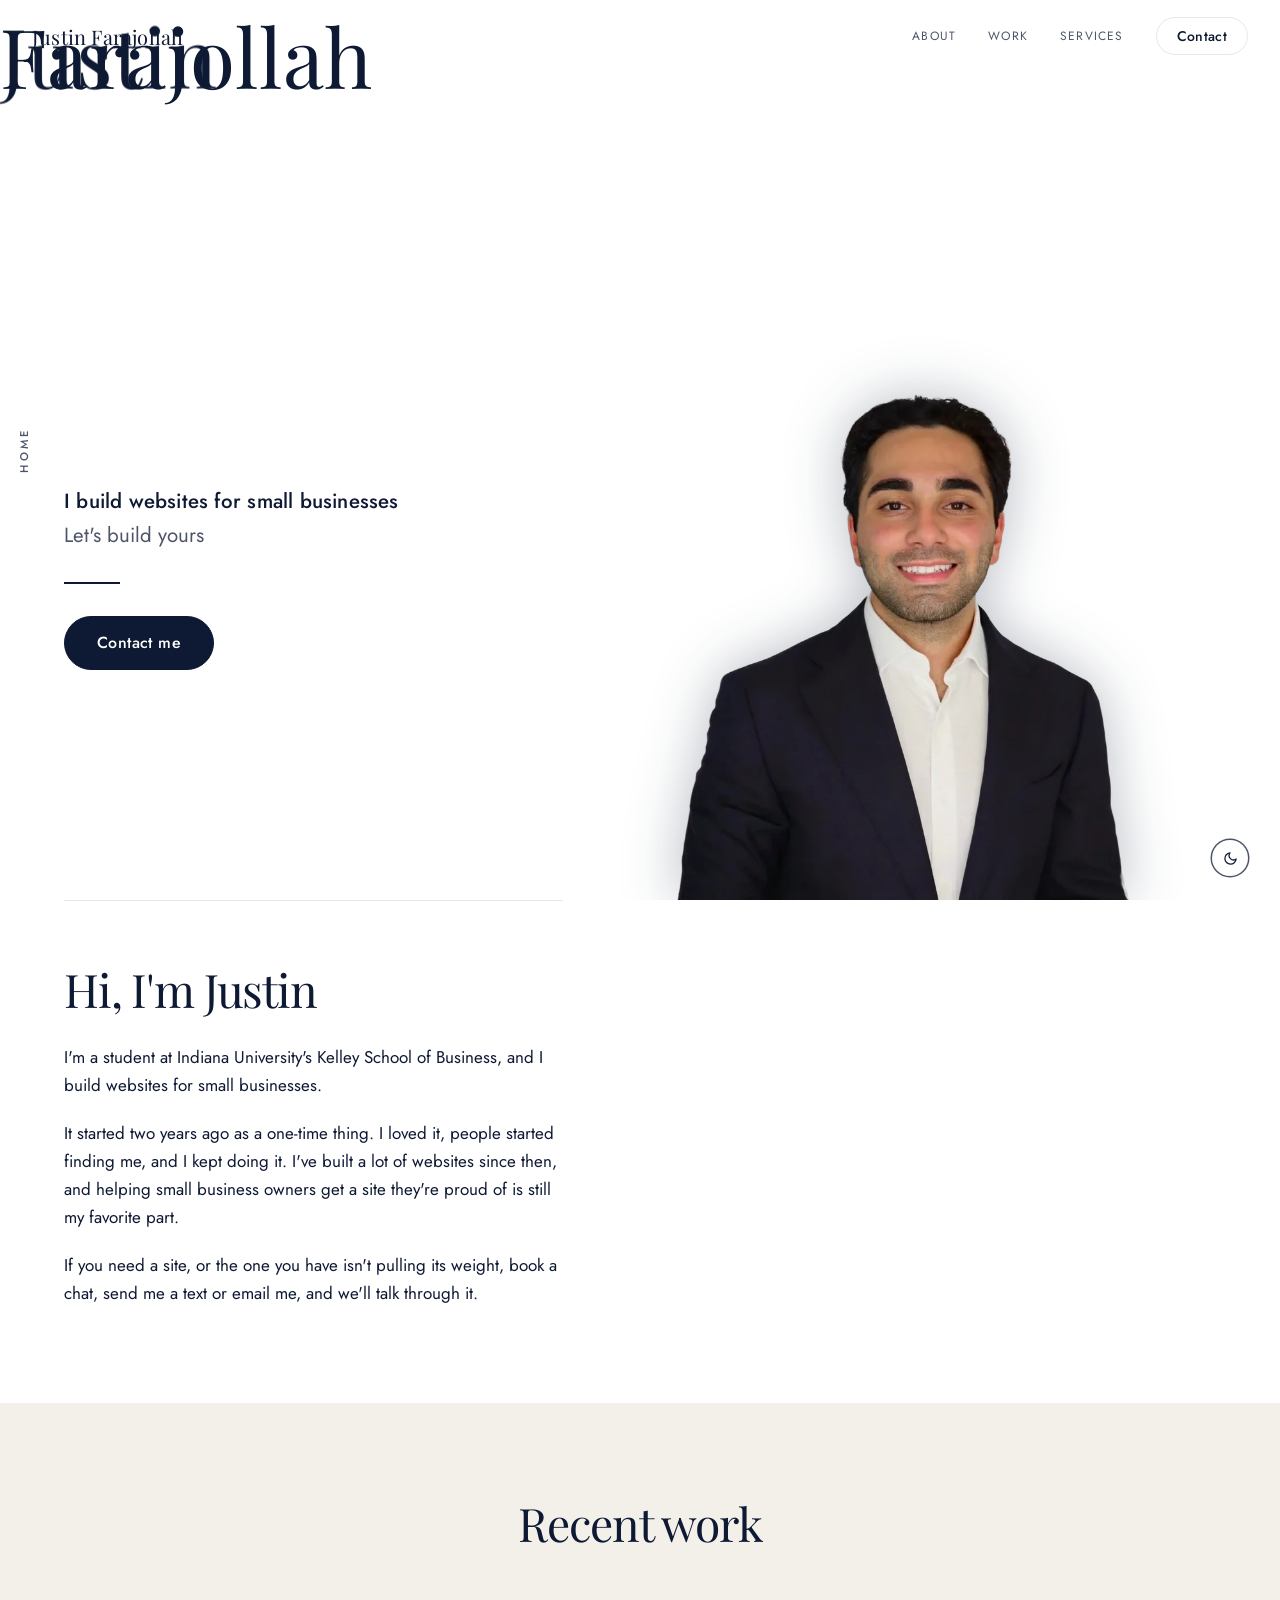
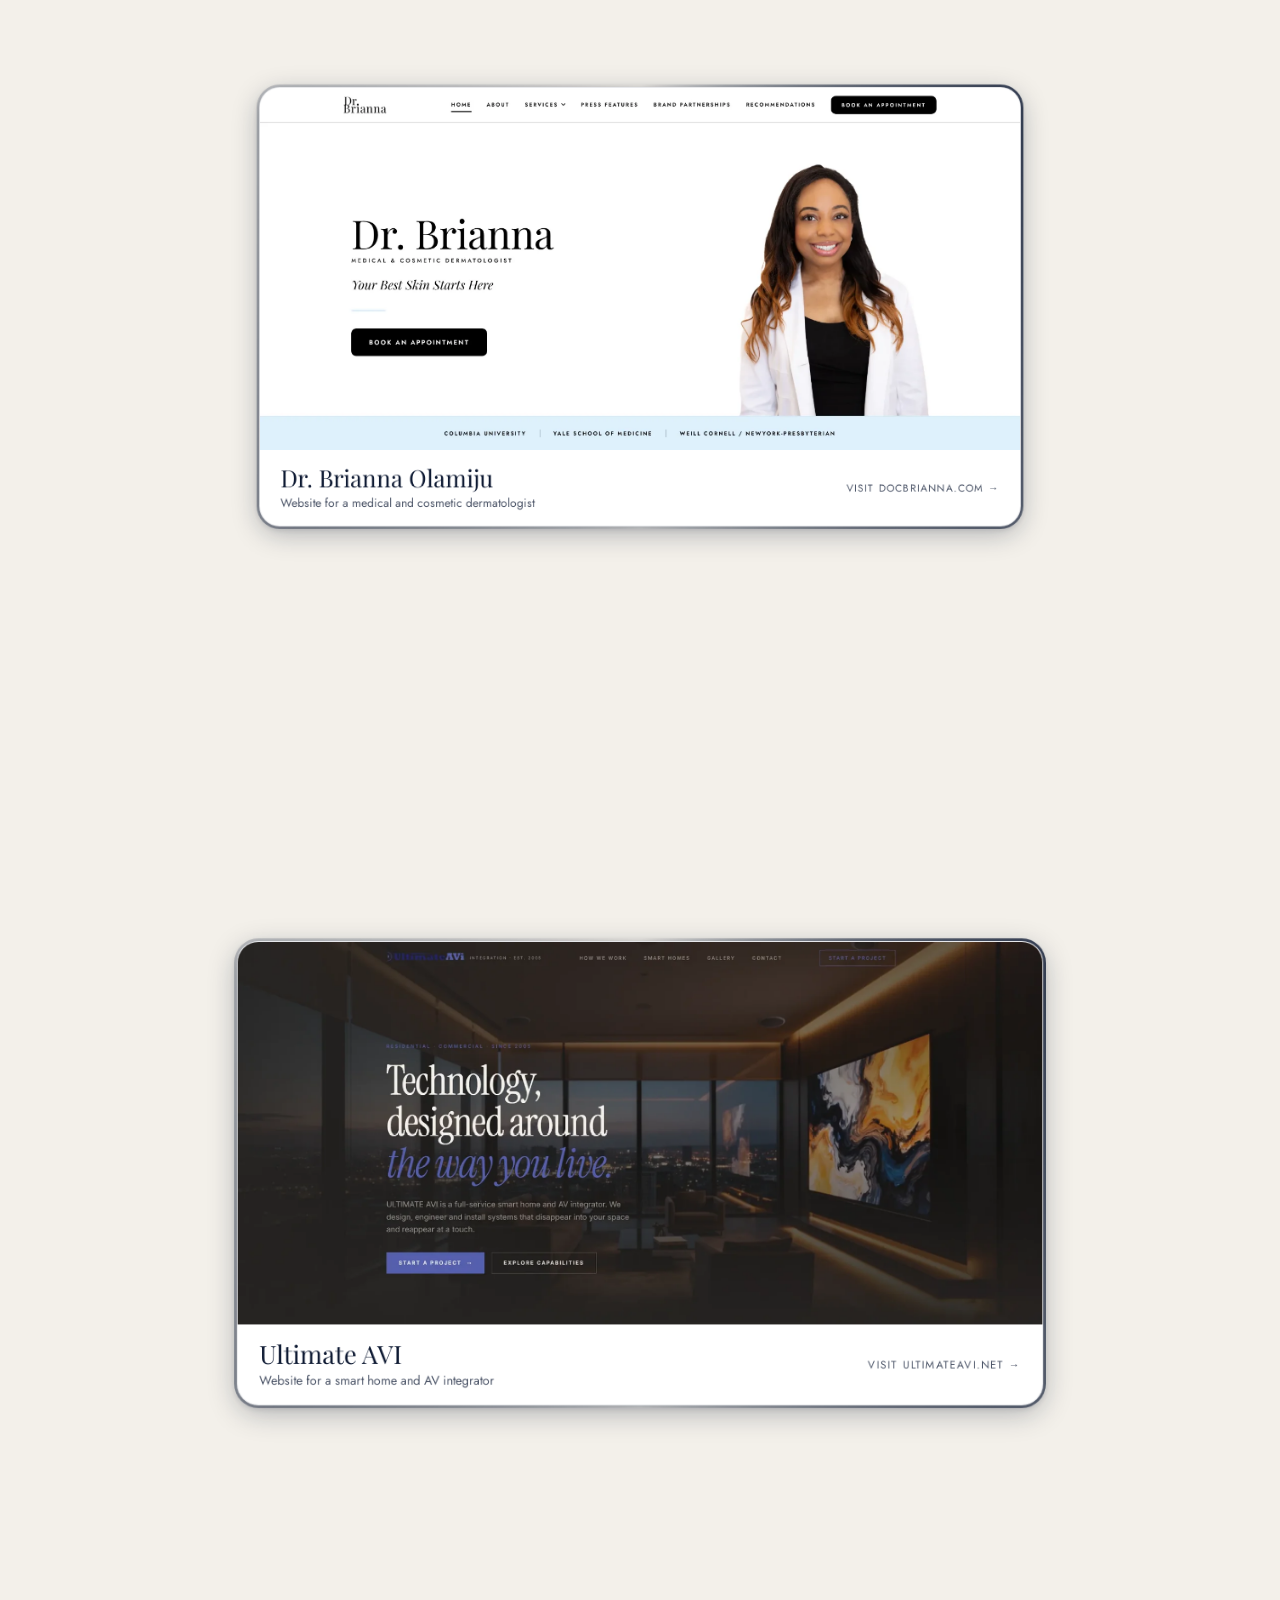
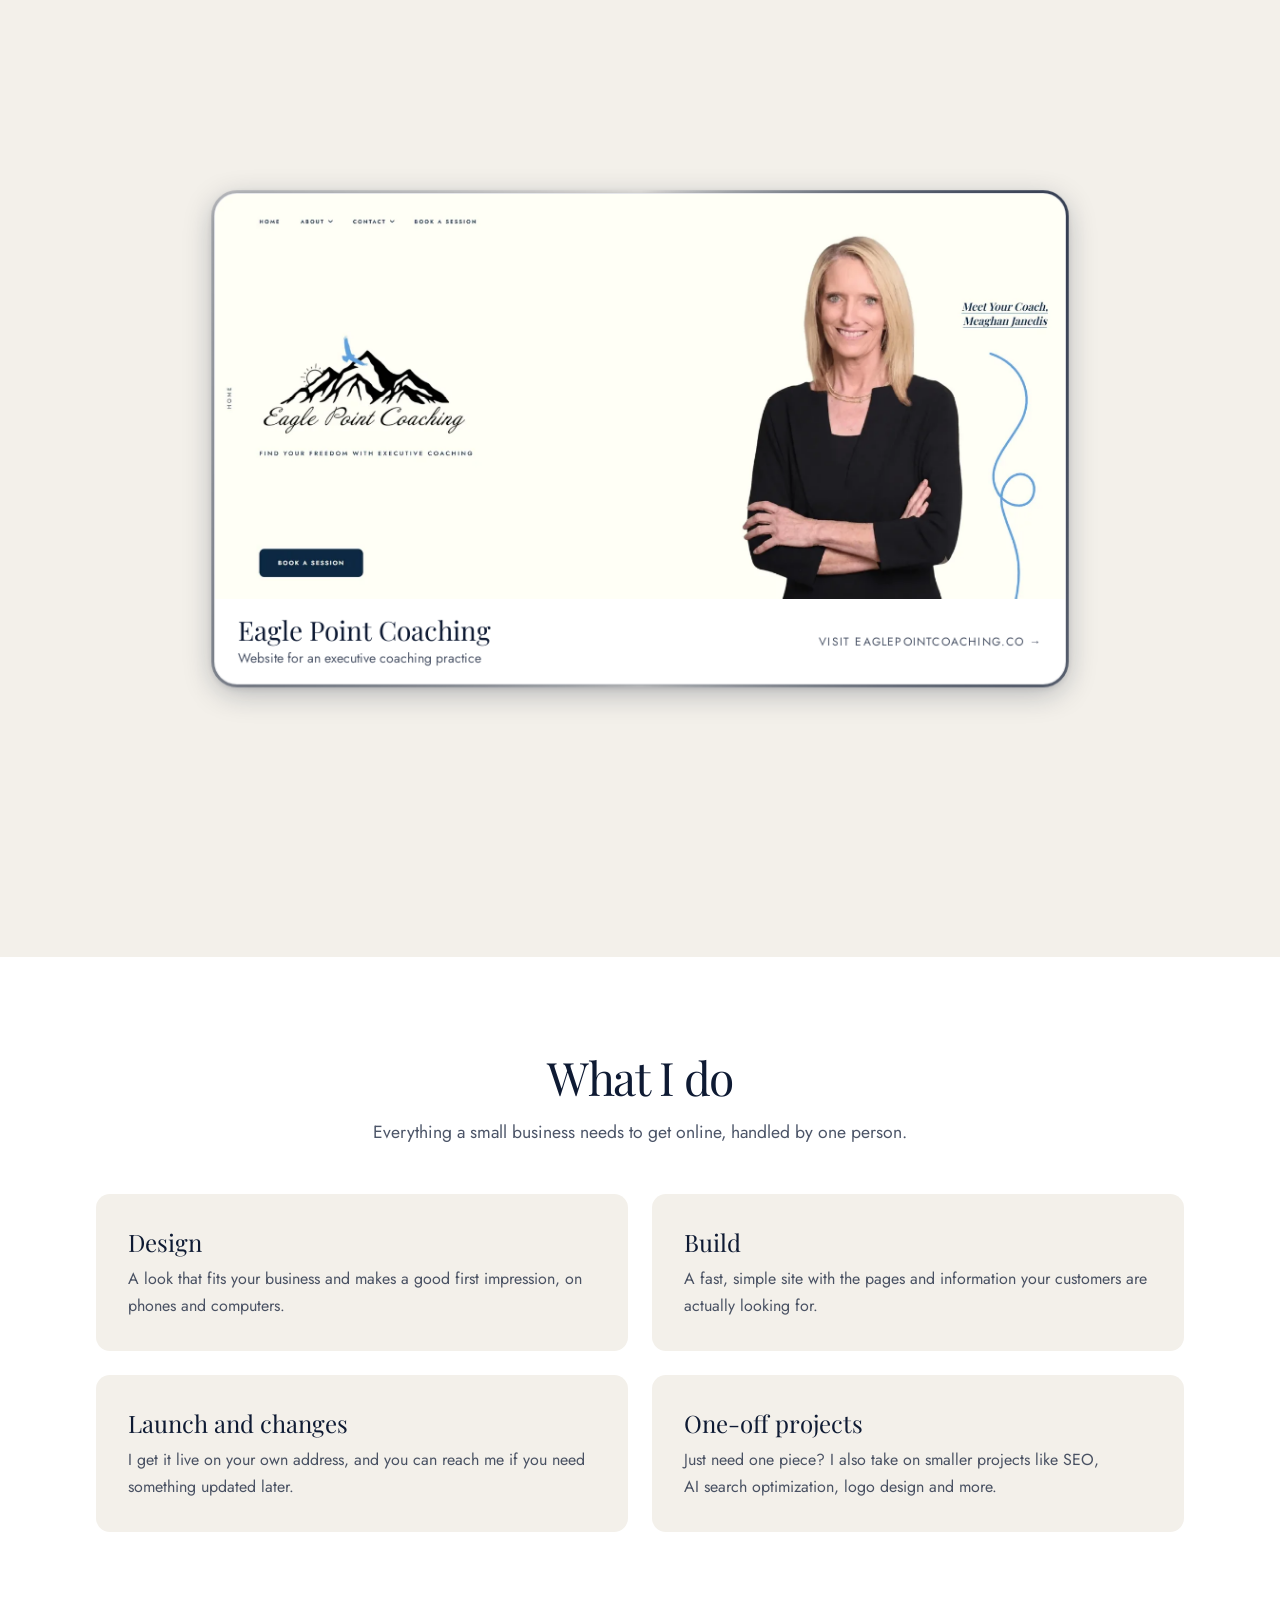
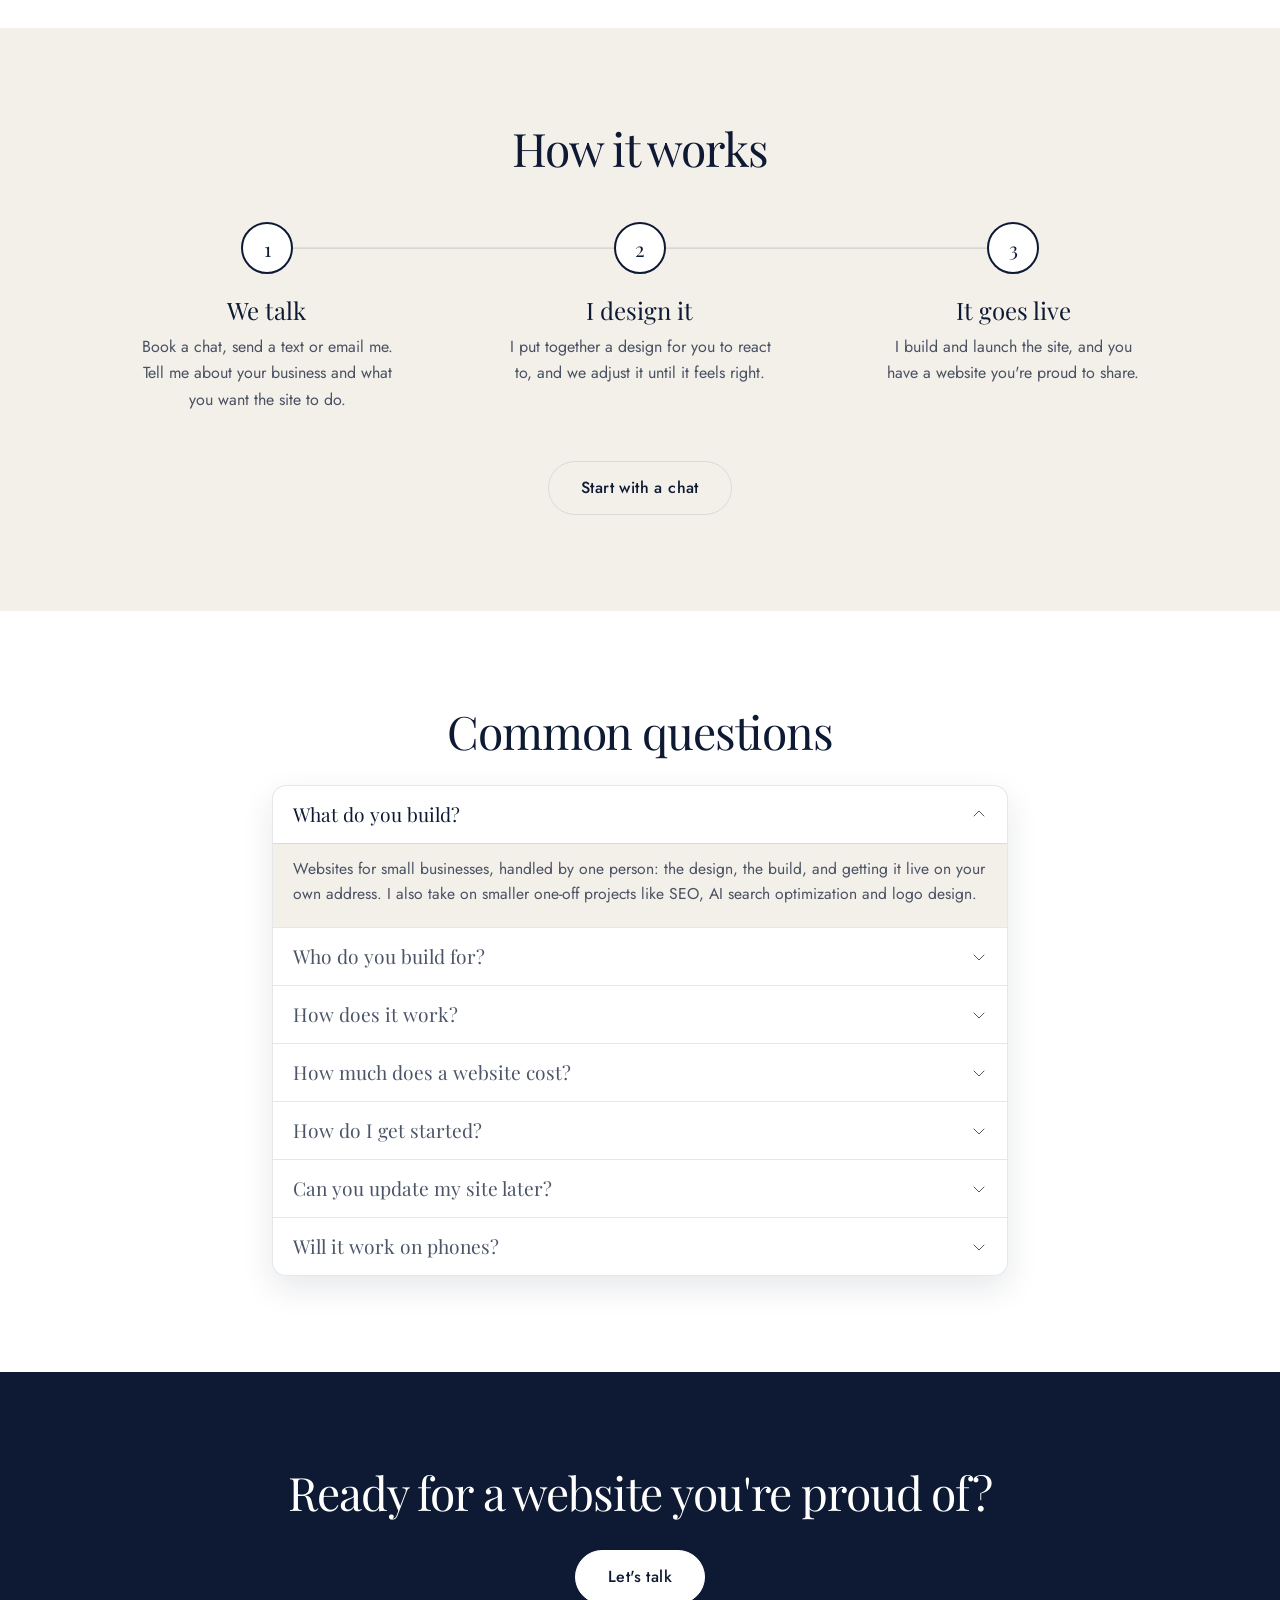
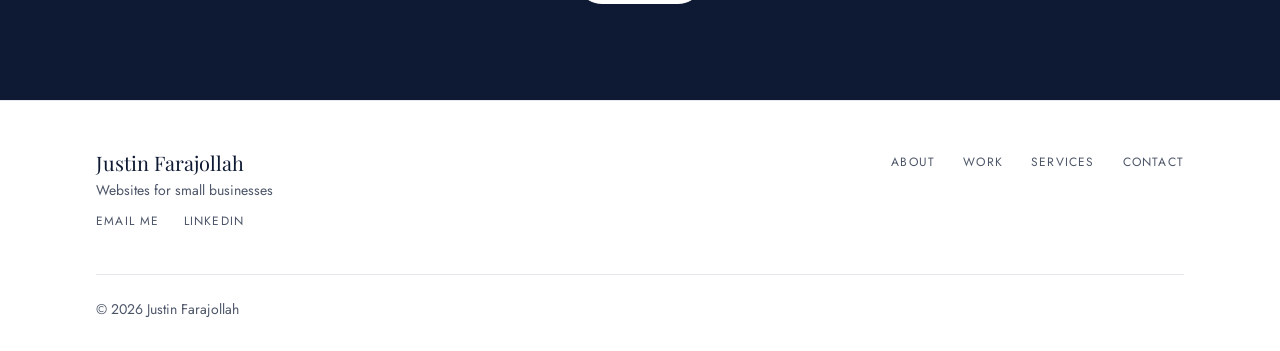
==== commit 23e00547: "mobile animation" ====
--- a/index.html
+++ b/index.html
@@ -175,7 +175,7 @@
         <a class="stack-card" href="https://docbrianna.com" target="_blank" rel="noopener noreferrer">
           <div class="stack-face">
             <div class="stack-shot">
-              <img src="images/work-docbrianna.webp" width="1600" height="763" loading="eager" draggable="false" alt="Screenshot of the docbrianna.com homepage, a website for a medical and cosmetic dermatologist">
+              <img src="images/work-docbrianna.webp" width="1600" height="763" loading="eager" decoding="async" draggable="false" alt="Screenshot of the docbrianna.com homepage, a website for a medical and cosmetic dermatologist">
             </div>
             <div class="stack-foot">
               <div class="stack-text">
@@ -192,7 +192,7 @@
         <a class="stack-card" href="https://ultimateavi.net" target="_blank" rel="noopener noreferrer">
           <div class="stack-face">
             <div class="stack-shot">
-              <img src="images/work-ultimateavi.webp" width="1600" height="761" loading="eager" draggable="false" alt="Screenshot of the ultimateavi.net homepage, a website for a smart home and AV integrator">
+              <img src="images/work-ultimateavi.webp" width="1600" height="761" loading="eager" decoding="async" draggable="false" alt="Screenshot of the ultimateavi.net homepage, a website for a smart home and AV integrator">
             </div>
             <div class="stack-foot">
               <div class="stack-text">
@@ -209,7 +209,7 @@
         <a class="stack-card" href="https://eaglepointcoaching.co" target="_blank" rel="noopener noreferrer">
           <div class="stack-face">
             <div class="stack-shot">
-              <img src="images/work-eaglepoint.webp" width="1600" height="763" loading="eager" draggable="false" alt="Screenshot of the eaglepointcoaching.co homepage, a website for an executive coaching practice">
+              <img src="images/work-eaglepoint.webp" width="1600" height="763" loading="eager" decoding="async" draggable="false" alt="Screenshot of the eaglepointcoaching.co homepage, a website for an executive coaching practice">
             </div>
             <div class="stack-foot">
               <div class="stack-text">
@@ -259,9 +259,12 @@
 
       <!-- The line joining the circles. Without JS (or with reduced motion) it is
            drawn by CSS; with motion on, script.js draws it here as a string
-           that follows the circles and can be plucked. -->
+           that follows the circles and can be plucked. On phones script.js
+           draws .steps-trace instead: one line that winds from step to step
+           as you scroll. -->
       <div class="steps-wrap">
       <svg class="steps-string" aria-hidden="true" focusable="false"></svg>
+      <svg class="steps-trace" aria-hidden="true" focusable="false"></svg>
       <ol class="steps">
         <li class="step">
           <span class="step-num" aria-hidden="true">1</span>
--- a/styles.css
+++ b/styles.css
@@ -8,7 +8,12 @@
      --stone  warm wash for alternating sections (never used for text)
    ========================================================================== */
 
-:root {
+/* The light tokens also answer to [data-theme="light"] (and the dark ones to
+   any [data-theme="dark"]), so one element can wear the other theme. The theme
+   switch uses that to start the top bar on its new colours straight away,
+   while the rest of the page waits under the curtain. */
+:root,
+[data-theme="light"] {
   color-scheme: light;
 
   /* the two page backgrounds. The theme curtain (script.js) reads these, so
@@ -57,7 +62,7 @@
    data-theme on <html>: the visitor's saved choice, or else their system
    setting. Everything on the page is drawn from the tokens, so redefining
    them here is the whole theme. Same navy family; never pure black or white. */
-:root[data-theme="dark"] {
+[data-theme="dark"] {
   color-scheme: dark;
 
   --white: var(--page-bg-dark);    /* page background */
@@ -79,7 +84,7 @@
   --band-fg: #E8ECF4;
   --band-fg-hover: #CBD3E3;
 
-  --portrait-glow: 0.12;
+  --portrait-glow: 0.09;
 }
 
 * { box-sizing: border-box; }
@@ -156,7 +161,8 @@
   transition: border-color 500ms, background-color 500ms, color 500ms, box-shadow 500ms, transform 500ms;
 }
 .btn:hover,
-.btn:focus-visible {
+.btn:focus-visible,
+.btn:active {
   border-color: var(--ink);
   background: var(--ink);
   color: var(--white);
@@ -182,12 +188,26 @@
   color: var(--white);
 }
 /* ...and light on the navy closing band ("Let's talk") */
-.btn-light,
-.btn-light:hover,
-.btn-light:focus-visible {
+.btn-light {
   border-color: var(--band-fg);
   background: var(--band-fg);
   color: var(--band-bg);
+}
+/* Pressed or hovered, both swap fill for outline: the mirror image of the
+   outlined pills, which fill in. */
+.btn-solid:hover,
+.btn-solid:focus-visible,
+.btn-solid:active {
+  border-color: var(--ink);
+  background: transparent;
+  color: var(--ink);
+}
+.btn-light:hover,
+.btn-light:focus-visible,
+.btn-light:active {
+  border-color: var(--band-fg);
+  background: transparent;
+  color: var(--band-fg);
 }
 
 /* quiet links: "Visit ...", "Back to home", the footer links, the bar's links */
@@ -227,6 +247,7 @@
   position: sticky;
   top: 0;
   z-index: 50;
+  color: var(--ink);             /* its own, so it can change theme ahead of the page */
   background: var(--white);
   border-bottom: 1px solid var(--rule);
   transition: background-color .3s ease, border-color .3s ease, color .3s ease;
@@ -1437,6 +1458,9 @@
 
 @media (max-width: 700px) {
   .nav-sec { display: none; }
+  /* on the contact page itself, the only thing left in the bar would be a
+     "Contact" button pointing at this same page, so the bar keeps just the name */
+  .topnav-inner > nav:has([aria-current="page"]) { display: none; }
 }
 
 @media (max-width: 480px) {
@@ -1773,6 +1797,33 @@
   .is-strung .steps-string { display: none; }
 }
 
+/* phones: one line winds through the stacked steps, drawn by scrolling
+   (script.js builds it and sets how much is drawn). It leaves circle 1 to the
+   right, runs down beside step 1's text into circle 2, leaves that to the left,
+   runs down beside step 2's text into circle 3. The steps get a little more
+   side padding so the text keeps clear of it. */
+.steps-trace { display: none; }
+@media (max-width: 860px) {
+  .is-traced .steps-trace {
+    display: block;
+    position: absolute;
+    inset: 0;
+    width: 100%;
+    height: 100%;
+    overflow: visible;
+    pointer-events: none;
+  }
+  .is-traced .step { padding: 0 1.75rem; }
+}
+.steps-trace path {
+  fill: none;
+  stroke: var(--ink);
+  stroke-opacity: 0.16;
+  stroke-width: 1.25;
+  stroke-linecap: round;
+  stroke-linejoin: round;
+}
+
 .td .name-float .nf-word { transition: transform 0.55s cubic-bezier(0.3, 0.7, 0.2, 1); }
 .td .nav-bg { transition: opacity 0.35s ease; }
 .td.td-instant .name-float .nf-word,
@@ -1829,3 +1880,31 @@
 .theme-toggle .theme-sun { display: none; }
 [data-theme="dark"] .theme-toggle .theme-sun { display: block; }
 [data-theme="dark"] .theme-toggle .theme-moon { display: none; }
+
+/* The top bar sits above the curtain, so rather than switching halfway it
+   fades to its new colours from the moment of the press. script.js sets
+   html.theme-fading and gives the bar (and the moving copy of the name, also
+   above the curtain) the new data-theme at once; these transitions carry every
+   colour in them across. script.js sets the timing (--theme-fade); the text
+   colour has its own (--theme-fade-color) because Chrome restarts it when the
+   page flips halfway, and script.js then hands the restart only the time that
+   is left. Opacity and transform keep their usual timings so nothing else in
+   the bar changes behaviour. */
+.theme-fading .topnav,
+.theme-fading .topnav *,
+.theme-fading .name-float .nf-word {
+  transition:
+    color var(--theme-fade-color),
+    background-color var(--theme-fade),
+    border-color var(--theme-fade),
+    text-decoration-color var(--theme-fade),
+    box-shadow var(--theme-fade),
+    opacity .35s ease,
+    transform 500ms;
+}
+/* phones without scroll-driven animations: the name keeps its own glide */
+.td.theme-fading .name-float .nf-word {
+  transition:
+    color var(--theme-fade-color),
+    transform 0.55s cubic-bezier(0.3, 0.7, 0.2, 1);
+}
